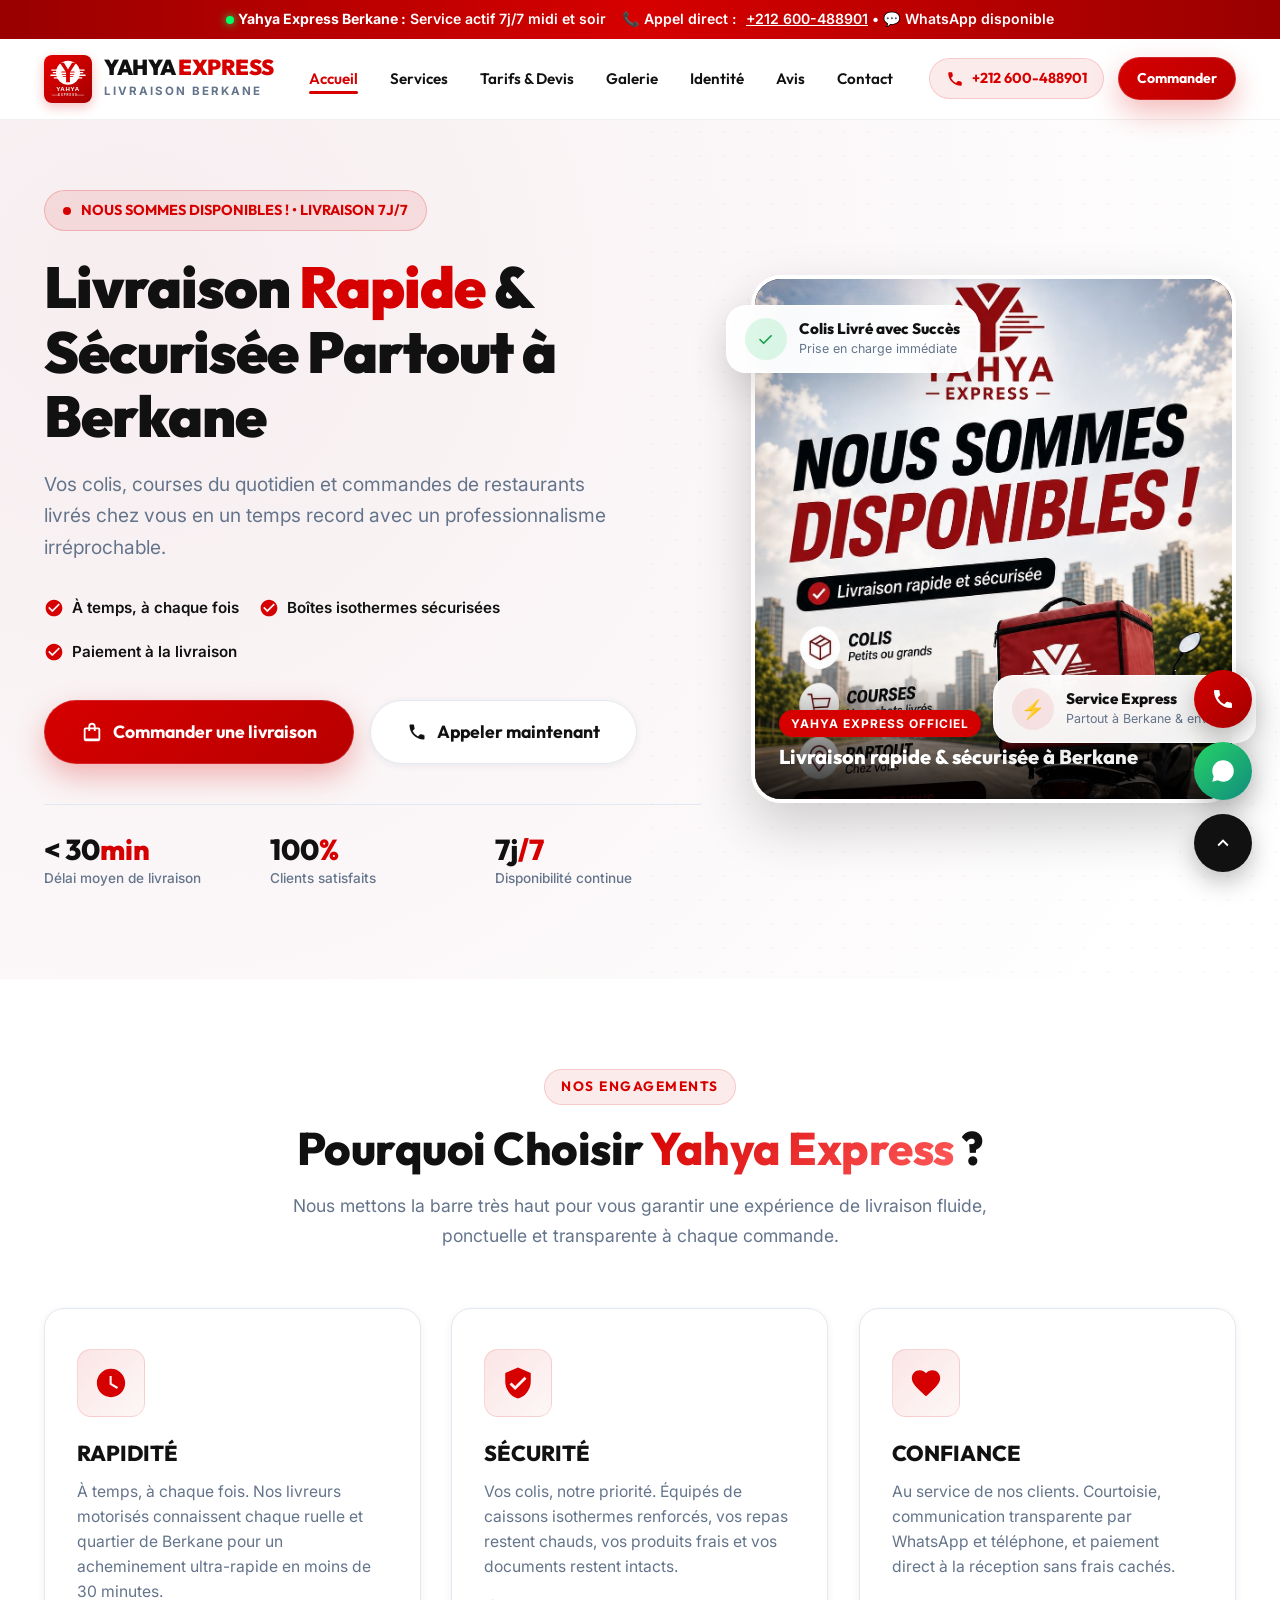
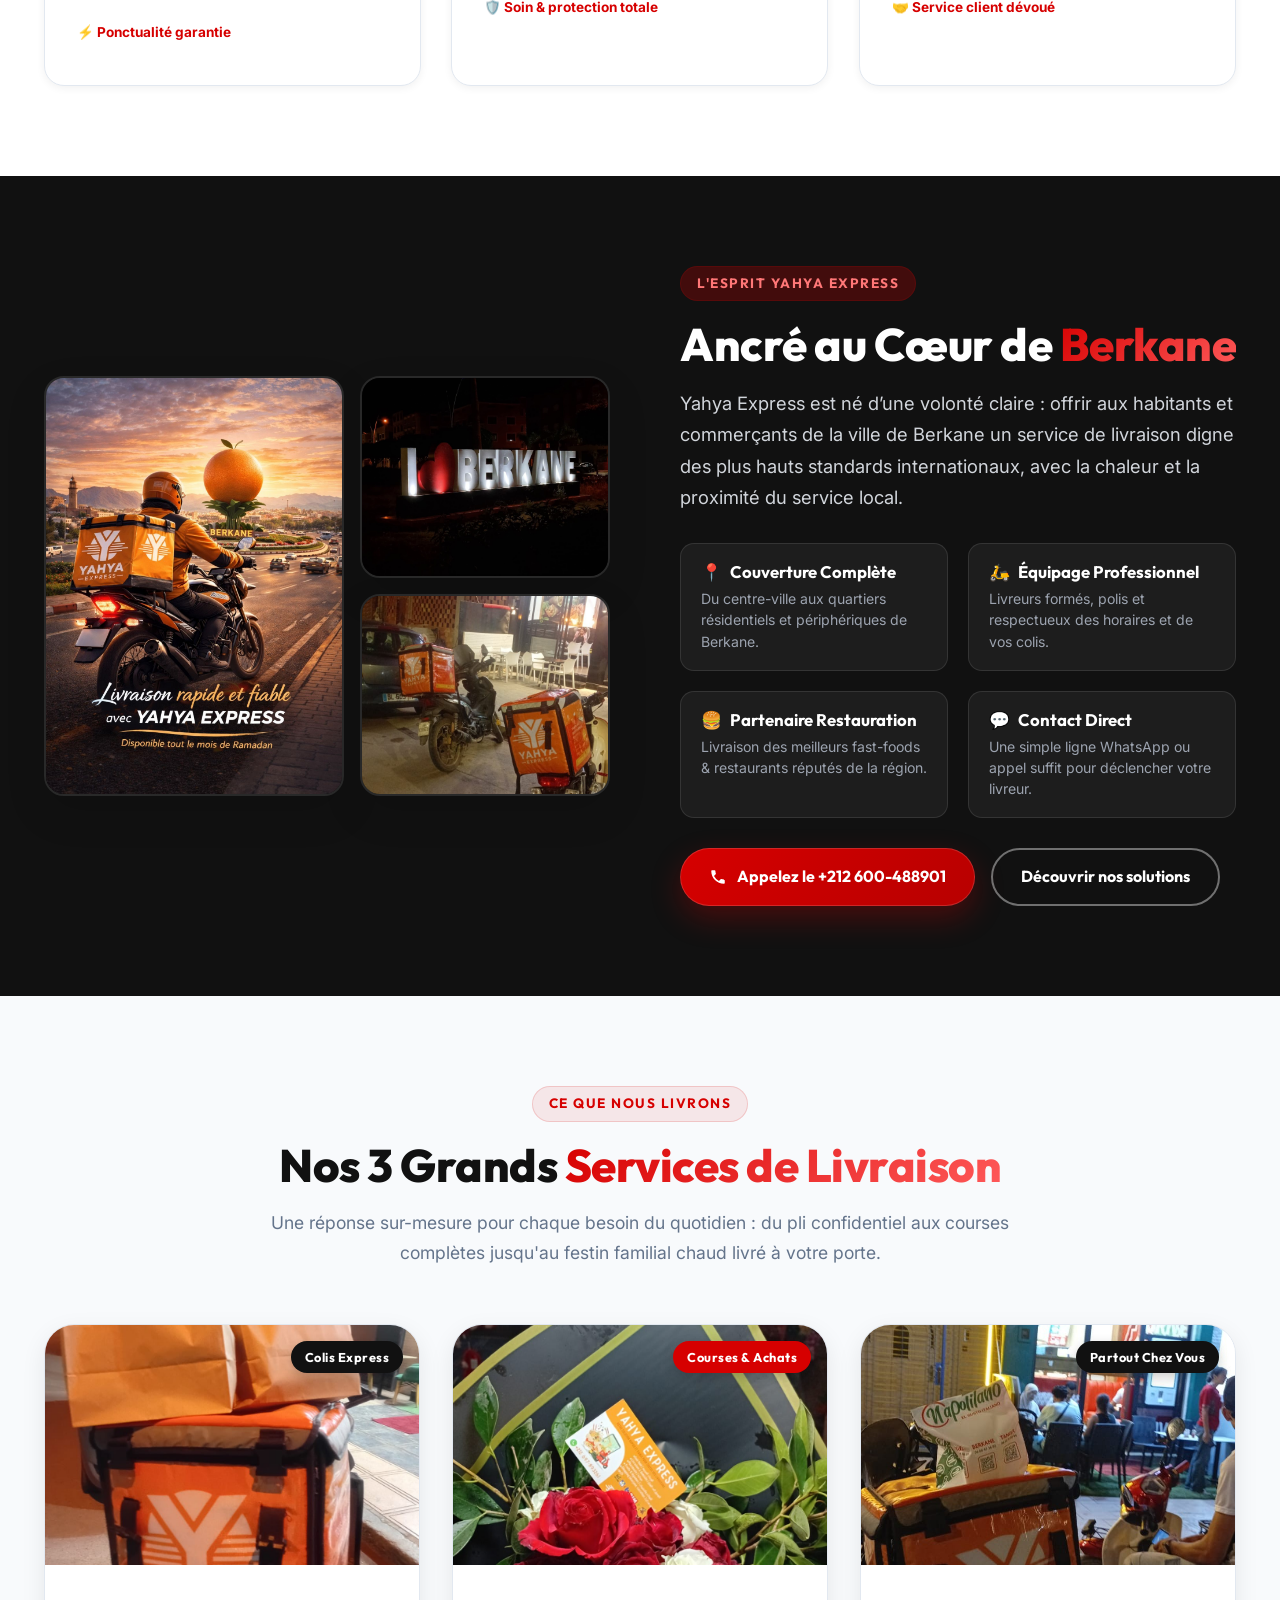
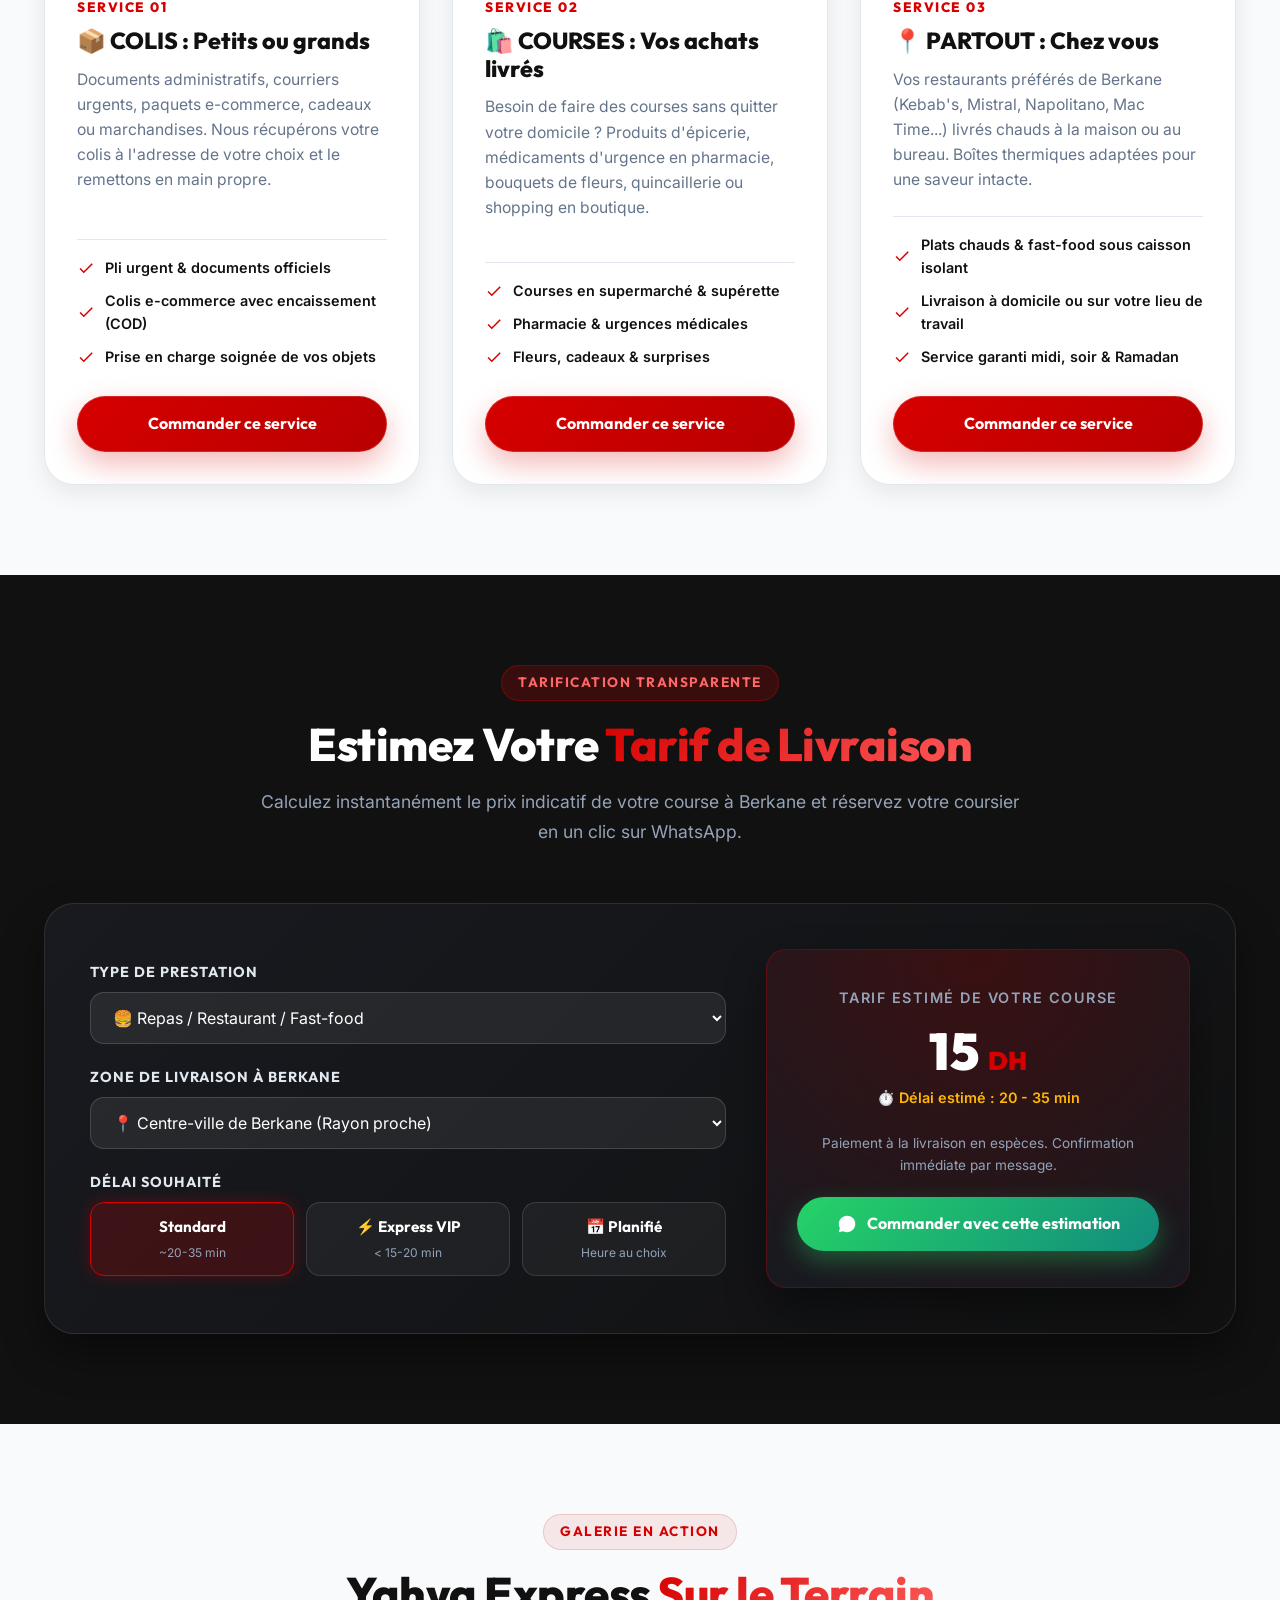
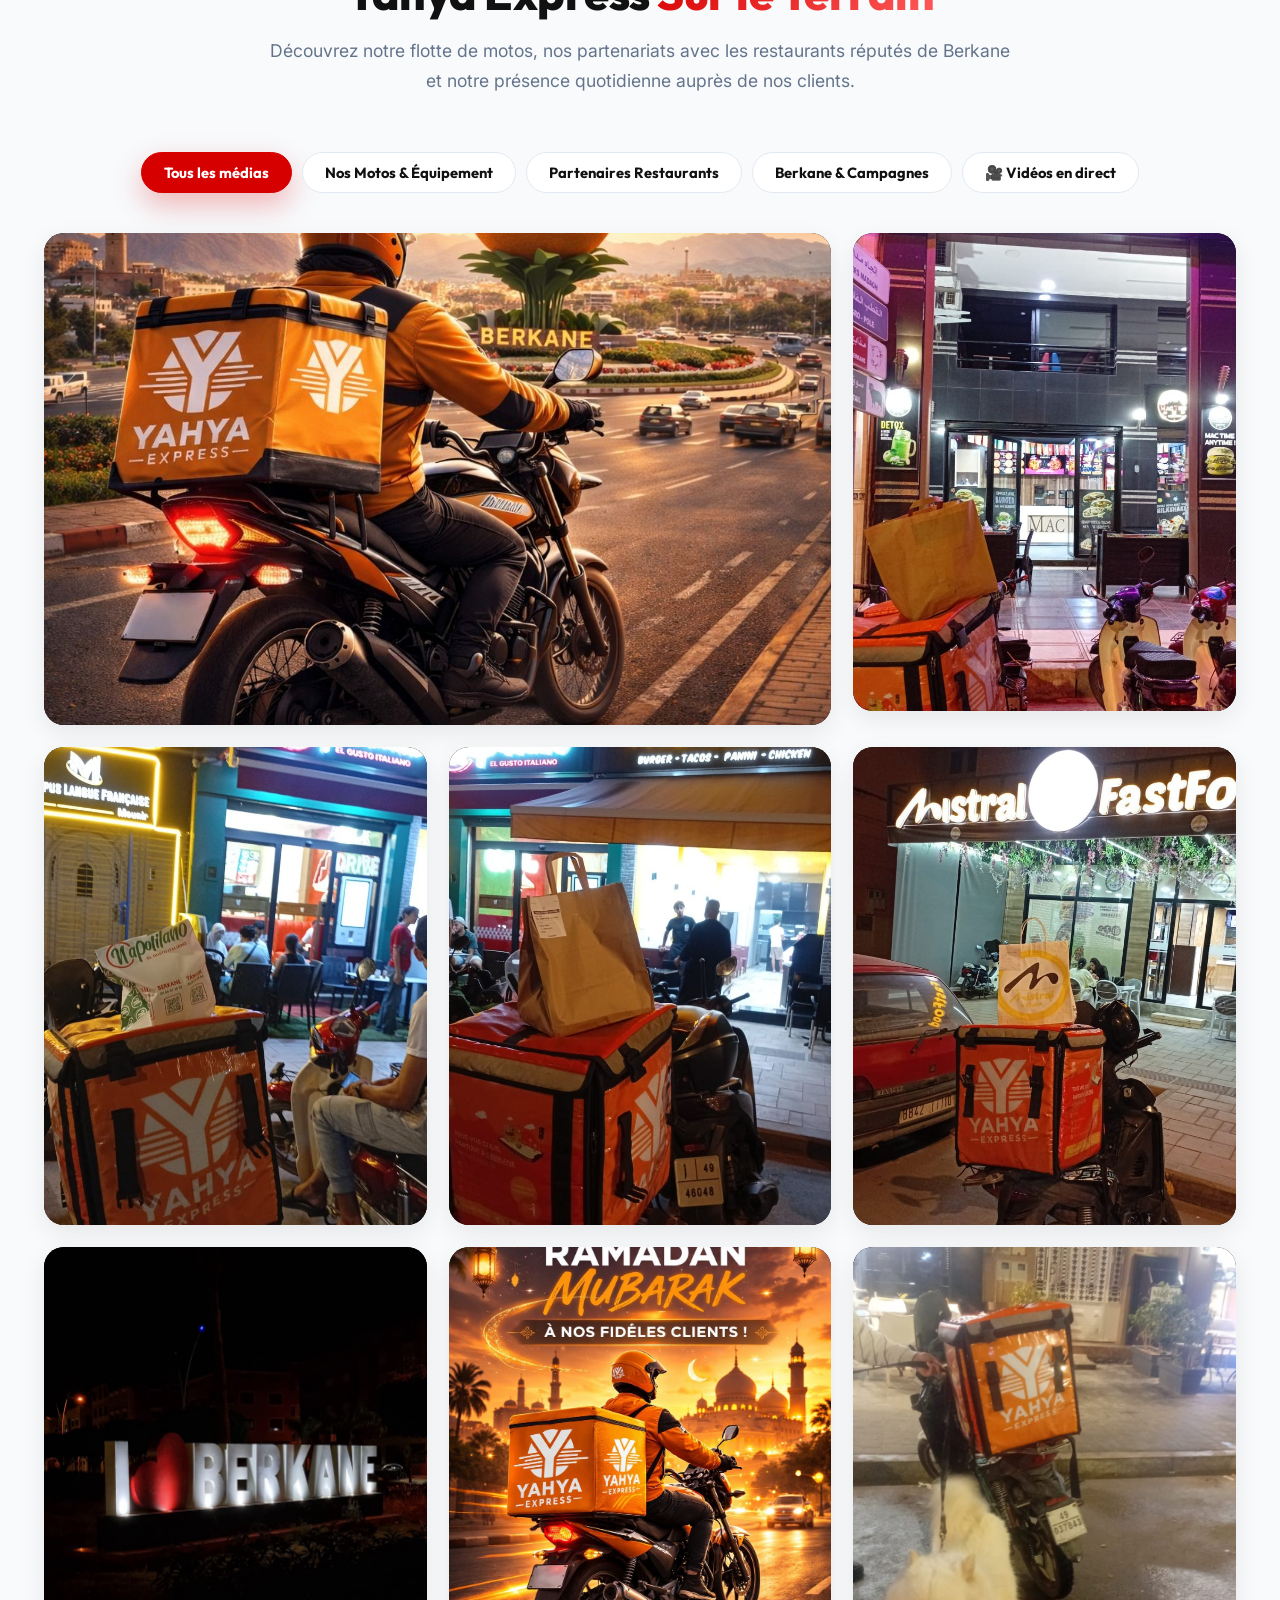
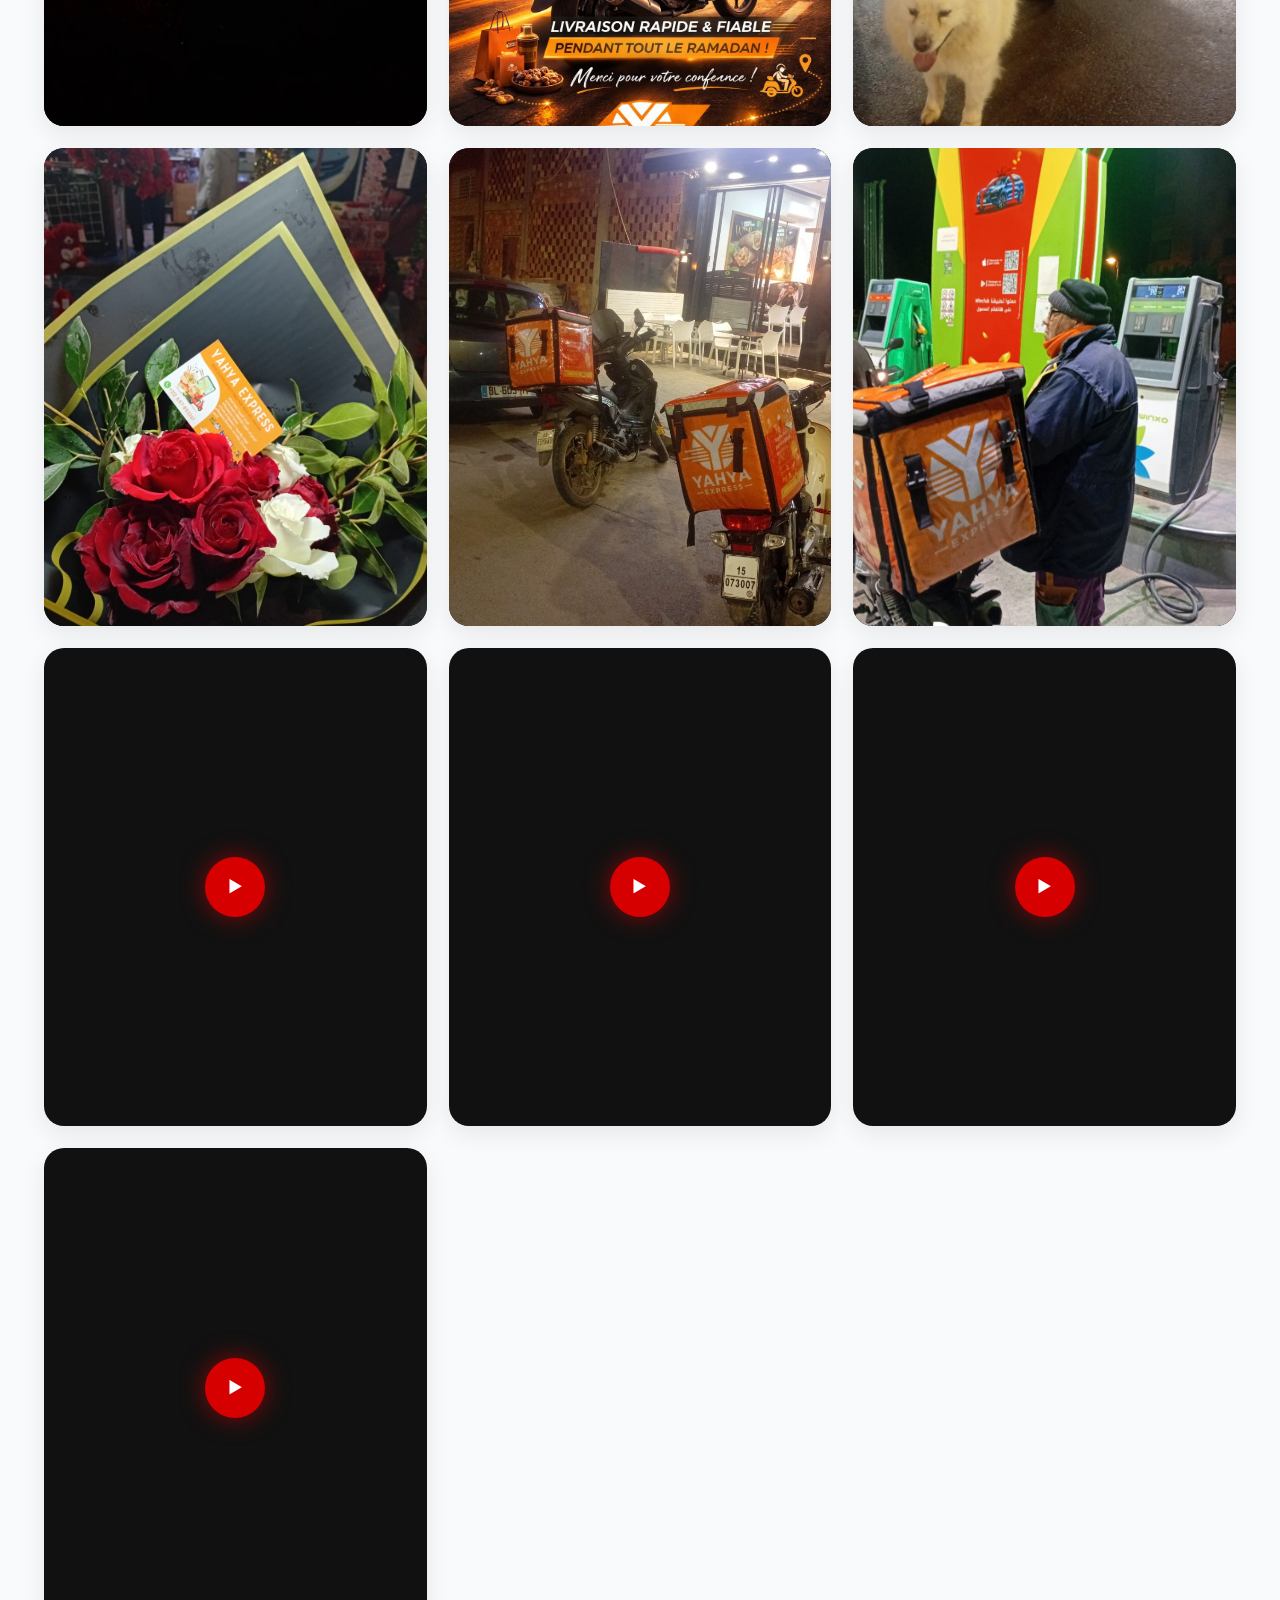
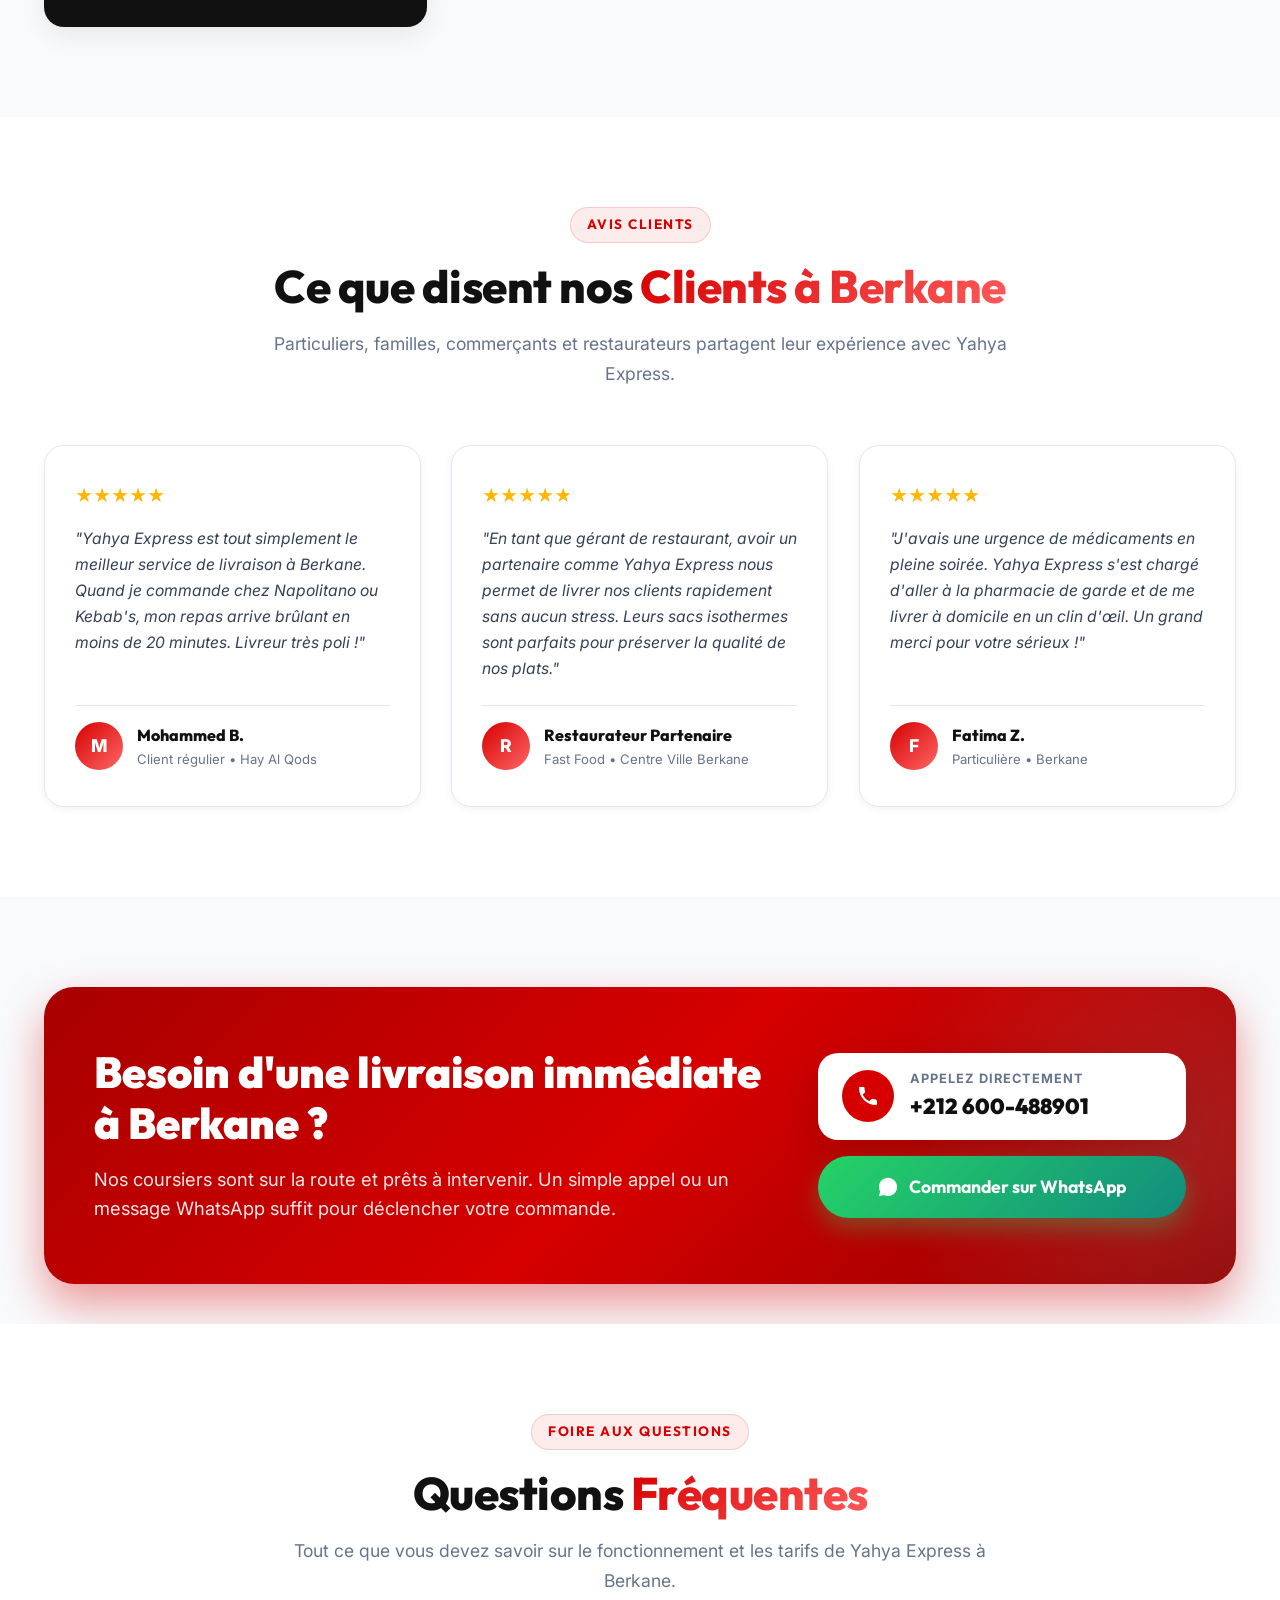
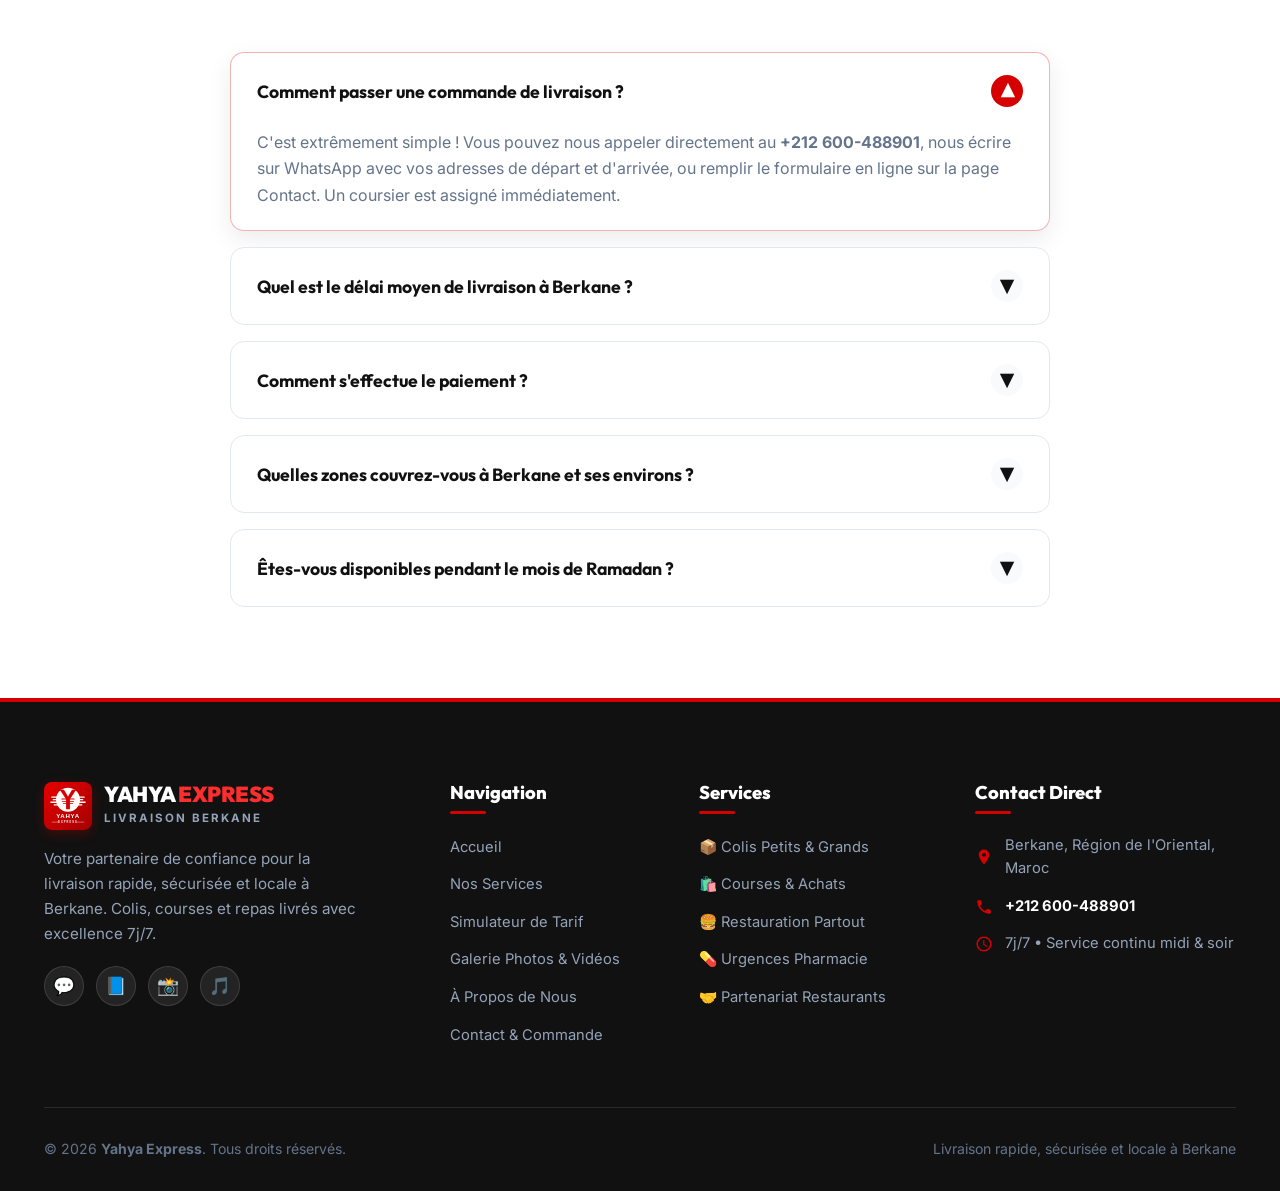
==== index.html @ 06344eb6 "feat: initial release of Yahya Express website with full assets, gallery, services, contact form and" ====
<!DOCTYPE html>
<html lang="fr">
<head>
  <meta charset="UTF-8">
  <meta name="viewport" content="width=device-width, initial-scale=1.0">
  <title>Yahya Express | Livraison Rapide et Sécurisée à Berkane</title>
  <meta name="description" content="Yahya Express - Votre service de livraison n°1 à Berkane. Colis, courses, restauration rapide et achats livrés chez vous rapidement et en toute sécurité.">
  <meta name="keywords" content="Yahya Express, livraison Berkane, livraison rapide Berkane, livraison repas Berkane, coursier Berkane, transport colis Berkane">

  <!-- Favicon -->
  <link rel="icon" type="image/png" href="assets/images/favicon.png">
  <link rel="apple-touch-icon" href="assets/images/favicon.png">

  <!-- Open Graph Meta -->
  <meta property="og:title" content="Yahya Express - Livraison Rapide et Sécurisée à Berkane">
  <meta property="og:description" content="Colis petits ou grands, courses, repas de restaurant : Yahya Express livre partout à Berkane avec rapidité, sécurité et confiance.">
  <meta property="og:image" content="assets/images/poster-hero.jpg">
  <meta property="og:type" content="website">

  <!-- Stylesheets -->
  <link rel="stylesheet" href="assets/styles/style.css">
  <link rel="stylesheet" href="assets/styles/components.css">
  <link rel="stylesheet" href="assets/styles/responsive.css">
</head>
<body>

  <!-- Top Announcement Bar -->
  <div class="announcement-bar">
    <div class="container announcement-inner">
      <div>
        <span class="status-dot"></span>
        <strong>Yahya Express Berkane :</strong> Service actif 7j/7 midi et soir
      </div>
      <div>
        📞 Appel direct : <a href="tel:+212600488901">+212 600-488901</a> &bull; 💬 WhatsApp disponible
      </div>
    </div>
  </div>

  <!-- Sticky Header -->
  <header class="header">
    <div class="container">
      <nav class="navbar">
        <!-- Brand Logo -->
        <a href="index.html" class="logo-link">
          <img src="assets/images/logo.svg" alt="Yahya Express Logo" class="logo-img" width="48" height="48">
          <div class="logo-text-wrap">
            <span class="logo-brand">YAHYA <span>EXPRESS</span></span>
            <span class="logo-tagline">Livraison Berkane</span>
          </div>
        </a>

        <!-- Desktop Navigation Menu -->
        <ul class="nav-menu">
          <li><a href="index.html" class="nav-link active">Accueil</a></li>
          <li><a href="services.html" class="nav-link">Services</a></li>
          <li><a href="#simulateur" class="nav-link">Tarifs & Devis</a></li>
          <li><a href="#galerie" class="nav-link">Galerie</a></li>
          <li><a href="#apropos" class="nav-link">Identité</a></li>
          <li><a href="#avis" class="nav-link">Avis</a></li>
          <li><a href="contact.html" class="nav-link">Contact</a></li>
        </ul>

        <!-- Action CTAs -->
        <div class="nav-actions">
          <a href="tel:+212600488901" class="nav-phone-btn">
            <svg width="18" height="18" fill="currentColor" viewBox="0 0 24 24"><path d="M20.01 15.38c-1.23 0-2.42-.2-3.53-.56a.977.977 0 0 0-1.01.24l-2.2 2.2a15.053 15.053 0 0 1-6.59-6.59l2.2-2.21a.96.96 0 0 0 .25-1A11.36 11.36 0 0 1 8.5 3.99c0-.55-.45-1-1-1H4c-.55 0-1 .45-1 1 0 9.39 7.61 17 17 17 .55 0 1-.45 1-1v-3.5c0-.55-.45-1-1-.01z"/></svg>
            <span>+212 600-488901</span>
          </a>
          <a href="https://wa.me/212600488901?text=Bonjour%20Yahya%20Express,%20je%20souhaite%20commander%20une%20livraison." target="_blank" class="btn btn-primary btn-sm">
            <span>Commander</span>
          </a>
        </div>

        <!-- Mobile Menu Toggle Button -->
        <button class="mobile-toggle" aria-label="Ouvrir le menu">
          <span></span>
          <span></span>
          <span></span>
        </button>
      </nav>
    </div>
  </header>

  <!-- Mobile Drawer Menu -->
  <div class="drawer-backdrop"></div>
  <aside class="mobile-drawer">
    <div>
      <div style="display: flex; align-items: center; gap: 10px; margin-bottom: 30px;">
        <img src="assets/images/logo.svg" alt="Yahya Express" style="width: 42px; height: 42px; border-radius: 8px;">
        <span style="font-family: var(--font-heading); font-size: 1.3rem; font-weight: 900;">YAHYA <span style="color: var(--color-primary);">EXPRESS</span></span>
      </div>
      <ul class="mobile-nav-list">
        <li><a href="index.html" class="mobile-nav-link active">Accueil</a></li>
        <li><a href="services.html" class="mobile-nav-link">Nos Services</a></li>
        <li><a href="#simulateur" class="mobile-nav-link">Simulateur de Tarif</a></li>
        <li><a href="#galerie" class="mobile-nav-link">Galerie Photos & Vidéos</a></li>
        <li><a href="#apropos" class="mobile-nav-link">Notre Identité</a></li>
        <li><a href="#avis" class="mobile-nav-link">Témoignages</a></li>
        <li><a href="contact.html" class="mobile-nav-link">Contact & Commande</a></li>
      </ul>
    </div>
    <div class="drawer-footer">
      <a href="tel:+212600488901" class="btn btn-dark" style="width: 100%;">
        <svg width="18" height="18" fill="currentColor" viewBox="0 0 24 24"><path d="M20.01 15.38c-1.23 0-2.42-.2-3.53-.56a.977.977 0 0 0-1.01.24l-2.2 2.2a15.053 15.053 0 0 1-6.59-6.59l2.2-2.21a.96.96 0 0 0 .25-1A11.36 11.36 0 0 1 8.5 3.99c0-.55-.45-1-1-1H4c-.55 0-1 .45-1 1 0 9.39 7.61 17 17 17 .55 0 1-.45 1-1v-3.5c0-.55-.45-1-1-.01z"/></svg>
        Appeler : 0600-488901
      </a>
      <a href="https://wa.me/212600488901?text=Bonjour%20Yahya%20Express,%20je%20souhaite%20commander%20une%20livraison." target="_blank" class="btn btn-whatsapp" style="width: 100%;">
        Commander sur WhatsApp
      </a>
    </div>
  </aside>

  <!-- Main Hero Section -->
  <section class="hero">
    <div class="hero-pattern-bg"></div>
    <div class="container">
      <div class="hero-grid">
        <!-- Hero Content (Left) -->
        <div class="hero-content reveal">
          <div class="hero-badge-pill">
            <span class="pulse-dot"></span>
            <span>NOUS SOMMES DISPONIBLES ! • LIVRAISON 7J/7</span>
          </div>

          <h1 class="hero-title">
            Livraison <span class="highlight">Rapide</span> & Sécurisée Partout à Berkane
          </h1>

          <p class="hero-subtitle">
            Vos colis, courses du quotidien et commandes de restaurants livrés chez vous en un temps record avec un professionnalisme irréprochable.
          </p>

          <div class="hero-features-list">
            <div class="hero-feature-item">
              <svg width="20" height="20" fill="currentColor" viewBox="0 0 24 24"><path d="M12 2C6.48 2 2 6.48 2 12s4.48 10 10 10 10-4.48 10-10S17.52 2 12 2zm-2 15l-5-5 1.41-1.41L10 14.17l7.59-7.59L19 8l-9 9z"/></svg>
              <span>À temps, à chaque fois</span>
            </div>
            <div class="hero-feature-item">
              <svg width="20" height="20" fill="currentColor" viewBox="0 0 24 24"><path d="M12 2C6.48 2 2 6.48 2 12s4.48 10 10 10 10-4.48 10-10S17.52 2 12 2zm-2 15l-5-5 1.41-1.41L10 14.17l7.59-7.59L19 8l-9 9z"/></svg>
              <span>Boîtes isothermes sécurisées</span>
            </div>
            <div class="hero-feature-item">
              <svg width="20" height="20" fill="currentColor" viewBox="0 0 24 24"><path d="M12 2C6.48 2 2 6.48 2 12s4.48 10 10 10 10-4.48 10-10S17.52 2 12 2zm-2 15l-5-5 1.41-1.41L10 14.17l7.59-7.59L19 8l-9 9z"/></svg>
              <span>Paiement à la livraison</span>
            </div>
          </div>

          <div class="hero-cta-group">
            <a href="https://wa.me/212600488901?text=Bonjour%20Yahya%20Express,%20je%20souhaite%20commander%20une%20livraison." target="_blank" class="btn btn-primary btn-lg">
              <svg width="22" height="22" fill="currentColor" viewBox="0 0 24 24"><path d="M19 7h-3V6a4 4 0 0 0-8 0v1H5a2 2 0 0 0-2 2v11a2 2 0 0 0 2 2h14a2 2 0 0 0 2-2V9a2 2 0 0 0-2-2zm-9-1a2 2 0 0 1 4 0v1h-4V6zm9 13H5V9h3v2h2V9h4v2h2V9h3v10z"/></svg>
              <span>Commander une livraison</span>
            </a>
            <a href="tel:+212600488901" class="btn btn-secondary btn-lg">
              <svg width="20" height="20" fill="currentColor" viewBox="0 0 24 24"><path d="M20.01 15.38c-1.23 0-2.42-.2-3.53-.56a.977.977 0 0 0-1.01.24l-2.2 2.2a15.053 15.053 0 0 1-6.59-6.59l2.2-2.21a.96.96 0 0 0 .25-1A11.36 11.36 0 0 1 8.5 3.99c0-.55-.45-1-1-1H4c-.55 0-1 .45-1 1 0 9.39 7.61 17 17 17 .55 0 1-.45 1-1v-3.5c0-.55-.45-1-1-.01z"/></svg>
              <span>Appeler maintenant</span>
            </a>
          </div>

          <!-- Quick Metrics -->
          <div class="hero-metrics">
            <div class="metric-item">
              <div class="metric-value">&lt; 30<span>min</span></div>
              <div class="metric-label">Délai moyen de livraison</div>
            </div>
            <div class="metric-item">
              <div class="metric-value">100<span>%</span></div>
              <div class="metric-label">Clients satisfaits</div>
            </div>
            <div class="metric-item">
              <div class="metric-value">7j<span>/7</span></div>
              <div class="metric-label">Disponibilité continue</div>
            </div>
          </div>
        </div>

        <!-- Hero Visual (Right) -->
        <div class="hero-visual-wrapper reveal-right">
          <div class="hero-main-card">
            <img src="assets/images/poster-hero.jpg" alt="Yahya Express Moto Livraison Berkane" class="hero-card-img">
            <div class="hero-card-overlay">
              <span class="hero-card-tag">Yahya Express Officiel</span>
              <h3 class="hero-card-title">Livraison rapide & sécurisée à Berkane</h3>
            </div>
          </div>

          <!-- Dynamic Floating Badges -->
          <div class="floating-badge floating-badge-1">
            <div class="badge-icon-box badge-icon-green">
              <span>✓</span>
            </div>
            <div>
              <div class="badge-text-primary">Colis Livré avec Succès</div>
              <div class="badge-text-sub">Prise en charge immédiate</div>
            </div>
          </div>

          <div class="floating-badge floating-badge-2">
            <div class="badge-icon-box badge-icon-red">
              <span>⚡</span>
            </div>
            <div>
              <div class="badge-text-primary">Service Express</div>
              <div class="badge-text-sub">Partout à Berkane & environs</div>
            </div>
          </div>
        </div>
      </div>
    </div>
  </section>

  <!-- Highlight Features / Valeurs -->
  <section class="section section-white">
    <div class="container">
      <div class="section-header reveal">
        <span class="section-tag">Nos Engagements</span>
        <h2 class="section-title">Pourquoi Choisir <span class="text-gradient">Yahya Express</span> ?</h2>
        <p class="section-desc">
          Nous mettons la barre très haut pour vous garantir une expérience de livraison fluide, ponctuelle et transparente à chaque commande.
        </p>
      </div>

      <div class="features-grid">
        <!-- Feature 1: Rapidité -->
        <div class="feature-card reveal delay-1">
          <div class="feature-icon-wrapper">
            <svg width="34" height="34" fill="currentColor" viewBox="0 0 24 24"><path d="M12 2C6.5 2 2 6.5 2 12s4.5 10 10 10 10-4.5 10-10S17.5 2 12 2zm4.2 14.2L11 13V7h1.5v5.2l4.5 2.7-.8 1.3z"/></svg>
          </div>
          <h3 class="feature-title">RAPIDITÉ</h3>
          <p class="feature-desc">
            À temps, à chaque fois. Nos livreurs motorisés connaissent chaque ruelle et quartier de Berkane pour un acheminement ultra-rapide en moins de 30 minutes.
          </p>
          <span class="feature-highlight-badge">⚡ Ponctualité garantie</span>
        </div>

        <!-- Feature 2: Sécurité -->
        <div class="feature-card reveal delay-2">
          <div class="feature-icon-wrapper">
            <svg width="34" height="34" fill="currentColor" viewBox="0 0 24 24"><path d="M12 1L3 5v6c0 5.55 3.84 10.74 9 12 5.16-1.26 9-6.45 9-12V5l-9-4zm-2 16l-4-4 1.41-1.41L10 14.17l6.59-6.59L18 9l-8 8z"/></svg>
          </div>
          <h3 class="feature-title">SÉCURITÉ</h3>
          <p class="feature-desc">
            Vos colis, notre priorité. Équipés de caissons isothermes renforcés, vos repas restent chauds, vos produits frais et vos documents restent intacts.
          </p>
          <span class="feature-highlight-badge">🛡️ Soin & protection totale</span>
        </div>

        <!-- Feature 3: Confiance -->
        <div class="feature-card reveal delay-3">
          <div class="feature-icon-wrapper">
            <svg width="34" height="34" fill="currentColor" viewBox="0 0 24 24"><path d="M12 21.35l-1.45-1.32C5.4 15.36 2 12.28 2 8.5 2 5.42 4.42 3 7.5 3c1.74 0 3.41.81 4.5 2.09C13.09 3.81 14.76 3 16.5 3 19.58 3 22 5.42 22 8.5c0 3.78-3.4 6.86-8.55 11.54L12 21.35z"/></svg>
          </div>
          <h3 class="feature-title">CONFIANCE</h3>
          <p class="feature-desc">
            Au service de nos clients. Courtoisie, communication transparente par WhatsApp et téléphone, et paiement direct à la réception sans frais cachés.
          </p>
          <span class="feature-highlight-badge">🤝 Service client dévoué</span>
        </div>
      </div>
    </div>
  </section>

  <!-- Brand Identity Section (Berkane Heritage) -->
  <section class="section brand-section" id="apropos">
    <div class="container">
      <div class="brand-grid">
        <!-- Media Mosaic with Real Images -->
        <div class="brand-media-mosaic reveal-left">
          <div class="mosaic-img-wrap mosaic-img-1">
            <img src="assets/images/berkane-orange-monument.jpg" alt="Yahya Express au monument Orange de Berkane">
          </div>
          <div class="mosaic-img-wrap mosaic-img-2">
            <img src="assets/images/i-love-berkane.jpg" alt="I Love Berkane">
          </div>
          <div class="mosaic-img-wrap mosaic-img-3">
            <img src="assets/images/delivery-fleet-night.jpg" alt="Flotte Yahya Express la nuit">
          </div>
        </div>

        <!-- Content -->
        <div class="brand-content reveal-right">
          <span class="section-tag" style="background: rgba(214,0,0,0.25); color: #FF7777;">L'Esprit Yahya Express</span>
          <h2 class="section-title">Ancré au Cœur de <span class="text-gradient">Berkane</span></h2>
          <p class="brand-lead">
            Yahya Express est né d’une volonté claire : offrir aux habitants et commerçants de la ville de Berkane un service de livraison digne des plus hauts standards internationaux, avec la chaleur et la proximité du service local.
          </p>

          <div class="brand-pillars">
            <div class="pillar-item">
              <h4><span>📍</span> Couverture Complète</h4>
              <p>Du centre-ville aux quartiers résidentiels et périphériques de Berkane.</p>
            </div>
            <div class="pillar-item">
              <h4><span>🛵</span> Équipage Professionnel</h4>
              <p>Livreurs formés, polis et respectueux des horaires et de vos colis.</p>
            </div>
            <div class="pillar-item">
              <h4><span>🍔</span> Partenaire Restauration</h4>
              <p>Livraison des meilleurs fast-foods & restaurants réputés de la région.</p>
            </div>
            <div class="pillar-item">
              <h4><span>💬</span> Contact Direct</h4>
              <p>Une simple ligne WhatsApp ou appel suffit pour déclencher votre livreur.</p>
            </div>
          </div>

          <div style="display: flex; gap: 16px; flex-wrap: wrap;">
            <a href="tel:+212600488901" class="btn btn-primary">
              <svg width="18" height="18" fill="currentColor" viewBox="0 0 24 24"><path d="M20.01 15.38c-1.23 0-2.42-.2-3.53-.56a.977.977 0 0 0-1.01.24l-2.2 2.2a15.053 15.053 0 0 1-6.59-6.59l2.2-2.21a.96.96 0 0 0 .25-1A11.36 11.36 0 0 1 8.5 3.99c0-.55-.45-1-1-1H4c-.55 0-1 .45-1 1 0 9.39 7.61 17 17 17 .55 0 1-.45 1-1v-3.5c0-.55-.45-1-1-.01z"/></svg>
              Appelez le +212 600-488901
            </a>
            <a href="services.html" class="btn btn-outline-white">
              Découvrir nos solutions
            </a>
          </div>
        </div>
      </div>
    </div>
  </section>

  <!-- Services Section -->
  <section class="section section-light" id="services">
    <div class="container">
      <div class="section-header reveal">
        <span class="section-tag">Ce que nous livrons</span>
        <h2 class="section-title">Nos 3 Grands <span class="text-gradient">Services de Livraison</span></h2>
        <p class="section-desc">
          Une réponse sur-mesure pour chaque besoin du quotidien : du pli confidentiel aux courses complètes jusqu'au festin familial chaud livré à votre porte.
        </p>
      </div>

      <div class="services-grid">
        <!-- Service 1: COLIS -->
        <div class="service-card reveal delay-1">
          <div class="service-img-wrap">
            <img src="assets/images/delivery-packages-edf.jpg" alt="Livraison de colis Yahya Express">
            <span class="service-badge">Colis Express</span>
          </div>
          <div class="service-body">
            <span class="service-number">SERVICE 01</span>
            <h3 class="service-title">📦 COLIS : Petits ou grands</h3>
            <p class="service-desc">
              Documents administratifs, courriers urgents, paquets e-commerce, cadeaux ou marchandises. Nous récupérons votre colis à l'adresse de votre choix et le remettons en main propre.
            </p>
            <ul class="service-checklist">
              <li>
                <svg width="18" height="18" fill="currentColor" viewBox="0 0 24 24"><path d="M9 16.17L4.83 12l-1.42 1.41L9 19 21 7l-1.41-1.41z"/></svg>
                Pli urgent & documents officiels
              </li>
              <li>
                <svg width="18" height="18" fill="currentColor" viewBox="0 0 24 24"><path d="M9 16.17L4.83 12l-1.42 1.41L9 19 21 7l-1.41-1.41z"/></svg>
                Colis e-commerce avec encaissement (COD)
              </li>
              <li>
                <svg width="18" height="18" fill="currentColor" viewBox="0 0 24 24"><path d="M9 16.17L4.83 12l-1.42 1.41L9 19 21 7l-1.41-1.41z"/></svg>
                Prise en charge soignée de vos objets
              </li>
            </ul>
            <div class="service-footer">
              <a href="https://wa.me/212600488901?text=Bonjour%20Yahya%20Express,%20je%20souhaite%20faire%20livrer%20un%20COLIS." target="_blank" class="btn btn-primary" style="width: 100%;">
                Commander ce service
              </a>
            </div>
          </div>
        </div>

        <!-- Service 2: COURSES -->
        <div class="service-card reveal delay-2">
          <div class="service-img-wrap">
            <img src="assets/images/delivery-flowers-card.jpg" alt="Livraison de courses et achats Yahya Express">
            <span class="service-badge badge-featured">Courses & Achats</span>
          </div>
          <div class="service-body">
            <span class="service-number">SERVICE 02</span>
            <h3 class="service-title">🛍️ COURSES : Vos achats livrés</h3>
            <p class="service-desc">
              Besoin de faire des courses sans quitter votre domicile ? Produits d'épicerie, médicaments d'urgence en pharmacie, bouquets de fleurs, quincaillerie ou shopping en boutique.
            </p>
            <ul class="service-checklist">
              <li>
                <svg width="18" height="18" fill="currentColor" viewBox="0 0 24 24"><path d="M9 16.17L4.83 12l-1.42 1.41L9 19 21 7l-1.41-1.41z"/></svg>
                Courses en supermarché & supérette
              </li>
              <li>
                <svg width="18" height="18" fill="currentColor" viewBox="0 0 24 24"><path d="M9 16.17L4.83 12l-1.42 1.41L9 19 21 7l-1.41-1.41z"/></svg>
                Pharmacie & urgences médicales
              </li>
              <li>
                <svg width="18" height="18" fill="currentColor" viewBox="0 0 24 24"><path d="M9 16.17L4.83 12l-1.42 1.41L9 19 21 7l-1.41-1.41z"/></svg>
                Fleurs, cadeaux & surprises
              </li>
            </ul>
            <div class="service-footer">
              <a href="https://wa.me/212600488901?text=Bonjour%20Yahya%20Express,%20je%20souhaite%20commander%20mes%20COURSES." target="_blank" class="btn btn-primary" style="width: 100%;">
                Commander ce service
              </a>
            </div>
          </div>
        </div>

        <!-- Service 3: PARTOUT & RESTAURATION -->
        <div class="service-card reveal delay-3">
          <div class="service-img-wrap">
            <img src="assets/images/restaurant-napolitano.jpg" alt="Livraison restauration et repas chauds Yahya Express">
            <span class="service-badge">Partout Chez Vous</span>
          </div>
          <div class="service-body">
            <span class="service-number">SERVICE 03</span>
            <h3 class="service-title">📍 PARTOUT : Chez vous</h3>
            <p class="service-desc">
              Vos restaurants préférés de Berkane (Kebab's, Mistral, Napolitano, Mac Time...) livrés chauds à la maison ou au bureau. Boîtes thermiques adaptées pour une saveur intacte.
            </p>
            <ul class="service-checklist">
              <li>
                <svg width="18" height="18" fill="currentColor" viewBox="0 0 24 24"><path d="M9 16.17L4.83 12l-1.42 1.41L9 19 21 7l-1.41-1.41z"/></svg>
                Plats chauds & fast-food sous caisson isolant
              </li>
              <li>
                <svg width="18" height="18" fill="currentColor" viewBox="0 0 24 24"><path d="M9 16.17L4.83 12l-1.42 1.41L9 19 21 7l-1.41-1.41z"/></svg>
                Livraison à domicile ou sur votre lieu de travail
              </li>
              <li>
                <svg width="18" height="18" fill="currentColor" viewBox="0 0 24 24"><path d="M9 16.17L4.83 12l-1.42 1.41L9 19 21 7l-1.41-1.41z"/></svg>
                Service garanti midi, soir & Ramadan
              </li>
            </ul>
            <div class="service-footer">
              <a href="https://wa.me/212600488901?text=Bonjour%20Yahya%20Express,%20je%20souhaite%20une%20livraison%20RESTAURATION%20/%20PARTOUT." target="_blank" class="btn btn-primary" style="width: 100%;">
                Commander ce service
              </a>
            </div>
          </div>
        </div>
      </div>
    </div>
  </section>

  <!-- Interactive Delivery Cost Simulator / Quote Builder -->
  <section class="section section-dark" id="simulateur">
    <div class="container">
      <div class="section-header reveal">
        <span class="section-tag" style="background: rgba(214,0,0,0.2); color: #FF6666;">Tarification Transparente</span>
        <h2 class="section-title" style="color: var(--color-white);">Estimez Votre <span class="text-gradient">Tarif de Livraison</span></h2>
        <p class="section-desc" style="color: var(--color-dark-muted);">
          Calculez instantanément le prix indicatif de votre course à Berkane et réservez votre coursier en un clic sur WhatsApp.
        </p>
      </div>

      <div class="calculator-box reveal">
        <form id="deliveryCalcForm" class="calculator-grid">
          <div class="calc-inputs">
            <!-- Service Type -->
            <div class="calc-group">
              <label class="calc-label" for="calcServiceType">Type de prestation</label>
              <select id="calcServiceType" class="calc-select">
                <option value="colis">📦 Colis standard / Document / Pli</option>
                <option value="courses">🛍️ Courses / Achats supermarché</option>
                <option value="restauration" selected>🍔 Repas / Restaurant / Fast-food</option>
                <option value="pharmacie">💊 Pharmacie / Médicaments</option>
                <option value="volumineux">📦 Colis lourd / Volumineux</option>
              </select>
            </div>

            <!-- Zone in Berkane -->
            <div class="calc-group">
              <label class="calc-label" for="calcZone">Zone de livraison à Berkane</label>
              <select id="calcZone" class="calc-select">
                <option value="centre" selected>📍 Centre-ville de Berkane (Rayon proche)</option>
                <option value="quartiers">📍 Quartiers résidentiels / Al Qods / Hay Salam / Hay Andalous</option>
                <option value="sidi-slimane">📍 Sidi Slimane Echcharra / Périphérie Berkane</option>
                <option value="saidia">📍 Saïdia / Région limitrophe (Sur devis express)</option>
              </select>
            </div>

            <!-- Urgency Speed -->
            <div class="calc-group">
              <label class="calc-label">Délai souhaité</label>
              <div class="calc-chips">
                <label class="calc-chip">
                  <input type="radio" name="calcSpeed" value="standard" checked>
                  <div class="calc-chip-card">
                    <span class="calc-chip-title">Standard</span>
                    <span class="calc-chip-sub">~20-35 min</span>
                  </div>
                </label>
                <label class="calc-chip">
                  <input type="radio" name="calcSpeed" value="express">
                  <div class="calc-chip-card">
                    <span class="calc-chip-title">⚡ Express VIP</span>
                    <span class="calc-chip-sub">&lt; 15-20 min</span>
                  </div>
                </label>
                <label class="calc-chip">
                  <input type="radio" name="calcSpeed" value="planifie">
                  <div class="calc-chip-card">
                    <span class="calc-chip-title">📅 Planifié</span>
                    <span class="calc-chip-sub">Heure au choix</span>
                  </div>
                </label>
              </div>
            </div>
          </div>

          <!-- Price Result Card -->
          <div class="calc-result-card">
            <div class="calc-result-label">Tarif estimé de votre course</div>
            <div class="calc-price-display" id="calcPriceOutput">15 <span>DH</span></div>
            <div class="calc-time-estimate" id="calcTimeOutput">⏱️ Délai estimé : 20 - 35 min</div>
            <p style="font-size: 0.85rem; color: #94A3B8; margin-bottom: 20px;">
              Paiement à la livraison en espèces. Confirmation immédiate par message.
            </p>
            <a id="calcOrderBtn" href="#" target="_blank" class="btn btn-whatsapp" style="width: 100%;">
              <svg width="20" height="20" fill="currentColor" viewBox="0 0 24 24"><path d="M12.04 2c-5.46 0-9.91 4.45-9.91 9.91 0 1.75.46 3.45 1.32 4.95L2.05 22l5.25-1.38c1.45.79 3.08 1.21 4.74 1.21 5.46 0 9.91-4.45 9.91-9.91 0-2.65-1.03-5.14-2.9-7.01A9.816 9.816 0 0 0 12.04 2z"/></svg>
              Commander avec cette estimation
            </a>
          </div>
        </form>
      </div>
    </div>
  </section>

  <!-- Photo & Video Gallery Section -->
  <section class="section section-light" id="galerie">
    <div class="container">
      <div class="section-header reveal">
        <span class="section-tag">Galerie En Action</span>
        <h2 class="section-title">Yahya Express <span class="text-gradient">Sur le Terrain</span></h2>
        <p class="section-desc">
          Découvrez notre flotte de motos, nos partenariats avec les restaurants réputés de Berkane et notre présence quotidienne auprès de nos clients.
        </p>
      </div>

      <!-- Gallery Filter Tabs -->
      <div class="gallery-filter-nav reveal">
        <button class="gallery-filter-btn active" data-filter="all">Tous les médias</button>
        <button class="gallery-filter-btn" data-filter="fleet">Nos Motos & Équipement</button>
        <button class="gallery-filter-btn" data-filter="restaurants">Partenaires Restaurants</button>
        <button class="gallery-filter-btn" data-filter="berkane">Berkane & Campagnes</button>
        <button class="gallery-filter-btn" data-filter="videos">🎥 Vidéos en direct</button>
      </div>

      <!-- Gallery Grid -->
      <div class="gallery-grid" id="galleryGrid">
        
        <!-- Image 1: Poster Berkane Orange -->
        <div class="gallery-item featured-wide" data-category="berkane fleet" data-type="image" data-src="assets/images/berkane-orange-monument.jpg">
          <img src="assets/images/berkane-orange-monument.jpg" alt="Yahya Express au rond-point Orange de Berkane" loading="lazy">
          <div class="gallery-overlay">
            <div class="gallery-overlay-top">
              <div class="gallery-zoom-icon">🔍</div>
            </div>
            <div class="gallery-overlay-bottom">
              <div class="gallery-item-category">Symbole de la Ville</div>
              <div class="gallery-item-title">Rond-Point de l'Orange - Berkane</div>
              <div class="gallery-item-desc">Notre coursier en route pour une livraison express au coucher du soleil.</div>
            </div>
          </div>
        </div>

        <!-- Image 2: Restaurant Mac Time -->
        <div class="gallery-item" data-category="restaurants" data-type="image" data-src="assets/images/restaurant-mactime.jpg">
          <img src="assets/images/restaurant-mactime.jpg" alt="Livraison Restaurant Mac Time Berkane" loading="lazy">
          <div class="gallery-overlay">
            <div class="gallery-overlay-top">
              <div class="gallery-zoom-icon">🔍</div>
            </div>
            <div class="gallery-overlay-bottom">
              <div class="gallery-item-category">Partenaire Restauration</div>
              <div class="gallery-item-title">Restaurant Mac Time</div>
              <div class="gallery-item-desc">Prise en charge des commandes burgers & menus chauds.</div>
            </div>
          </div>
        </div>

        <!-- Image 3: Restaurant Napolitano -->
        <div class="gallery-item" data-category="restaurants" data-type="image" data-src="assets/images/restaurant-napolitano.jpg">
          <img src="assets/images/restaurant-napolitano.jpg" alt="Livraison Restaurant Napolitano Berkane" loading="lazy">
          <div class="gallery-overlay">
            <div class="gallery-overlay-top">
              <div class="gallery-zoom-icon">🔍</div>
            </div>
            <div class="gallery-overlay-bottom">
              <div class="gallery-item-category">Partenaire Restauration</div>
              <div class="gallery-item-title">Napolitano - El Gusto Italiano</div>
              <div class="gallery-item-desc">Pizzas et spécialités italiennes livrées dans le sac isotherme officiel.</div>
            </div>
          </div>
        </div>

        <!-- Image 4: Restaurant Kebab's -->
        <div class="gallery-item" data-category="restaurants" data-type="image" data-src="assets/images/restaurant-kebabs.jpg">
          <img src="assets/images/restaurant-kebabs.jpg" alt="Livraison Kebab's Berkane" loading="lazy">
          <div class="gallery-overlay">
            <div class="gallery-overlay-top">
              <div class="gallery-zoom-icon">🔍</div>
            </div>
            <div class="gallery-overlay-bottom">
              <div class="gallery-item-category">Partenaire Restauration</div>
              <div class="gallery-item-title">Kebab's Burger & Tacos</div>
              <div class="gallery-item-desc">Tacos, paninis et burgers livrés chez vous en quelques minutes.</div>
            </div>
          </div>
        </div>

        <!-- Image 5: Restaurant Mistral -->
        <div class="gallery-item" data-category="restaurants" data-type="image" data-src="assets/images/restaurant-mistral.jpg">
          <img src="assets/images/restaurant-mistral.jpg" alt="Livraison Mistral Fast Food Berkane" loading="lazy">
          <div class="gallery-overlay">
            <div class="gallery-overlay-top">
              <div class="gallery-zoom-icon">🔍</div>
            </div>
            <div class="gallery-overlay-bottom">
              <div class="gallery-item-category">Partenaire Restauration</div>
              <div class="gallery-item-title">Mistral Fast Food</div>
              <div class="gallery-item-desc">Commande prête et emportée pour livraison nocturne.</div>
            </div>
          </div>
        </div>

        <!-- Image 6: I Love Berkane -->
        <div class="gallery-item" data-category="berkane" data-type="image" data-src="assets/images/i-love-berkane.jpg">
          <img src="assets/images/i-love-berkane.jpg" alt="I Love Berkane de nuit" loading="lazy">
          <div class="gallery-overlay">
            <div class="gallery-overlay-top">
              <div class="gallery-zoom-icon">🔍</div>
            </div>
            <div class="gallery-overlay-bottom">
              <div class="gallery-item-category">Fierté Locale</div>
              <div class="gallery-item-title">I ❤️ Berkane</div>
              <div class="gallery-item-desc">La ville aux mille saveurs où nous opérons avec fierté jour et nuit.</div>
            </div>
          </div>
        </div>

        <!-- Image 7: Ramadan Mubarak Special -->
        <div class="gallery-item" data-category="berkane fleet" data-type="image" data-src="assets/images/ramadan-special.jpg">
          <img src="assets/images/ramadan-special.jpg" alt="Campagne Ramadan Yahya Express" loading="lazy">
          <div class="gallery-overlay">
            <div class="gallery-overlay-top">
              <div class="gallery-zoom-icon">🔍</div>
            </div>
            <div class="gallery-overlay-bottom">
              <div class="gallery-item-category">Événement & Tradition</div>
              <div class="gallery-item-title">Ramadan Mubarak</div>
              <div class="gallery-item-desc">Service intensif pour le Ftour et les soirées de Ramadan.</div>
            </div>
          </div>
        </div>

        <!-- Image 8: Delivery Dog / Friendly Delivery -->
        <div class="gallery-item" data-category="fleet" data-type="image" data-src="assets/images/delivery-dog.jpg">
          <img src="assets/images/delivery-dog.jpg" alt="Livreur Yahya Express et client" loading="lazy">
          <div class="gallery-overlay">
            <div class="gallery-overlay-top">
              <div class="gallery-zoom-icon">🔍</div>
            </div>
            <div class="gallery-overlay-bottom">
              <div class="gallery-item-category">Ambiance & Rencontres</div>
              <div class="gallery-item-title">Au Plus Proche de Vous</div>
              <div class="gallery-item-desc">Une équipe chaleureuse et appréciée de tout le voisinage.</div>
            </div>
          </div>
        </div>

        <!-- Image 9: Delivery Flowers & Card -->
        <div class="gallery-item" data-category="fleet" data-type="image" data-src="assets/images/delivery-flowers-card.jpg">
          <img src="assets/images/delivery-flowers-card.jpg" alt="Livraison bouquet de roses et carte Yahya Express" loading="lazy">
          <div class="gallery-overlay">
            <div class="gallery-overlay-top">
              <div class="gallery-zoom-icon">🔍</div>
            </div>
            <div class="gallery-overlay-bottom">
              <div class="gallery-item-category">Cadeaux & Fleurs</div>
              <div class="gallery-item-title">Bouquets & Surprises</div>
              <div class="gallery-item-desc">Livraison délicate de fleurs avec carte de visite Yahya Express.</div>
            </div>
          </div>
        </div>

        <!-- Image 10: Night Fleet Berkane -->
        <div class="gallery-item" data-category="fleet" data-type="image" data-src="assets/images/delivery-fleet-night.jpg">
          <img src="assets/images/delivery-fleet-night.jpg" alt="Flotte de scooters Yahya Express" loading="lazy">
          <div class="gallery-overlay">
            <div class="gallery-overlay-top">
              <div class="gallery-zoom-icon">🔍</div>
            </div>
            <div class="gallery-overlay-bottom">
              <div class="gallery-item-category">Notre Flotte</div>
              <div class="gallery-item-title">Motos Prêtes au Départ</div>
              <div class="gallery-item-desc">Flotte entretenue, équipée de boîtes isothermes spacieuses.</div>
            </div>
          </div>
        </div>

        <!-- Image 11: Fuel up at Station -->
        <div class="gallery-item" data-category="fleet berkane" data-type="image" data-src="assets/images/delivery-fuel-berkane.jpg">
          <img src="assets/images/delivery-fuel-berkane.jpg" alt="Livreur Yahya Express à la station Winxo Berkane" loading="lazy">
          <div class="gallery-overlay">
            <div class="gallery-overlay-top">
              <div class="gallery-zoom-icon">🔍</div>
            </div>
            <div class="gallery-overlay-bottom">
              <div class="gallery-item-category">Sur la Route</div>
              <div class="gallery-item-title">Toujours en Mouvement</div>
              <div class="gallery-item-desc">Plein fait à la station Winxo de Berkane pour un service non-stop.</div>
            </div>
          </div>
        </div>

        <!-- Video 1 -->
        <div class="gallery-item" data-category="videos fleet" data-type="video" data-src="assets/videos/yahya-express-action-1.mp4">
          <video src="assets/videos/yahya-express-action-1.mp4" muted preload="metadata"></video>
          <div class="video-play-badge">▶</div>
          <div class="gallery-overlay">
            <div class="gallery-overlay-top">
              <div class="gallery-zoom-icon">▶</div>
            </div>
            <div class="gallery-overlay-bottom">
              <div class="gallery-item-category">Vidéo Réelle</div>
              <div class="gallery-item-title">Yahya Express en Ville #1</div>
              <div class="gallery-item-desc">Regardez notre livreur en action à Berkane.</div>
            </div>
          </div>
        </div>

        <!-- Video 2 -->
        <div class="gallery-item" data-category="videos fleet" data-type="video" data-src="assets/videos/yahya-express-action-2.mp4">
          <video src="assets/videos/yahya-express-action-2.mp4" muted preload="metadata"></video>
          <div class="video-play-badge">▶</div>
          <div class="gallery-overlay">
            <div class="gallery-overlay-top">
              <div class="gallery-zoom-icon">▶</div>
            </div>
            <div class="gallery-overlay-bottom">
              <div class="gallery-item-category">Vidéo Réelle</div>
              <div class="gallery-item-title">Yahya Express en Ville #2</div>
              <div class="gallery-item-desc">Prise en charge et réactivité sur le terrain.</div>
            </div>
          </div>
        </div>

        <!-- Video 3 -->
        <div class="gallery-item" data-category="videos fleet" data-type="video" data-src="assets/videos/yahya-express-action-3.mp4">
          <video src="assets/videos/yahya-express-action-3.mp4" muted preload="metadata"></video>
          <div class="video-play-badge">▶</div>
          <div class="gallery-overlay">
            <div class="gallery-overlay-top">
              <div class="gallery-zoom-icon">▶</div>
            </div>
            <div class="gallery-overlay-bottom">
              <div class="gallery-item-category">Vidéo Réelle</div>
              <div class="gallery-item-title">Yahya Express en Ville #3</div>
              <div class="gallery-item-desc">Les coulisses de la livraison rapide.</div>
            </div>
          </div>
        </div>

        <!-- Video 4 -->
        <div class="gallery-item" data-category="videos fleet" data-type="video" data-src="assets/videos/yahya-express-action-4.mp4">
          <video src="assets/videos/yahya-express-action-4.mp4" muted preload="metadata"></video>
          <div class="video-play-badge">▶</div>
          <div class="gallery-overlay">
            <div class="gallery-overlay-top">
              <div class="gallery-zoom-icon">▶</div>
            </div>
            <div class="gallery-overlay-bottom">
              <div class="gallery-item-category">Vidéo Réelle</div>
              <div class="gallery-item-title">Yahya Express en Ville #4</div>
              <div class="gallery-item-desc">Service professionnel de livraison à Berkane.</div>
            </div>
          </div>
        </div>

      </div>
    </div>
  </section>

  <!-- Lightbox Modal Container -->
  <div class="lightbox-modal" id="lightboxModal">
    <div class="lightbox-close">&times;</div>
    <div class="lightbox-nav-btn lightbox-prev">&#10094;</div>
    <div class="lightbox-nav-btn lightbox-next">&#10095;</div>
    <div class="lightbox-content">
      <div class="lightbox-media-container" id="lightboxMediaContainer"></div>
      <div class="lightbox-caption" id="lightboxCaption"></div>
    </div>
  </div>

  <!-- Testimonials Section -->
  <section class="section section-white" id="avis">
    <div class="container">
      <div class="section-header reveal">
        <span class="section-tag">Avis Clients</span>
        <h2 class="section-title">Ce que disent nos <span class="text-gradient">Clients à Berkane</span></h2>
        <p class="section-desc">
          Particuliers, familles, commerçants et restaurateurs partagent leur expérience avec Yahya Express.
        </p>
      </div>

      <div class="reviews-grid">
        <div class="review-card reveal delay-1">
          <div>
            <div class="review-stars">★★★★★</div>
            <p class="review-text">
              "Yahya Express est tout simplement le meilleur service de livraison à Berkane. Quand je commande chez Napolitano ou Kebab's, mon repas arrive brûlant en moins de 20 minutes. Livreur très poli !"
            </p>
          </div>
          <div class="review-author">
            <div class="review-avatar">M</div>
            <div>
              <div class="review-name">Mohammed B.</div>
              <div class="review-role">Client régulier • Hay Al Qods</div>
            </div>
          </div>
        </div>

        <div class="review-card reveal delay-2">
          <div>
            <div class="review-stars">★★★★★</div>
            <p class="review-text">
              "En tant que gérant de restaurant, avoir un partenaire comme Yahya Express nous permet de livrer nos clients rapidement sans aucun stress. Leurs sacs isothermes sont parfaits pour préserver la qualité de nos plats."
            </p>
          </div>
          <div class="review-author">
            <div class="review-avatar">R</div>
            <div>
              <div class="review-name">Restaurateur Partenaire</div>
              <div class="review-role">Fast Food • Centre Ville Berkane</div>
            </div>
          </div>
        </div>

        <div class="review-card reveal delay-3">
          <div>
            <div class="review-stars">★★★★★</div>
            <p class="review-text">
              "J'avais une urgence de médicaments en pleine soirée. Yahya Express s'est chargé d'aller à la pharmacie de garde et de me livrer à domicile en un clin d'œil. Un grand merci pour votre sérieux !"
            </p>
          </div>
          <div class="review-author">
            <div class="review-avatar">F</div>
            <div>
              <div class="review-name">Fatima Z.</div>
              <div class="review-role">Particulière • Berkane</div>
            </div>
          </div>
        </div>
      </div>
    </div>
  </section>

  <!-- High-Impact Call Us Now Banner -->
  <section class="section section-light" style="padding-bottom: 40px;">
    <div class="container">
      <div class="cta-banner reveal">
        <div class="cta-banner-pattern"></div>
        <div class="cta-banner-content">
          <div>
            <h2 class="cta-banner-title">Besoin d'une livraison immédiate à Berkane ?</h2>
            <p class="cta-banner-desc">
              Nos coursiers sont sur la route et prêts à intervenir. Un simple appel ou un message WhatsApp suffit pour déclencher votre commande.
            </p>
          </div>
          <div class="cta-banner-actions">
            <a href="tel:+212600488901" class="cta-phone-card">
              <div class="cta-phone-icon">
                <svg width="24" height="24" fill="currentColor" viewBox="0 0 24 24"><path d="M20.01 15.38c-1.23 0-2.42-.2-3.53-.56a.977.977 0 0 0-1.01.24l-2.2 2.2a15.053 15.053 0 0 1-6.59-6.59l2.2-2.21a.96.96 0 0 0 .25-1A11.36 11.36 0 0 1 8.5 3.99c0-.55-.45-1-1-1H4c-.55 0-1 .45-1 1 0 9.39 7.61 17 17 17 .55 0 1-.45 1-1v-3.5c0-.55-.45-1-1-.01z"/></svg>
              </div>
              <div>
                <div class="cta-phone-label">Appelez Directement</div>
                <div class="cta-phone-number">+212 600-488901</div>
              </div>
            </a>
            <a href="https://wa.me/212600488901?text=Bonjour%20Yahya%20Express,%20je%20souhaite%20commander%20une%20livraison." target="_blank" class="btn btn-whatsapp btn-lg">
              <svg width="22" height="22" fill="currentColor" viewBox="0 0 24 24"><path d="M12.04 2c-5.46 0-9.91 4.45-9.91 9.91 0 1.75.46 3.45 1.32 4.95L2.05 22l5.25-1.38c1.45.79 3.08 1.21 4.74 1.21 5.46 0 9.91-4.45 9.91-9.91 0-2.65-1.03-5.14-2.9-7.01A9.816 9.816 0 0 0 12.04 2z"/></svg>
              Commander sur WhatsApp
            </a>
          </div>
        </div>
      </div>
    </div>
  </section>

  <!-- FAQ Accordion -->
  <section class="section section-white">
    <div class="container">
      <div class="section-header reveal">
        <span class="section-tag">Foire Aux Questions</span>
        <h2 class="section-title">Questions <span class="text-gradient">Fréquentes</span></h2>
        <p class="section-desc">
          Tout ce que vous devez savoir sur le fonctionnement et les tarifs de Yahya Express à Berkane.
        </p>
      </div>

      <div class="faq-list reveal">
        <div class="faq-item active">
          <button class="faq-question">
            <span>Comment passer une commande de livraison ?</span>
            <div class="faq-icon">&#9660;</div>
          </button>
          <div class="faq-answer" style="max-height: 200px;">
            C'est extrêmement simple ! Vous pouvez nous appeler directement au <strong>+212 600-488901</strong>, nous écrire sur WhatsApp avec vos adresses de départ et d'arrivée, ou remplir le formulaire en ligne sur la page Contact. Un coursier est assigné immédiatement.
          </div>
        </div>

        <div class="faq-item">
          <button class="faq-question">
            <span>Quel est le délai moyen de livraison à Berkane ?</span>
            <div class="faq-icon">&#9660;</div>
          </button>
          <div class="faq-answer">
            En moyenne, nos livraisons intra-muros à Berkane prennent entre <strong>15 et 30 minutes</strong> à partir de la récupération du colis ou de la commande au restaurant.
          </div>
        </div>

        <div class="faq-item">
          <button class="faq-question">
            <span>Comment s'effectue le paiement ?</span>
            <div class="faq-icon">&#9660;</div>
          </button>
          <div class="faq-answer">
            Le paiement se fait directement à la livraison en espèces (Cash on Delivery). Pour les courses (achats en magasin/restaurant), notre coursier avance les frais et vous règle le ticket exact à l'arrivée avec le coût de la course.
          </div>
        </div>

        <div class="faq-item">
          <button class="faq-question">
            <span>Quelles zones couvrez-vous à Berkane et ses environs ?</span>
            <div class="faq-icon">&#9660;</div>
          </button>
          <div class="faq-answer">
            Nous couvrons l'ensemble des quartiers de Berkane (Centre-ville, Hay Salam, Hay Al Qods, Hay Andalous, Sidi Slimane Echcharra) et nous proposons également des courses spécifiques vers Saïdia et les zones voisines.
          </div>
        </div>

        <div class="faq-item">
          <button class="faq-question">
            <span>Êtes-vous disponibles pendant le mois de Ramadan ?</span>
            <div class="faq-icon">&#9660;</div>
          </button>
          <div class="faq-answer">
            Oui, absolument ! Yahya Express dispose d'un dispositif renforcé tout au long du mois de Ramadan pour assurer vos livraisons de Ftour, vos repas du soir et vos courses d'urgence.
          </div>
        </div>
      </div>
    </div>
  </section>

  <!-- Footer -->
  <footer class="footer">
    <div class="container">
      <div class="footer-grid">
        <!-- Brand Info -->
        <div class="footer-brand-info">
          <a href="index.html" class="logo-link" style="color: var(--color-white);">
            <img src="assets/images/logo.svg" alt="Yahya Express" class="logo-img" width="48" height="48">
            <div class="logo-text-wrap">
              <span class="logo-brand" style="color: var(--color-white);">YAHYA <span style="color: var(--color-primary-light);">EXPRESS</span></span>
              <span class="logo-tagline" style="color: #94A3B8;">Livraison Berkane</span>
            </div>
          </a>
          <p>
            Votre partenaire de confiance pour la livraison rapide, sécurisée et locale à Berkane. Colis, courses et repas livrés avec excellence 7j/7.
          </p>
          <div class="social-links">
            <a href="https://wa.me/212600488901" target="_blank" class="social-btn" aria-label="WhatsApp">💬</a>
            <a href="#" class="social-btn" aria-label="Facebook">📘</a>
            <a href="#" class="social-btn" aria-label="Instagram">📸</a>
            <a href="#" class="social-btn" aria-label="TikTok">🎵</a>
          </div>
        </div>

        <!-- Quick Links -->
        <div>
          <h4 class="footer-heading">Navigation</h4>
          <ul class="footer-links">
            <li><a href="index.html" class="footer-link">Accueil</a></li>
            <li><a href="services.html" class="footer-link">Nos Services</a></li>
            <li><a href="#simulateur" class="footer-link">Simulateur de Tarif</a></li>
            <li><a href="#galerie" class="footer-link">Galerie Photos & Vidéos</a></li>
            <li><a href="#apropos" class="footer-link">À Propos de Nous</a></li>
            <li><a href="contact.html" class="footer-link">Contact & Commande</a></li>
          </ul>
        </div>

        <!-- Services Links -->
        <div>
          <h4 class="footer-heading">Services</h4>
          <ul class="footer-links">
            <li><a href="services.html#colis" class="footer-link">📦 Colis Petits & Grands</a></li>
            <li><a href="services.html#courses" class="footer-link">🛍️ Courses & Achats</a></li>
            <li><a href="services.html#restauration" class="footer-link">🍔 Restauration Partout</a></li>
            <li><a href="services.html#pharmacie" class="footer-link">💊 Urgences Pharmacie</a></li>
            <li><a href="services.html#b2b" class="footer-link">🤝 Partenariat Restaurants</a></li>
          </ul>
        </div>

        <!-- Contact Info -->
        <div>
          <h4 class="footer-heading">Contact Direct</h4>
          <div class="footer-contact-item">
            <svg width="18" height="18" fill="currentColor" viewBox="0 0 24 24"><path d="M12 2C8.13 2 5 5.13 5 9c0 5.25 7 13 7 13s7-7.75 7-13c0-3.87-3.13-7-7-7zm0 9.5c-1.38 0-2.5-1.12-2.5-2.5s1.12-2.5 2.5-2.5 2.5 1.12 2.5 2.5-1.12 2.5-2.5 2.5z"/></svg>
            <span>Berkane, Région de l'Oriental, Maroc</span>
          </div>
          <div class="footer-contact-item">
            <svg width="18" height="18" fill="currentColor" viewBox="0 0 24 24"><path d="M20.01 15.38c-1.23 0-2.42-.2-3.53-.56a.977.977 0 0 0-1.01.24l-2.2 2.2a15.053 15.053 0 0 1-6.59-6.59l2.2-2.21a.96.96 0 0 0 .25-1A11.36 11.36 0 0 1 8.5 3.99c0-.55-.45-1-1-1H4c-.55 0-1 .45-1 1 0 9.39 7.61 17 17 17 .55 0 1-.45 1-1v-3.5c0-.55-.45-1-1-.01z"/></svg>
            <a href="tel:+212600488901" style="color: #FFFFFF; font-weight: 700;">+212 600-488901</a>
          </div>
          <div class="footer-contact-item">
            <svg width="18" height="18" fill="currentColor" viewBox="0 0 24 24"><path d="M11.99 2C6.47 2 2 6.48 2 12s4.47 10 9.99 10C17.52 22 22 17.52 22 12S17.52 2 11.99 2zM12 20c-4.42 0-8-3.58-8-8s3.58-8 8-8 8 3.58 8 8-3.58 8-8 8zm.5-13H11v6l5.25 3.15.75-1.23-4.5-2.67z"/></svg>
            <span>7j/7 • Service continu midi & soir</span>
          </div>
        </div>
      </div>

      <div class="footer-bottom">
        <div>
          &copy; <span class="current-year"></span> <strong>Yahya Express</strong>. Tous droits réservés.
        </div>
        <div>
          Livraison rapide, sécurisée et locale à Berkane
        </div>
      </div>
    </div>
  </footer>

  <!-- Floating Action Buttons (Sticky Call Now & WhatsApp) -->
  <div class="floating-actions">
    <!-- Call Now -->
    <a href="tel:+212600488901" class="float-btn float-btn-call" aria-label="Appeler Yahya Express">
      <svg width="24" height="24" fill="currentColor" viewBox="0 0 24 24"><path d="M20.01 15.38c-1.23 0-2.42-.2-3.53-.56a.977.977 0 0 0-1.01.24l-2.2 2.2a15.053 15.053 0 0 1-6.59-6.59l2.2-2.21a.96.96 0 0 0 .25-1A11.36 11.36 0 0 1 8.5 3.99c0-.55-.45-1-1-1H4c-.55 0-1 .45-1 1 0 9.39 7.61 17 17 17 .55 0 1-.45 1-1v-3.5c0-.55-.45-1-1-.01z"/></svg>
      <span class="float-tooltip">Appelez-nous : 0600-488901</span>
    </a>

    <!-- WhatsApp -->
    <a href="https://wa.me/212600488901?text=Bonjour%20Yahya%20Express,%20je%20souhaite%20commander%20une%20livraison." target="_blank" class="float-btn float-btn-whatsapp" aria-label="Commander sur WhatsApp">
      <svg width="26" height="26" fill="currentColor" viewBox="0 0 24 24"><path d="M12.04 2c-5.46 0-9.91 4.45-9.91 9.91 0 1.75.46 3.45 1.32 4.95L2.05 22l5.25-1.38c1.45.79 3.08 1.21 4.74 1.21 5.46 0 9.91-4.45 9.91-9.91 0-2.65-1.03-5.14-2.9-7.01A9.816 9.816 0 0 0 12.04 2z"/></svg>
      <span class="float-tooltip">Commander sur WhatsApp</span>
    </a>

    <!-- Back to top -->
    <a href="#" class="float-btn float-btn-scroll" aria-label="Haut de page">
      <svg width="22" height="22" fill="currentColor" viewBox="0 0 24 24"><path d="M7.41 15.41L12 10.83l4.59 4.58L18 14l-6-6-6 6z"/></svg>
    </a>
  </div>

  <!-- Scripts -->
  <script src="assets/scripts/main.js"></script>
  <script src="assets/scripts/calculator.js"></script>
  <script src="assets/scripts/lightbox.js"></script>
</body>
</html>
---- assets/styles/style.css ----
/* ==========================================================================
   YAHYA EXPRESS - Main Stylesheet
   Brand Colors: Red #D60000 | Black #111111 | White #FFFFFF
   Modern, Responsive, High-Performance CSS
   ========================================================================== */

@import url('https://fonts.googleapis.com/css2?family=Outfit:wght@400;500;600;700;800;900&family=Plus+Jakarta+Sans:wght@400;500;600;700;800&family=Inter:wght@300;400;500;600;700&display=swap');

:root {
  /* Brand Color Palette */
  --color-primary: #D60000;
  --color-primary-hover: #b80000;
  --color-primary-dark: #8F0000;
  --color-primary-light: #FF2E2E;
  --color-primary-glow: rgba(214, 0, 0, 0.35);
  --color-primary-soft: rgba(214, 0, 0, 0.08);

  /* Secondary & Accents */
  --color-accent-gold: #FFB703;
  --color-accent-orange: #FB8500;
  --color-whatsapp: #25D366;
  --color-whatsapp-hover: #1ebd5a;

  /* Neutral Dark Tones */
  --color-dark: #111111;
  --color-dark-surface: #181A20;
  --color-dark-card: #222630;
  --color-dark-border: #2E3440;
  --color-dark-text: #E5E9F0;
  --color-dark-muted: #94A3B8;

  /* Neutral Light Tones */
  --color-light-bg: #F8FAFC;
  --color-light-surface: #FFFFFF;
  --color-light-border: #E2E8F0;
  --color-text-main: #0F172A;
  --color-text-muted: #64748B;
  --color-white: #FFFFFF;

  /* Typography */
  --font-heading: 'Outfit', 'Plus Jakarta Sans', -apple-system, sans-serif;
  --font-body: 'Inter', -apple-system, BlinkMacSystemFont, 'Segoe UI', Roboto, sans-serif;

  /* Elevations & Shadows */
  --shadow-sm: 0 2px 8px rgba(0, 0, 0, 0.06);
  --shadow-md: 0 8px 24px rgba(0, 0, 0, 0.08);
  --shadow-lg: 0 16px 40px rgba(0, 0, 0, 0.12);
  --shadow-xl: 0 24px 56px rgba(0, 0, 0, 0.18);
  --shadow-primary: 0 12px 30px rgba(214, 0, 0, 0.28);
  --shadow-primary-lg: 0 20px 45px rgba(214, 0, 0, 0.4);
  --shadow-dark: 0 20px 40px rgba(0, 0, 0, 0.4);

  /* Border Radii */
  --radius-sm: 8px;
  --radius-md: 14px;
  --radius-lg: 20px;
  --radius-xl: 30px;
  --radius-full: 9999px;

  /* Transitions */
  --transition-fast: 0.2s cubic-bezier(0.4, 0, 0.2, 1);
  --transition-normal: 0.35s cubic-bezier(0.4, 0, 0.2, 1);
  --transition-slow: 0.5s cubic-bezier(0.4, 0, 0.2, 1);

  /* Layout */
  --container-max-width: 1240px;
  --header-height: 80px;
}

/* Base Reset */
*, *::before, *::after {
  box-sizing: border-box;
  margin: 0;
  padding: 0;
}

html {
  scroll-behavior: smooth;
  font-size: 16px;
  -webkit-text-size-adjust: 100%;
}

body {
  font-family: var(--font-body);
  color: var(--color-text-main);
  background-color: var(--color-light-bg);
  line-height: 1.6;
  overflow-x: hidden;
  position: relative;
}

/* Selection */
::selection {
  background: var(--color-primary);
  color: var(--color-white);
}

/* Typography Base */
h1, h2, h3, h4, h5, h6 {
  font-family: var(--font-heading);
  color: var(--color-dark);
  font-weight: 700;
  line-height: 1.2;
}

p {
  color: var(--color-text-muted);
}

a {
  color: inherit;
  text-decoration: none;
  transition: var(--transition-fast);
}

img, video {
  max-width: 100%;
  height: auto;
  display: block;
}

ul, ol {
  list-style: none;
}

button, input, select, textarea {
  font-family: inherit;
  font-size: inherit;
  border: none;
  outline: none;
}

/* Layout Utilities */
.container {
  width: 100%;
  max-width: var(--container-max-width);
  margin-left: auto;
  margin-right: auto;
  padding-left: 24px;
  padding-right: 24px;
}

.section {
  padding: 90px 0;
  position: relative;
}

.section-dark {
  background-color: var(--color-dark);
  color: var(--color-dark-text);
}

.section-dark h1,
.section-dark h2,
.section-dark h3,
.section-dark h4 {
  color: var(--color-white);
}

.section-dark p {
  color: var(--color-dark-muted);
}

.section-light {
  background-color: var(--color-light-bg);
}

.section-white {
  background-color: var(--color-white);
}

/* Section Header */
.section-header {
  text-align: center;
  max-width: 760px;
  margin: 0 auto 56px auto;
}

.section-tag {
  display: inline-flex;
  align-items: center;
  gap: 8px;
  padding: 6px 16px;
  background-color: var(--color-primary-soft);
  color: var(--color-primary);
  border-radius: var(--radius-full);
  font-family: var(--font-heading);
  font-size: 0.85rem;
  font-weight: 700;
  text-transform: uppercase;
  letter-spacing: 1.5px;
  margin-bottom: 16px;
  border: 1px solid rgba(214, 0, 0, 0.15);
}

.section-dark .section-tag {
  background-color: rgba(214, 0, 0, 0.18);
  border-color: rgba(214, 0, 0, 0.35);
  color: #FF6666;
}

.section-title {
  font-size: clamp(2rem, 3.8vw, 2.85rem);
  font-weight: 800;
  letter-spacing: -0.5px;
  margin-bottom: 16px;
}

.section-title .text-gradient {
  background: linear-gradient(135deg, var(--color-primary) 0%, #FF5A5A 100%);
  -webkit-background-clip: text;
  -webkit-text-fill-color: transparent;
}

.section-desc {
  font-size: 1.1rem;
  line-height: 1.7;
}

/* Common Buttons */
.btn {
  display: inline-flex;
  align-items: center;
  justify-content: center;
  gap: 10px;
  padding: 14px 28px;
  font-family: var(--font-heading);
  font-size: 1rem;
  font-weight: 700;
  border-radius: var(--radius-full);
  cursor: pointer;
  transition: all var(--transition-normal);
  text-decoration: none;
  white-space: nowrap;
  position: relative;
  overflow: hidden;
}

.btn-primary {
  background: linear-gradient(135deg, var(--color-primary) 0%, #B80000 100%);
  color: var(--color-white);
  box-shadow: var(--shadow-primary);
  border: 1px solid rgba(255, 255, 255, 0.15);
}

.btn-primary:hover {
  transform: translateY(-3px);
  box-shadow: var(--shadow-primary-lg);
  background: linear-gradient(135deg, #E60000 0%, var(--color-primary) 100%);
  color: var(--color-white);
}

.btn-primary:active {
  transform: translateY(-1px);
}

.btn-secondary {
  background-color: var(--color-white);
  color: var(--color-dark);
  border: 1px solid var(--color-light-border);
  box-shadow: var(--shadow-sm);
}

.btn-secondary:hover {
  background-color: var(--color-light-bg);
  border-color: var(--color-dark);
  transform: translateY(-3px);
  box-shadow: var(--shadow-md);
}

.btn-outline-white {
  background-color: transparent;
  color: var(--color-white);
  border: 2px solid rgba(255, 255, 255, 0.4);
}

.btn-outline-white:hover {
  border-color: var(--color-white);
  background-color: rgba(255, 255, 255, 0.12);
  transform: translateY(-3px);
}

.btn-whatsapp {
  background: linear-gradient(135deg, #25D366 0%, #128C7E 100%);
  color: var(--color-white);
  box-shadow: 0 10px 25px rgba(37, 211, 102, 0.35);
}

.btn-whatsapp:hover {
  transform: translateY(-3px);
  box-shadow: 0 16px 35px rgba(37, 211, 102, 0.45);
  color: var(--color-white);
}

.btn-dark {
  background-color: var(--color-dark);
  color: var(--color-white);
  box-shadow: var(--shadow-md);
}

.btn-dark:hover {
  background-color: #222;
  transform: translateY(-3px);
  box-shadow: var(--shadow-lg);
}

.btn-sm {
  padding: 9px 18px;
  font-size: 0.88rem;
}

.btn-lg {
  padding: 17px 36px;
  font-size: 1.1rem;
}

/* Animations & Keyframes */
@keyframes pulseGlow {
  0%, 100% {
    box-shadow: 0 0 0 0 rgba(214, 0, 0, 0.55);
  }
  50% {
    box-shadow: 0 0 0 16px rgba(214, 0, 0, 0);
  }
}

@keyframes pulseWhatsApp {
  0%, 100% {
    box-shadow: 0 0 0 0 rgba(37, 211, 102, 0.6);
  }
  50% {
    box-shadow: 0 0 0 18px rgba(37, 211, 102, 0);
  }
}

@keyframes floatSlow {
  0%, 100% {
    transform: translateY(0);
  }
  50% {
    transform: translateY(-10px);
  }
}

@keyframes floatBadge {
  0%, 100% {
    transform: translateY(0) rotate(0deg);
  }
  50% {
    transform: translateY(-8px) rotate(1deg);
  }
}

@keyframes shimmer {
  0% {
    background-position: -200% 0;
  }
  100% {
    background-position: 200% 0;
  }
}

/* Scroll Animation Classes */
.reveal {
  opacity: 0;
  transform: translateY(30px);
  transition: opacity 0.7s cubic-bezier(0.16, 1, 0.3, 1), transform 0.7s cubic-bezier(0.16, 1, 0.3, 1);
  will-change: opacity, transform;
}

.reveal.active {
  opacity: 1;
  transform: translateY(0);
}

.reveal-left {
  opacity: 0;
  transform: translateX(-40px);
  transition: opacity 0.7s cubic-bezier(0.16, 1, 0.3, 1), transform 0.7s cubic-bezier(0.16, 1, 0.3, 1);
}

.reveal-left.active {
  opacity: 1;
  transform: translateX(0);
}

.reveal-right {
  opacity: 0;
  transform: translateX(40px);
  transition: opacity 0.7s cubic-bezier(0.16, 1, 0.3, 1), transform 0.7s cubic-bezier(0.16, 1, 0.3, 1);
}

.reveal-right.active {
  opacity: 1;
  transform: translateX(0);
}

.delay-1 { transition-delay: 0.1s; }
.delay-2 { transition-delay: 0.2s; }
.delay-3 { transition-delay: 0.3s; }
.delay-4 { transition-delay: 0.4s; }

/* Announcement Bar */
.announcement-bar {
  background: linear-gradient(90deg, #990000 0%, #D60000 50%, #990000 100%);
  color: var(--color-white);
  padding: 8px 16px;
  font-size: 0.88rem;
  font-weight: 600;
  text-align: center;
  position: relative;
  z-index: 1001;
}

.announcement-inner {
  display: flex;
  align-items: center;
  justify-content: center;
  gap: 16px;
  flex-wrap: wrap;
}

.status-dot {
  display: inline-block;
  width: 8px;
  height: 8px;
  border-radius: 50%;
  background-color: #00FF66;
  box-shadow: 0 0 8px #00FF66;
}

.announcement-bar a {
  color: var(--color-white);
  text-decoration: underline;
  margin-left: 6px;
}
---- assets/styles/components.css ----
/* ==========================================================================
   YAHYA EXPRESS - Components Stylesheet
   Component-level styles for Header, Hero, Services, Gallery, Forms & Footer
   ========================================================================== */

/* ==========================================================================
   1. HEADER & NAVBAR
   ========================================================================== */
.header {
  position: sticky;
  top: 0;
  left: 0;
  width: 100%;
  z-index: 1000;
  background-color: rgba(255, 255, 255, 0.94);
  backdrop-filter: blur(16px);
  -webkit-backdrop-filter: blur(16px);
  border-bottom: 1px solid rgba(0, 0, 0, 0.06);
  transition: all var(--transition-normal);
}

.header.scrolled {
  background-color: rgba(255, 255, 255, 0.98);
  box-shadow: 0 10px 30px rgba(0, 0, 0, 0.08);
  border-bottom-color: rgba(214, 0, 0, 0.12);
}

.navbar {
  display: flex;
  align-items: center;
  justify-content: space-between;
  height: var(--header-height);
}

.logo-link {
  display: flex;
  align-items: center;
  gap: 12px;
  text-decoration: none;
}

.logo-img {
  width: 48px;
  height: 48px;
  border-radius: var(--radius-sm);
  object-fit: cover;
  box-shadow: 0 4px 12px rgba(214, 0, 0, 0.25);
  transition: transform var(--transition-fast);
}

.logo-link:hover .logo-img {
  transform: scale(1.05);
}

.logo-text-wrap {
  display: flex;
  flex-direction: column;
}

.logo-brand {
  font-family: var(--font-heading);
  font-size: 1.35rem;
  font-weight: 900;
  letter-spacing: -0.5px;
  color: var(--color-dark);
  line-height: 1;
}

.logo-brand span {
  color: var(--color-primary);
}

.logo-tagline {
  font-size: 0.72rem;
  font-weight: 700;
  text-transform: uppercase;
  letter-spacing: 2px;
  color: var(--color-text-muted);
  margin-top: 3px;
}

/* Nav Links */
.nav-menu {
  display: flex;
  align-items: center;
  gap: 32px;
}

.nav-link {
  font-family: var(--font-heading);
  font-size: 0.95rem;
  font-weight: 600;
  color: var(--color-dark);
  position: relative;
  padding: 6px 0;
  transition: color var(--transition-fast);
}

.nav-link::after {
  content: '';
  position: absolute;
  bottom: 0;
  left: 0;
  width: 0;
  height: 2.5px;
  background-color: var(--color-primary);
  border-radius: var(--radius-full);
  transition: width var(--transition-normal);
}

.nav-link:hover,
.nav-link.active {
  color: var(--color-primary);
}

.nav-link:hover::after,
.nav-link.active::after {
  width: 100%;
}

/* Nav Actions */
.nav-actions {
  display: flex;
  align-items: center;
  gap: 14px;
}

.nav-phone-btn {
  display: inline-flex;
  align-items: center;
  gap: 8px;
  padding: 8px 16px;
  background-color: var(--color-primary-soft);
  color: var(--color-primary);
  border-radius: var(--radius-full);
  font-family: var(--font-heading);
  font-size: 0.9rem;
  font-weight: 700;
  border: 1px solid rgba(214, 0, 0, 0.15);
  transition: all var(--transition-fast);
}

.nav-phone-btn:hover {
  background-color: var(--color-primary);
  color: var(--color-white);
  transform: translateY(-2px);
}

/* Mobile Toggle */
.mobile-toggle {
  display: none;
  flex-direction: column;
  justify-content: space-between;
  width: 28px;
  height: 20px;
  background: transparent;
  cursor: pointer;
  z-index: 1100;
}

.mobile-toggle span {
  display: block;
  height: 3px;
  width: 100%;
  background-color: var(--color-dark);
  border-radius: 3px;
  transition: all var(--transition-normal);
}

.mobile-toggle.active span:nth-child(1) {
  transform: translateY(8.5px) rotate(45deg);
  background-color: var(--color-primary);
}

.mobile-toggle.active span:nth-child(2) {
  opacity: 0;
  transform: translateX(10px);
}

.mobile-toggle.active span:nth-child(3) {
  transform: translateY(-8.5px) rotate(-45deg);
  background-color: var(--color-primary);
}

/* Mobile Drawer */
.mobile-drawer {
  position: fixed;
  top: 0;
  right: -100%;
  width: 85%;
  max-width: 360px;
  height: 100vh;
  background-color: var(--color-white);
  box-shadow: -10px 0 40px rgba(0, 0, 0, 0.2);
  z-index: 1050;
  padding: 100px 30px 40px 30px;
  display: flex;
  flex-direction: column;
  justify-content: space-between;
  transition: right 0.4s cubic-bezier(0.16, 1, 0.3, 1);
  overflow-y: auto;
}

.mobile-drawer.open {
  right: 0;
}

.drawer-backdrop {
  position: fixed;
  top: 0;
  left: 0;
  width: 100%;
  height: 100%;
  background-color: rgba(0, 0, 0, 0.5);
  backdrop-filter: blur(4px);
  z-index: 1040;
  opacity: 0;
  visibility: hidden;
  transition: all var(--transition-normal);
}

.drawer-backdrop.open {
  opacity: 1;
  visibility: visible;
}

.mobile-nav-list {
  display: flex;
  flex-direction: column;
  gap: 20px;
}

.mobile-nav-link {
  font-family: var(--font-heading);
  font-size: 1.25rem;
  font-weight: 700;
  color: var(--color-dark);
  padding: 8px 0;
  border-bottom: 1px solid var(--color-light-border);
}

.mobile-nav-link.active,
.mobile-nav-link:hover {
  color: var(--color-primary);
  padding-left: 8px;
}

.drawer-footer {
  display: flex;
  flex-direction: column;
  gap: 14px;
  margin-top: 30px;
}

/* ==========================================================================
   2. HERO SECTION
   ========================================================================== */
.hero {
  position: relative;
  padding: 70px 0 90px 0;
  background: radial-gradient(circle at 10% 20%, rgba(214, 0, 0, 0.05) 0%, rgba(255, 255, 255, 1) 90%);
  overflow: hidden;
}

.hero-pattern-bg {
  position: absolute;
  top: 0;
  right: 0;
  width: 50%;
  height: 100%;
  background-image: radial-gradient(#D60000 1px, transparent 1px);
  background-size: 24px 24px;
  opacity: 0.04;
  pointer-events: none;
}

.hero-grid {
  display: grid;
  grid-template-columns: 1.15fr 0.85fr;
  gap: 50px;
  align-items: center;
}

.hero-badge-pill {
  display: inline-flex;
  align-items: center;
  gap: 10px;
  padding: 8px 18px;
  background: rgba(214, 0, 0, 0.09);
  border: 1px solid rgba(214, 0, 0, 0.2);
  border-radius: var(--radius-full);
  color: var(--color-primary);
  font-family: var(--font-heading);
  font-weight: 700;
  font-size: 0.9rem;
  margin-bottom: 24px;
}

.hero-badge-pill .pulse-dot {
  width: 8px;
  height: 8px;
  border-radius: 50%;
  background-color: var(--color-primary);
  animation: pulseGlow 2s infinite;
}

.hero-title {
  font-size: clamp(2.4rem, 4.5vw, 3.8rem);
  font-weight: 900;
  letter-spacing: -1px;
  line-height: 1.12;
  margin-bottom: 20px;
  color: var(--color-dark);
}

.hero-title .highlight {
  color: var(--color-primary);
  position: relative;
  display: inline-block;
}

.hero-subtitle {
  font-size: 1.2rem;
  color: var(--color-text-muted);
  line-height: 1.65;
  margin-bottom: 32px;
  max-width: 580px;
}

.hero-features-list {
  display: flex;
  flex-wrap: wrap;
  gap: 20px;
  margin-bottom: 36px;
}

.hero-feature-item {
  display: flex;
  align-items: center;
  gap: 8px;
  font-size: 0.95rem;
  font-weight: 600;
  color: var(--color-dark);
}

.hero-feature-item svg {
  color: var(--color-primary);
  flex-shrink: 0;
}

.hero-cta-group {
  display: flex;
  flex-wrap: wrap;
  align-items: center;
  gap: 16px;
  margin-bottom: 40px;
}

.hero-metrics {
  display: grid;
  grid-template-columns: repeat(3, 1fr);
  gap: 20px;
  padding-top: 30px;
  border-top: 1px solid var(--color-light-border);
}

.metric-item {
  display: flex;
  flex-direction: column;
}

.metric-value {
  font-family: var(--font-heading);
  font-size: 1.8rem;
  font-weight: 800;
  color: var(--color-dark);
  line-height: 1;
}

.metric-value span {
  color: var(--color-primary);
}

.metric-label {
  font-size: 0.85rem;
  color: var(--color-text-muted);
  font-weight: 500;
  margin-top: 4px;
}

/* Hero Visual / Card */
.hero-visual-wrapper {
  position: relative;
}

.hero-main-card {
  position: relative;
  border-radius: var(--radius-xl);
  overflow: hidden;
  box-shadow: var(--shadow-xl);
  border: 4px solid var(--color-white);
  background: var(--color-dark);
  transition: transform var(--transition-normal);
}

.hero-main-card:hover {
  transform: translateY(-6px);
}

.hero-card-img {
  width: 100%;
  height: 520px;
  object-fit: cover;
  object-position: center 20%;
  transition: transform var(--transition-slow);
}

.hero-main-card:hover .hero-card-img {
  transform: scale(1.03);
}

.hero-card-overlay {
  position: absolute;
  bottom: 0;
  left: 0;
  right: 0;
  padding: 30px 24px;
  background: linear-gradient(180deg, transparent 0%, rgba(0, 0, 0, 0.85) 100%);
  color: var(--color-white);
}

.hero-card-tag {
  display: inline-block;
  background-color: var(--color-primary);
  color: var(--color-white);
  padding: 4px 12px;
  border-radius: var(--radius-full);
  font-size: 0.75rem;
  font-weight: 700;
  letter-spacing: 1px;
  text-transform: uppercase;
  margin-bottom: 8px;
}

.hero-card-title {
  color: var(--color-white);
  font-size: 1.25rem;
  font-weight: 800;
}

/* Floating Badges */
.floating-badge {
  position: absolute;
  display: flex;
  align-items: center;
  gap: 12px;
  padding: 12px 18px;
  background: rgba(255, 255, 255, 0.95);
  backdrop-filter: blur(12px);
  border-radius: var(--radius-lg);
  box-shadow: var(--shadow-lg);
  border: 1px solid rgba(255, 255, 255, 0.8);
  z-index: 10;
  animation: floatBadge 4s ease-in-out infinite;
}

.floating-badge-1 {
  top: 30px;
  left: -25px;
}

.floating-badge-2 {
  bottom: 60px;
  right: -20px;
  animation-delay: 2s;
}

.badge-icon-box {
  width: 42px;
  height: 42px;
  border-radius: 50%;
  display: flex;
  align-items: center;
  justify-content: center;
  font-size: 1.2rem;
  flex-shrink: 0;
}

.badge-icon-red {
  background-color: var(--color-primary-soft);
  color: var(--color-primary);
}

.badge-icon-green {
  background-color: rgba(37, 211, 102, 0.15);
  color: #1a9e4b;
}

.badge-text-primary {
  font-family: var(--font-heading);
  font-size: 0.95rem;
  font-weight: 800;
  color: var(--color-dark);
  line-height: 1.2;
}

.badge-text-sub {
  font-size: 0.78rem;
  color: var(--color-text-muted);
}

/* ==========================================================================
   3. HIGHLIGHT FEATURES / VALEURS
   ========================================================================== */
.features-grid {
  display: grid;
  grid-template-columns: repeat(3, 1fr);
  gap: 30px;
}

.feature-card {
  background-color: var(--color-white);
  padding: 40px 32px;
  border-radius: var(--radius-lg);
  border: 1px solid var(--color-light-border);
  box-shadow: var(--shadow-sm);
  transition: all var(--transition-normal);
  position: relative;
  overflow: hidden;
}

.feature-card::before {
  content: '';
  position: absolute;
  top: 0;
  left: 0;
  width: 100%;
  height: 4px;
  background: linear-gradient(90deg, var(--color-primary) 0%, #FF5555 100%);
  opacity: 0;
  transition: opacity var(--transition-normal);
}

.feature-card:hover {
  transform: translateY(-8px);
  box-shadow: var(--shadow-xl);
  border-color: rgba(214, 0, 0, 0.2);
}

.feature-card:hover::before {
  opacity: 1;
}

.feature-icon-wrapper {
  width: 68px;
  height: 68px;
  border-radius: var(--radius-md);
  background: linear-gradient(135deg, rgba(214, 0, 0, 0.1) 0%, rgba(214, 0, 0, 0.03) 100%);
  display: flex;
  align-items: center;
  justify-content: center;
  color: var(--color-primary);
  margin-bottom: 24px;
  border: 1px solid rgba(214, 0, 0, 0.12);
  transition: all var(--transition-normal);
}

.feature-card:hover .feature-icon-wrapper {
  background: var(--color-primary);
  color: var(--color-white);
  transform: scale(1.1) rotate(4deg);
  box-shadow: 0 10px 20px rgba(214, 0, 0, 0.3);
}

.feature-title {
  font-size: 1.35rem;
  font-weight: 800;
  margin-bottom: 12px;
  color: var(--color-dark);
}

.feature-desc {
  font-size: 0.98rem;
  color: var(--color-text-muted);
  line-height: 1.6;
}

.feature-highlight-badge {
  display: inline-block;
  margin-top: 18px;
  font-size: 0.85rem;
  font-weight: 700;
  color: var(--color-primary);
}

/* ==========================================================================
   4. BRAND IDENTITY & BERKANE SECTION
   ========================================================================== */
.brand-section {
  background-color: var(--color-dark);
  color: var(--color-white);
  position: relative;
  overflow: hidden;
}

.brand-grid {
  display: grid;
  grid-template-columns: 1fr 1fr;
  gap: 60px;
  align-items: center;
}

.brand-media-mosaic {
  display: grid;
  grid-template-columns: 1.2fr 1fr;
  gap: 16px;
  position: relative;
}

.mosaic-img-wrap {
  border-radius: var(--radius-lg);
  overflow: hidden;
  box-shadow: var(--shadow-lg);
  border: 2px solid rgba(255, 255, 255, 0.1);
}

.mosaic-img-wrap img {
  width: 100%;
  height: 100%;
  object-fit: cover;
  transition: transform var(--transition-slow);
}

.mosaic-img-wrap:hover img {
  transform: scale(1.05);
}

.mosaic-img-1 {
  grid-row: span 2;
  height: 420px;
}

.mosaic-img-2,
.mosaic-img-3 {
  height: 202px;
}

.brand-content {
  padding-left: 10px;
}

.brand-content .section-title {
  color: var(--color-white);
}

.brand-lead {
  font-size: 1.15rem;
  color: #D1D5DB;
  margin-bottom: 24px;
  line-height: 1.7;
}

.brand-pillars {
  display: grid;
  grid-template-columns: 1fr 1fr;
  gap: 20px;
  margin: 30px 0;
}

.pillar-item {
  background: rgba(255, 255, 255, 0.05);
  border: 1px solid rgba(255, 255, 255, 0.1);
  padding: 18px 20px;
  border-radius: var(--radius-md);
}

.pillar-item h4 {
  color: var(--color-white);
  font-size: 1.05rem;
  margin-bottom: 6px;
  display: flex;
  align-items: center;
  gap: 8px;
}

.pillar-item h4 span {
  color: var(--color-primary);
}

.pillar-item p {
  color: #9CA3AF;
  font-size: 0.88rem;
  line-height: 1.5;
}

/* ==========================================================================
   5. SERVICES SECTION
   ========================================================================== */
.services-grid {
  display: grid;
  grid-template-columns: repeat(3, 1fr);
  gap: 32px;
}

.service-card {
  background-color: var(--color-white);
  border-radius: var(--radius-xl);
  overflow: hidden;
  border: 1px solid var(--color-light-border);
  box-shadow: var(--shadow-md);
  transition: all var(--transition-normal);
  display: flex;
  flex-direction: column;
}

.service-card:hover {
  transform: translateY(-10px);
  box-shadow: var(--shadow-xl);
  border-color: rgba(214, 0, 0, 0.3);
}

.service-img-wrap {
  position: relative;
  height: 240px;
  overflow: hidden;
}

.service-img-wrap img {
  width: 100%;
  height: 100%;
  object-fit: cover;
  transition: transform var(--transition-slow);
}

.service-card:hover .service-img-wrap img {
  transform: scale(1.08);
}

.service-badge {
  position: absolute;
  top: 16px;
  right: 16px;
  background: var(--color-dark);
  color: var(--color-white);
  padding: 6px 14px;
  border-radius: var(--radius-full);
  font-family: var(--font-heading);
  font-size: 0.8rem;
  font-weight: 700;
  letter-spacing: 0.5px;
  box-shadow: 0 4px 12px rgba(0, 0, 0, 0.2);
}

.service-badge.badge-featured {
  background: var(--color-primary);
}

.service-body {
  padding: 32px;
  display: flex;
  flex-direction: column;
  flex-grow: 1;
}

.service-number {
  font-family: var(--font-heading);
  font-size: 0.85rem;
  font-weight: 800;
  color: var(--color-primary);
  letter-spacing: 1.5px;
  text-transform: uppercase;
  margin-bottom: 8px;
}

.service-title {
  font-size: 1.45rem;
  font-weight: 800;
  margin-bottom: 12px;
  color: var(--color-dark);
}

.service-desc {
  font-size: 0.98rem;
  color: var(--color-text-muted);
  line-height: 1.6;
  margin-bottom: 24px;
  flex-grow: 1;
}

.service-checklist {
  display: flex;
  flex-direction: column;
  gap: 10px;
  margin-bottom: 28px;
  padding-top: 16px;
  border-top: 1px solid var(--color-light-border);
}

.service-checklist li {
  display: flex;
  align-items: center;
  gap: 10px;
  font-size: 0.9rem;
  font-weight: 600;
  color: var(--color-dark);
}

.service-checklist li svg {
  color: var(--color-primary);
  flex-shrink: 0;
}

.service-footer {
  display: flex;
  align-items: center;
  justify-content: space-between;
  gap: 12px;
}

/* ==========================================================================
   6. DELIVERY COST SIMULATOR / CALCULATOR
   ========================================================================== */
.calculator-box {
  background: linear-gradient(135deg, #181A20 0%, #111111 100%);
  border: 1px solid rgba(255, 255, 255, 0.1);
  border-radius: var(--radius-xl);
  padding: 45px;
  box-shadow: var(--shadow-dark);
  color: var(--color-white);
}

.calculator-grid {
  display: grid;
  grid-template-columns: 1.2fr 0.8fr;
  gap: 40px;
  align-items: center;
}

.calc-inputs {
  display: flex;
  flex-direction: column;
  gap: 22px;
}

.calc-group {
  display: flex;
  flex-direction: column;
  gap: 8px;
}

.calc-label {
  font-family: var(--font-heading);
  font-size: 0.9rem;
  font-weight: 700;
  color: #E2E8F0;
  text-transform: uppercase;
  letter-spacing: 1px;
}

.calc-select,
.calc-input {
  width: 100%;
  padding: 14px 18px;
  background-color: rgba(255, 255, 255, 0.07);
  border: 1px solid rgba(255, 255, 255, 0.15);
  border-radius: var(--radius-md);
  color: var(--color-white);
  font-size: 1rem;
  transition: all var(--transition-fast);
}

.calc-select option {
  background-color: #181A20;
  color: var(--color-white);
}

.calc-select:focus,
.calc-input:focus {
  border-color: var(--color-primary);
  background-color: rgba(255, 255, 255, 0.12);
  box-shadow: 0 0 0 3px rgba(214, 0, 0, 0.25);
}

/* Radio chips */
.calc-chips {
  display: grid;
  grid-template-columns: repeat(3, 1fr);
  gap: 12px;
}

.calc-chip {
  cursor: pointer;
}

.calc-chip input {
  display: none;
}

.calc-chip-card {
  padding: 12px;
  background-color: rgba(255, 255, 255, 0.05);
  border: 1px solid rgba(255, 255, 255, 0.12);
  border-radius: var(--radius-md);
  text-align: center;
  transition: all var(--transition-fast);
}

.calc-chip input:checked + .calc-chip-card {
  background-color: rgba(214, 0, 0, 0.2);
  border-color: var(--color-primary);
  box-shadow: 0 0 15px rgba(214, 0, 0, 0.3);
}

.calc-chip-title {
  font-family: var(--font-heading);
  font-size: 0.95rem;
  font-weight: 700;
  color: var(--color-white);
  display: block;
}

.calc-chip-sub {
  font-size: 0.75rem;
  color: #94A3B8;
  display: block;
  margin-top: 4px;
}

/* Calculator Result Card */
.calc-result-card {
  background: radial-gradient(circle at 50% 0%, rgba(214, 0, 0, 0.2) 0%, rgba(25, 28, 36, 0.8) 100%);
  border: 1px solid rgba(214, 0, 0, 0.3);
  border-radius: var(--radius-lg);
  padding: 36px 30px;
  text-align: center;
  box-shadow: 0 20px 40px rgba(0, 0, 0, 0.4);
}

.calc-result-label {
  font-size: 0.9rem;
  color: #94A3B8;
  text-transform: uppercase;
  letter-spacing: 1.5px;
  font-weight: 600;
}

.calc-price-display {
  font-family: var(--font-heading);
  font-size: 3.2rem;
  font-weight: 900;
  color: var(--color-white);
  line-height: 1.1;
  margin: 14px 0 6px 0;
}

.calc-price-display span {
  color: var(--color-primary);
  font-size: 1.6rem;
}

.calc-time-estimate {
  display: inline-flex;
  align-items: center;
  gap: 6px;
  font-size: 0.9rem;
  color: var(--color-accent-gold);
  margin-bottom: 24px;
  font-weight: 600;
}

/* ==========================================================================
   7. GALLERY SECTION & LIGHTBOX
   ========================================================================== */
.gallery-filter-nav {
  display: flex;
  align-items: center;
  justify-content: center;
  flex-wrap: wrap;
  gap: 10px;
  margin-bottom: 40px;
}

.gallery-filter-btn {
  padding: 10px 22px;
  background-color: var(--color-white);
  border: 1px solid var(--color-light-border);
  border-radius: var(--radius-full);
  font-family: var(--font-heading);
  font-size: 0.92rem;
  font-weight: 700;
  color: var(--color-dark);
  cursor: pointer;
  transition: all var(--transition-fast);
}

.gallery-filter-btn:hover {
  border-color: var(--color-primary);
  color: var(--color-primary);
}

.gallery-filter-btn.active {
  background-color: var(--color-primary);
  color: var(--color-white);
  border-color: var(--color-primary);
  box-shadow: var(--shadow-primary);
}

.gallery-grid {
  display: grid;
  grid-template-columns: repeat(auto-fill, minmax(290px, 1fr));
  gap: 22px;
}

.gallery-item {
  position: relative;
  border-radius: var(--radius-lg);
  overflow: hidden;
  cursor: pointer;
  background-color: var(--color-dark);
  box-shadow: var(--shadow-md);
  aspect-ratio: 4 / 5;
  transition: all var(--transition-normal);
}

.gallery-item.featured-wide {
  grid-column: span 2;
  aspect-ratio: 16 / 10;
}

.gallery-item:hover {
  transform: translateY(-6px);
  box-shadow: var(--shadow-xl);
}

.gallery-item img,
.gallery-item video {
  width: 100%;
  height: 100%;
  object-fit: cover;
  transition: transform var(--transition-slow);
}

.gallery-item:hover img {
  transform: scale(1.06);
}

.gallery-overlay {
  position: absolute;
  top: 0;
  left: 0;
  width: 100%;
  height: 100%;
  background: linear-gradient(180deg, rgba(0, 0, 0, 0.1) 0%, rgba(0, 0, 0, 0.85) 100%);
  opacity: 0;
  display: flex;
  flex-direction: column;
  justify-content: space-between;
  padding: 24px;
  transition: opacity var(--transition-normal);
}

.gallery-item:hover .gallery-overlay {
  opacity: 1;
}

.gallery-overlay-top {
  display: flex;
  justify-content: flex-end;
}

.gallery-zoom-icon {
  width: 44px;
  height: 44px;
  border-radius: 50%;
  background-color: rgba(255, 255, 255, 0.9);
  color: var(--color-dark);
  display: flex;
  align-items: center;
  justify-content: center;
  font-size: 1.1rem;
  box-shadow: 0 4px 12px rgba(0, 0, 0, 0.3);
  transform: scale(0.8);
  transition: transform var(--transition-fast);
}

.gallery-item:hover .gallery-zoom-icon {
  transform: scale(1);
}

.gallery-overlay-bottom {
  color: var(--color-white);
}

.gallery-item-category {
  font-size: 0.75rem;
  font-weight: 700;
  text-transform: uppercase;
  letter-spacing: 1.5px;
  color: var(--color-primary-light);
  margin-bottom: 4px;
}

.gallery-item-title {
  font-size: 1.15rem;
  font-weight: 800;
  color: var(--color-white);
  margin-bottom: 4px;
}

.gallery-item-desc {
  font-size: 0.85rem;
  color: #D1D5DB;
}

.video-play-badge {
  position: absolute;
  top: 50%;
  left: 50%;
  transform: translate(-50%, -50%);
  width: 60px;
  height: 60px;
  border-radius: 50%;
  background: var(--color-primary);
  color: var(--color-white);
  display: flex;
  align-items: center;
  justify-content: center;
  box-shadow: 0 0 25px rgba(214, 0, 0, 0.6);
  z-index: 5;
  pointer-events: none;
}

/* Lightbox Modal */
.lightbox-modal {
  position: fixed;
  top: 0;
  left: 0;
  width: 100%;
  height: 100%;
  background-color: rgba(10, 10, 10, 0.94);
  backdrop-filter: blur(12px);
  z-index: 2000;
  display: none;
  align-items: center;
  justify-content: center;
  padding: 30px;
}

.lightbox-modal.active {
  display: flex;
}

.lightbox-content {
  position: relative;
  max-width: 900px;
  max-height: 85vh;
  display: flex;
  flex-direction: column;
  align-items: center;
}

.lightbox-media-container {
  max-width: 100%;
  max-height: 75vh;
  display: flex;
  align-items: center;
  justify-content: center;
}

.lightbox-media-container img,
.lightbox-media-container video {
  max-width: 100%;
  max-height: 75vh;
  border-radius: var(--radius-md);
  box-shadow: var(--shadow-xl);
}

.lightbox-caption {
  color: var(--color-white);
  text-align: center;
  margin-top: 16px;
  font-family: var(--font-heading);
  font-size: 1.1rem;
  font-weight: 700;
}

.lightbox-close {
  position: absolute;
  top: 24px;
  right: 24px;
  width: 44px;
  height: 44px;
  border-radius: 50%;
  background: rgba(255, 255, 255, 0.15);
  color: var(--color-white);
  font-size: 1.5rem;
  display: flex;
  align-items: center;
  justify-content: center;
  cursor: pointer;
  border: 1px solid rgba(255, 255, 255, 0.2);
  transition: all var(--transition-fast);
}

.lightbox-close:hover {
  background: var(--color-primary);
}

.lightbox-nav-btn {
  position: absolute;
  top: 50%;
  transform: translateY(-50%);
  width: 50px;
  height: 50px;
  border-radius: 50%;
  background: rgba(255, 255, 255, 0.12);
  color: var(--color-white);
  display: flex;
  align-items: center;
  justify-content: center;
  cursor: pointer;
  font-size: 1.4rem;
  border: 1px solid rgba(255, 255, 255, 0.2);
  transition: all var(--transition-fast);
}

.lightbox-nav-btn:hover {
  background: var(--color-primary);
}

.lightbox-prev {
  left: 30px;
}

.lightbox-next {
  right: 30px;
}

/* ==========================================================================
   8. TESTIMONIALS / REVIEWS
   ========================================================================== */
.reviews-grid {
  display: grid;
  grid-template-columns: repeat(3, 1fr);
  gap: 30px;
}

.review-card {
  background-color: var(--color-white);
  border-radius: var(--radius-lg);
  padding: 36px 30px;
  border: 1px solid var(--color-light-border);
  box-shadow: var(--shadow-sm);
  display: flex;
  flex-direction: column;
  justify-content: space-between;
  transition: all var(--transition-normal);
}

.review-card:hover {
  transform: translateY(-6px);
  box-shadow: var(--shadow-lg);
}

.review-stars {
  display: flex;
  gap: 4px;
  color: var(--color-accent-gold);
  font-size: 1.1rem;
  margin-bottom: 16px;
}

.review-text {
  font-size: 0.98rem;
  color: #334155;
  line-height: 1.65;
  font-style: italic;
  margin-bottom: 24px;
}

.review-author {
  display: flex;
  align-items: center;
  gap: 14px;
  padding-top: 16px;
  border-top: 1px solid var(--color-light-border);
}

.review-avatar {
  width: 48px;
  height: 48px;
  border-radius: 50%;
  background: linear-gradient(135deg, var(--color-primary) 0%, #FF6666 100%);
  color: var(--color-white);
  font-weight: 800;
  display: flex;
  align-items: center;
  justify-content: center;
  font-size: 1.1rem;
}

.review-name {
  font-family: var(--font-heading);
  font-weight: 800;
  font-size: 1rem;
  color: var(--color-dark);
}

.review-role {
  font-size: 0.82rem;
  color: var(--color-text-muted);
}

/* ==========================================================================
   9. CALL US NOW CTA BANNER
   ========================================================================== */
.cta-banner {
  background: linear-gradient(135deg, #A80000 0%, #D60000 50%, #8F0000 100%);
  color: var(--color-white);
  border-radius: var(--radius-xl);
  padding: 60px 50px;
  box-shadow: var(--shadow-primary-lg);
  position: relative;
  overflow: hidden;
}

.cta-banner-pattern {
  position: absolute;
  top: -50%;
  right: -20%;
  width: 600px;
  height: 600px;
  border-radius: 50%;
  background: radial-gradient(circle, rgba(255, 255, 255, 0.12) 0%, transparent 70%);
  pointer-events: none;
}

.cta-banner-content {
  display: grid;
  grid-template-columns: 1.3fr 0.7fr;
  gap: 40px;
  align-items: center;
  position: relative;
  z-index: 2;
}

.cta-banner-title {
  font-size: clamp(2rem, 3.5vw, 2.7rem);
  font-weight: 900;
  color: var(--color-white);
  line-height: 1.18;
  margin-bottom: 16px;
}

.cta-banner-desc {
  font-size: 1.15rem;
  color: rgba(255, 255, 255, 0.9);
  line-height: 1.6;
}

.cta-banner-actions {
  display: flex;
  flex-direction: column;
  gap: 16px;
}

.cta-phone-card {
  display: flex;
  align-items: center;
  gap: 16px;
  background-color: var(--color-white);
  padding: 16px 24px;
  border-radius: var(--radius-lg);
  color: var(--color-dark);
  text-decoration: none;
  box-shadow: var(--shadow-lg);
  transition: all var(--transition-normal);
}

.cta-phone-card:hover {
  transform: translateY(-4px);
  box-shadow: var(--shadow-xl);
}

.cta-phone-icon {
  width: 52px;
  height: 52px;
  border-radius: 50%;
  background-color: var(--color-primary);
  color: var(--color-white);
  display: flex;
  align-items: center;
  justify-content: center;
  font-size: 1.4rem;
  flex-shrink: 0;
  animation: pulseGlow 2s infinite;
}

.cta-phone-label {
  font-size: 0.8rem;
  text-transform: uppercase;
  letter-spacing: 1px;
  color: var(--color-text-muted);
  font-weight: 700;
}

.cta-phone-number {
  font-family: var(--font-heading);
  font-size: 1.35rem;
  font-weight: 900;
  color: var(--color-dark);
}

/* ==========================================================================
   10. FAQ ACCORDION
   ========================================================================== */
.faq-list {
  max-width: 820px;
  margin: 0 auto;
  display: flex;
  flex-direction: column;
  gap: 16px;
}

.faq-item {
  background-color: var(--color-white);
  border-radius: var(--radius-md);
  border: 1px solid var(--color-light-border);
  overflow: hidden;
  transition: all var(--transition-fast);
}

.faq-item.active {
  border-color: rgba(214, 0, 0, 0.3);
  box-shadow: var(--shadow-md);
}

.faq-question {
  width: 100%;
  padding: 22px 26px;
  display: flex;
  align-items: center;
  justify-content: space-between;
  background: transparent;
  cursor: pointer;
  text-align: left;
  font-family: var(--font-heading);
  font-size: 1.1rem;
  font-weight: 700;
  color: var(--color-dark);
}

.faq-icon {
  width: 32px;
  height: 32px;
  border-radius: 50%;
  background-color: var(--color-light-bg);
  display: flex;
  align-items: center;
  justify-content: center;
  font-size: 1.2rem;
  transition: transform var(--transition-normal), background-color var(--transition-fast);
  flex-shrink: 0;
}

.faq-item.active .faq-icon {
  transform: rotate(180deg);
  background-color: var(--color-primary);
  color: var(--color-white);
}

.faq-answer {
  max-height: 0;
  overflow: hidden;
  transition: max-height 0.4s cubic-bezier(0.16, 1, 0.3, 1), padding 0.4s ease;
  padding: 0 26px;
  color: var(--color-text-muted);
  line-height: 1.65;
}

.faq-item.active .faq-answer {
  padding: 0 26px 22px 26px;
}

/* ==========================================================================
   11. CONTACT PAGE COMPONENTS & SMART FORM
   ========================================================================== */
.contact-grid {
  display: grid;
  grid-template-columns: 0.85fr 1.15fr;
  gap: 50px;
}

.contact-info-card {
  background: var(--color-dark);
  color: var(--color-white);
  border-radius: var(--radius-xl);
  padding: 45px 36px;
  box-shadow: var(--shadow-xl);
}

.contact-info-title {
  color: var(--color-white);
  font-size: 1.8rem;
  font-weight: 800;
  margin-bottom: 14px;
}

.contact-info-desc {
  color: #9CA3AF;
  font-size: 1rem;
  line-height: 1.6;
  margin-bottom: 36px;
}

.contact-methods {
  display: flex;
  flex-direction: column;
  gap: 24px;
  margin-bottom: 40px;
}

.contact-method-item {
  display: flex;
  align-items: flex-start;
  gap: 16px;
}

.contact-method-icon {
  width: 50px;
  height: 50px;
  border-radius: var(--radius-md);
  background: rgba(214, 0, 0, 0.15);
  border: 1px solid rgba(214, 0, 0, 0.3);
  color: #FF5A5A;
  display: flex;
  align-items: center;
  justify-content: center;
  font-size: 1.3rem;
  flex-shrink: 0;
}

.contact-method-label {
  font-size: 0.82rem;
  text-transform: uppercase;
  letter-spacing: 1px;
  color: #9CA3AF;
  font-weight: 700;
}

.contact-method-value {
  font-family: var(--font-heading);
  font-size: 1.15rem;
  font-weight: 700;
  color: var(--color-white);
  margin-top: 2px;
}

/* Contact Form Card */
.contact-form-card {
  background-color: var(--color-white);
  border-radius: var(--radius-xl);
  padding: 45px 40px;
  box-shadow: var(--shadow-lg);
  border: 1px solid var(--color-light-border);
}

.form-title {
  font-size: 1.7rem;
  font-weight: 800;
  margin-bottom: 8px;
}

.form-desc {
  font-size: 0.95rem;
  color: var(--color-text-muted);
  margin-bottom: 30px;
}

.form-grid {
  display: grid;
  grid-template-columns: 1fr 1fr;
  gap: 20px;
}

.form-full {
  grid-column: span 2;
}

.form-group {
  display: flex;
  flex-direction: column;
  gap: 8px;
}

.form-label {
  font-family: var(--font-heading);
  font-size: 0.9rem;
  font-weight: 700;
  color: var(--color-dark);
}

.form-label span {
  color: var(--color-primary);
}

.form-input,
.form-select,
.form-textarea {
  width: 100%;
  padding: 14px 18px;
  border: 1.5px solid var(--color-light-border);
  border-radius: var(--radius-md);
  background-color: var(--color-light-bg);
  font-size: 0.95rem;
  color: var(--color-dark);
  transition: all var(--transition-fast);
}

.form-input:focus,
.form-select:focus,
.form-textarea:focus {
  border-color: var(--color-primary);
  background-color: var(--color-white);
  box-shadow: 0 0 0 4px rgba(214, 0, 0, 0.12);
}

.form-textarea {
  min-height: 120px;
  resize: vertical;
}

/* ==========================================================================
   12. FLOATING ACTION BUTTONS
   ========================================================================== */
.floating-actions {
  position: fixed;
  bottom: 28px;
  right: 28px;
  display: flex;
  flex-direction: column;
  gap: 14px;
  z-index: 999;
}

.float-btn {
  width: 58px;
  height: 58px;
  border-radius: 50%;
  display: flex;
  align-items: center;
  justify-content: center;
  color: var(--color-white);
  box-shadow: 0 10px 25px rgba(0, 0, 0, 0.25);
  cursor: pointer;
  transition: all var(--transition-normal);
  position: relative;
  text-decoration: none;
}

.float-btn-call {
  background: linear-gradient(135deg, #D60000 0%, #A30000 100%);
  animation: pulseGlow 2.5s infinite;
}

.float-btn-whatsapp {
  background: linear-gradient(135deg, #25D366 0%, #128C7E 100%);
  animation: pulseWhatsApp 2.5s infinite;
}

.float-btn-scroll {
  background-color: var(--color-dark);
  opacity: 0;
  visibility: hidden;
  transform: translateY(20px);
}

.float-btn-scroll.visible {
  opacity: 1;
  visibility: visible;
  transform: translateY(0);
}

.float-btn:hover {
  transform: scale(1.1) translateY(-4px);
}

.float-tooltip {
  position: absolute;
  right: 70px;
  background-color: var(--color-dark);
  color: var(--color-white);
  padding: 6px 14px;
  border-radius: var(--radius-sm);
  font-size: 0.8rem;
  font-weight: 700;
  white-space: nowrap;
  opacity: 0;
  visibility: hidden;
  transition: all var(--transition-fast);
  box-shadow: var(--shadow-md);
  pointer-events: none;
}

.float-btn:hover .float-tooltip {
  opacity: 1;
  visibility: visible;
}

/* ==========================================================================
   13. FOOTER
   ========================================================================== */
.footer {
  background-color: var(--color-dark);
  color: var(--color-white);
  padding: 80px 0 30px 0;
  border-top: 4px solid var(--color-primary);
  position: relative;
}

.footer-grid {
  display: grid;
  grid-template-columns: 1.4fr 0.8fr 0.9fr 1fr;
  gap: 40px;
  margin-bottom: 60px;
}

.footer-brand-info p {
  color: #94A3B8;
  margin-top: 16px;
  font-size: 0.95rem;
  line-height: 1.65;
  max-width: 320px;
}

.footer-heading {
  font-size: 1.15rem;
  font-weight: 800;
  color: var(--color-white);
  margin-bottom: 20px;
  position: relative;
  padding-bottom: 10px;
}

.footer-heading::after {
  content: '';
  position: absolute;
  bottom: 0;
  left: 0;
  width: 36px;
  height: 3px;
  background-color: var(--color-primary);
  border-radius: var(--radius-full);
}

.footer-links {
  display: flex;
  flex-direction: column;
  gap: 12px;
}

.footer-link {
  color: #94A3B8;
  font-size: 0.92rem;
  transition: all var(--transition-fast);
}

.footer-link:hover {
  color: var(--color-white);
  padding-left: 6px;
}

.footer-contact-item {
  display: flex;
  align-items: center;
  gap: 12px;
  color: #94A3B8;
  font-size: 0.92rem;
  margin-bottom: 14px;
}

.footer-contact-item svg {
  color: var(--color-primary);
  flex-shrink: 0;
}

.social-links {
  display: flex;
  gap: 12px;
  margin-top: 20px;
}

.social-btn {
  width: 40px;
  height: 40px;
  border-radius: 50%;
  background: rgba(255, 255, 255, 0.08);
  border: 1px solid rgba(255, 255, 255, 0.12);
  color: var(--color-white);
  display: flex;
  align-items: center;
  justify-content: center;
  font-size: 1.1rem;
  transition: all var(--transition-fast);
}

.social-btn:hover {
  background-color: var(--color-primary);
  transform: translateY(-3px);
  border-color: var(--color-primary);
}

.footer-bottom {
  padding-top: 30px;
  border-top: 1px solid rgba(255, 255, 255, 0.1);
  display: flex;
  align-items: center;
  justify-content: space-between;
  color: #64748B;
  font-size: 0.88rem;
  flex-wrap: wrap;
  gap: 16px;
}
---- assets/styles/responsive.css ----
/* ==========================================================================
   YAHYA EXPRESS - Responsive Stylesheet
   Mobile-First & Breakpoint Adjustments
   ========================================================================== */

/* Large Tablets & Small Desktops (<= 1100px) */
@media (max-width: 1100px) {
  .hero-grid {
    grid-template-columns: 1fr;
    gap: 40px;
  }

  .hero-visual-wrapper {
    max-width: 600px;
    margin: 0 auto;
  }

  .brand-grid {
    grid-template-columns: 1fr;
    gap: 40px;
  }

  .calculator-grid {
    grid-template-columns: 1fr;
  }

  .footer-grid {
    grid-template-columns: 1fr 1fr;
    gap: 36px;
  }
}

/* Tablets (<= 900px) */
@media (max-width: 900px) {
  .nav-menu,
  .nav-phone-btn {
    display: none;
  }

  .mobile-toggle {
    display: flex;
  }

  .features-grid {
    grid-template-columns: 1fr;
    gap: 20px;
  }

  .services-grid {
    grid-template-columns: 1fr;
    gap: 26px;
  }

  .reviews-grid {
    grid-template-columns: 1fr;
    gap: 20px;
  }

  .cta-banner-content {
    grid-template-columns: 1fr;
    text-align: center;
  }

  .cta-banner-desc {
    margin: 0 auto;
  }

  .cta-phone-card {
    justify-content: center;
  }

  .contact-grid {
    grid-template-columns: 1fr;
  }

  .gallery-item.featured-wide {
    grid-column: span 1;
    aspect-ratio: 4 / 5;
  }
}

/* Mobile Devices (<= 640px) */
@media (max-width: 640px) {
  :root {
    --header-height: 70px;
  }

  .section {
    padding: 60px 0;
  }

  .section-title {
    font-size: 1.85rem;
  }

  .hero {
    padding: 40px 0 60px 0;
  }

  .hero-title {
    font-size: 2.15rem;
  }

  .hero-subtitle {
    font-size: 1.05rem;
  }

  .hero-metrics {
    grid-template-columns: 1fr;
    gap: 16px;
  }

  .hero-cta-group {
    flex-direction: column;
    width: 100%;
  }

  .hero-cta-group .btn {
    width: 100%;
  }

  .hero-card-img {
    height: 380px;
  }

  .floating-badge {
    position: static;
    margin-top: 14px;
    width: 100%;
  }

  .floating-badge-1,
  .floating-badge-2 {
    animation: none;
  }

  .brand-media-mosaic {
    grid-template-columns: 1fr;
  }

  .mosaic-img-1 {
    height: 280px;
  }

  .mosaic-img-2,
  .mosaic-img-3 {
    height: 180px;
  }

  .brand-pillars {
    grid-template-columns: 1fr;
  }

  .calculator-box {
    padding: 28px 20px;
  }

  .calc-chips {
    grid-template-columns: 1fr;
  }

  .cta-banner {
    padding: 40px 24px;
  }

  .contact-form-card {
    padding: 30px 20px;
  }

  .form-grid {
    grid-template-columns: 1fr;
  }

  .form-full {
    grid-column: span 1;
  }

  .footer-grid {
    grid-template-columns: 1fr;
  }

  .floating-actions {
    bottom: 18px;
    right: 18px;
    gap: 10px;
  }

  .float-btn {
    width: 50px;
    height: 50px;
    font-size: 1.2rem;
  }

  .float-tooltip {
    display: none;
  }

  .announcement-inner {
    font-size: 0.78rem;
    gap: 8px;
  }
}
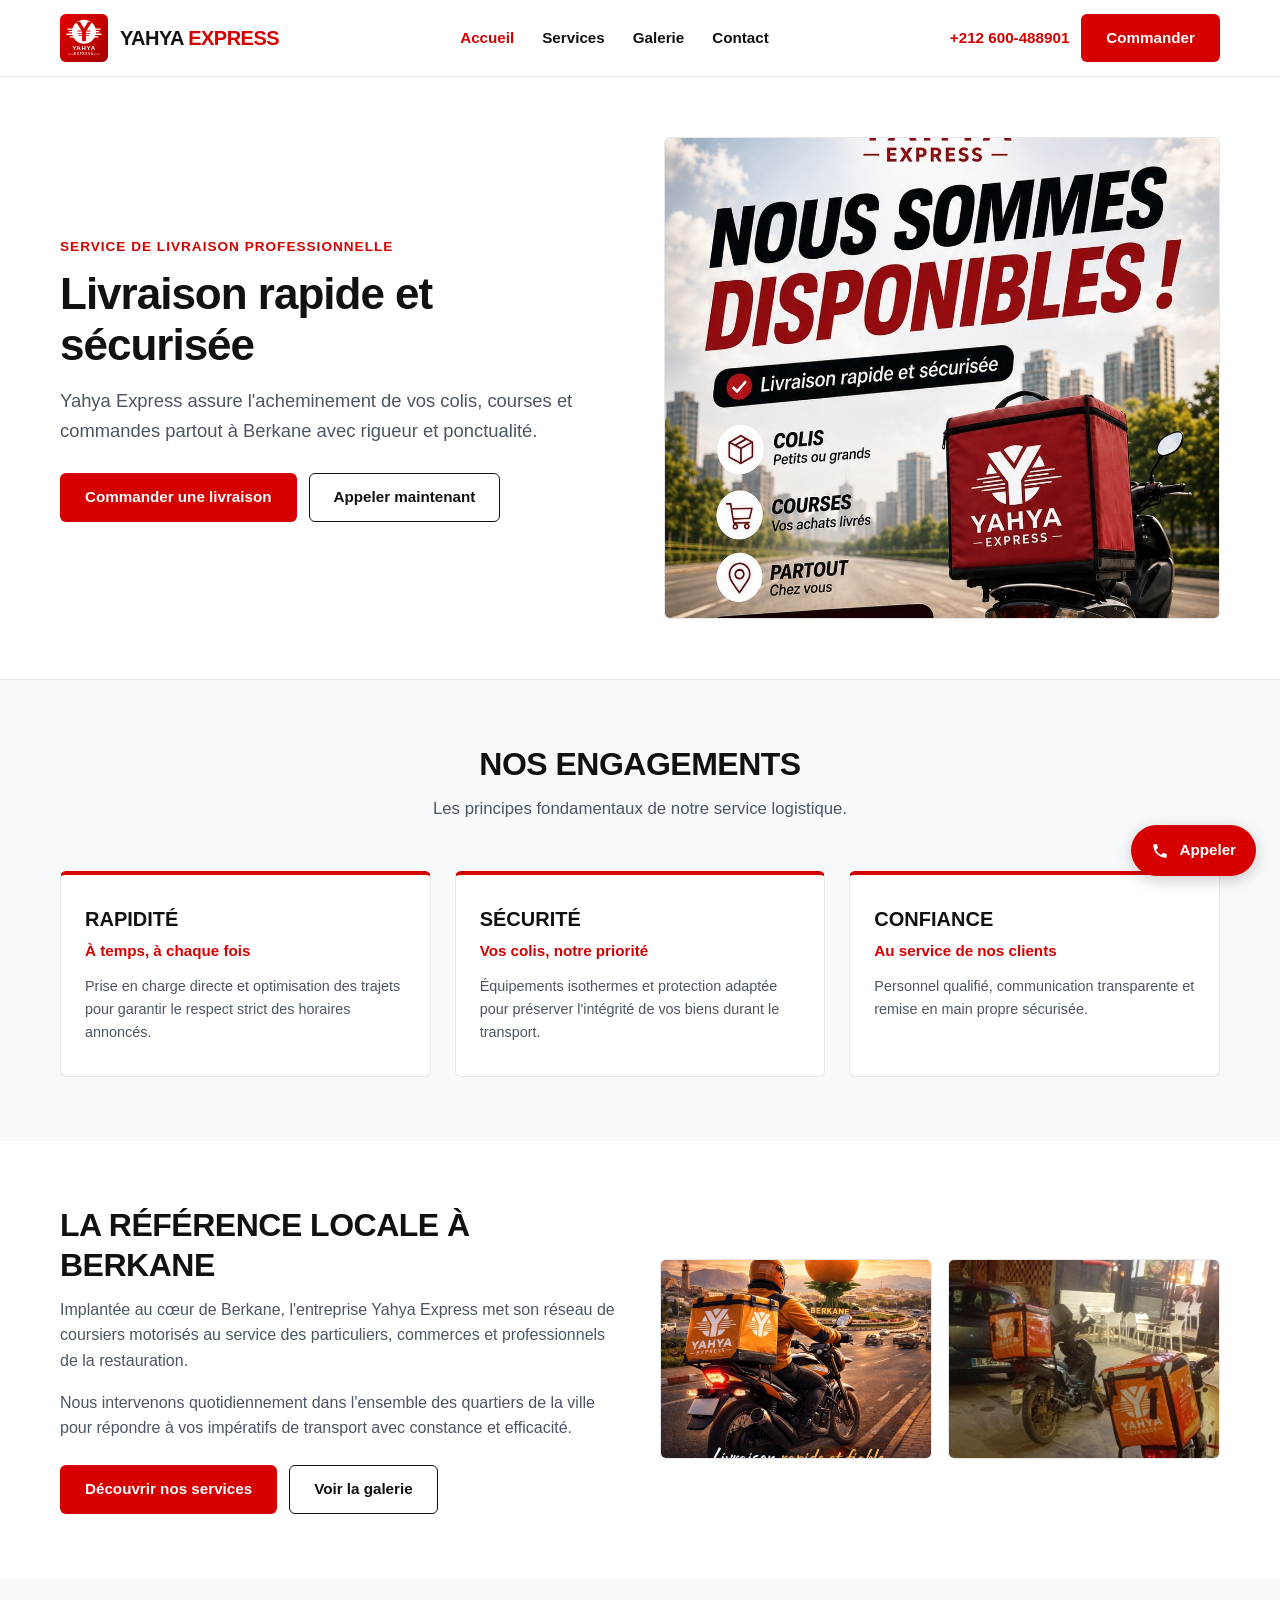
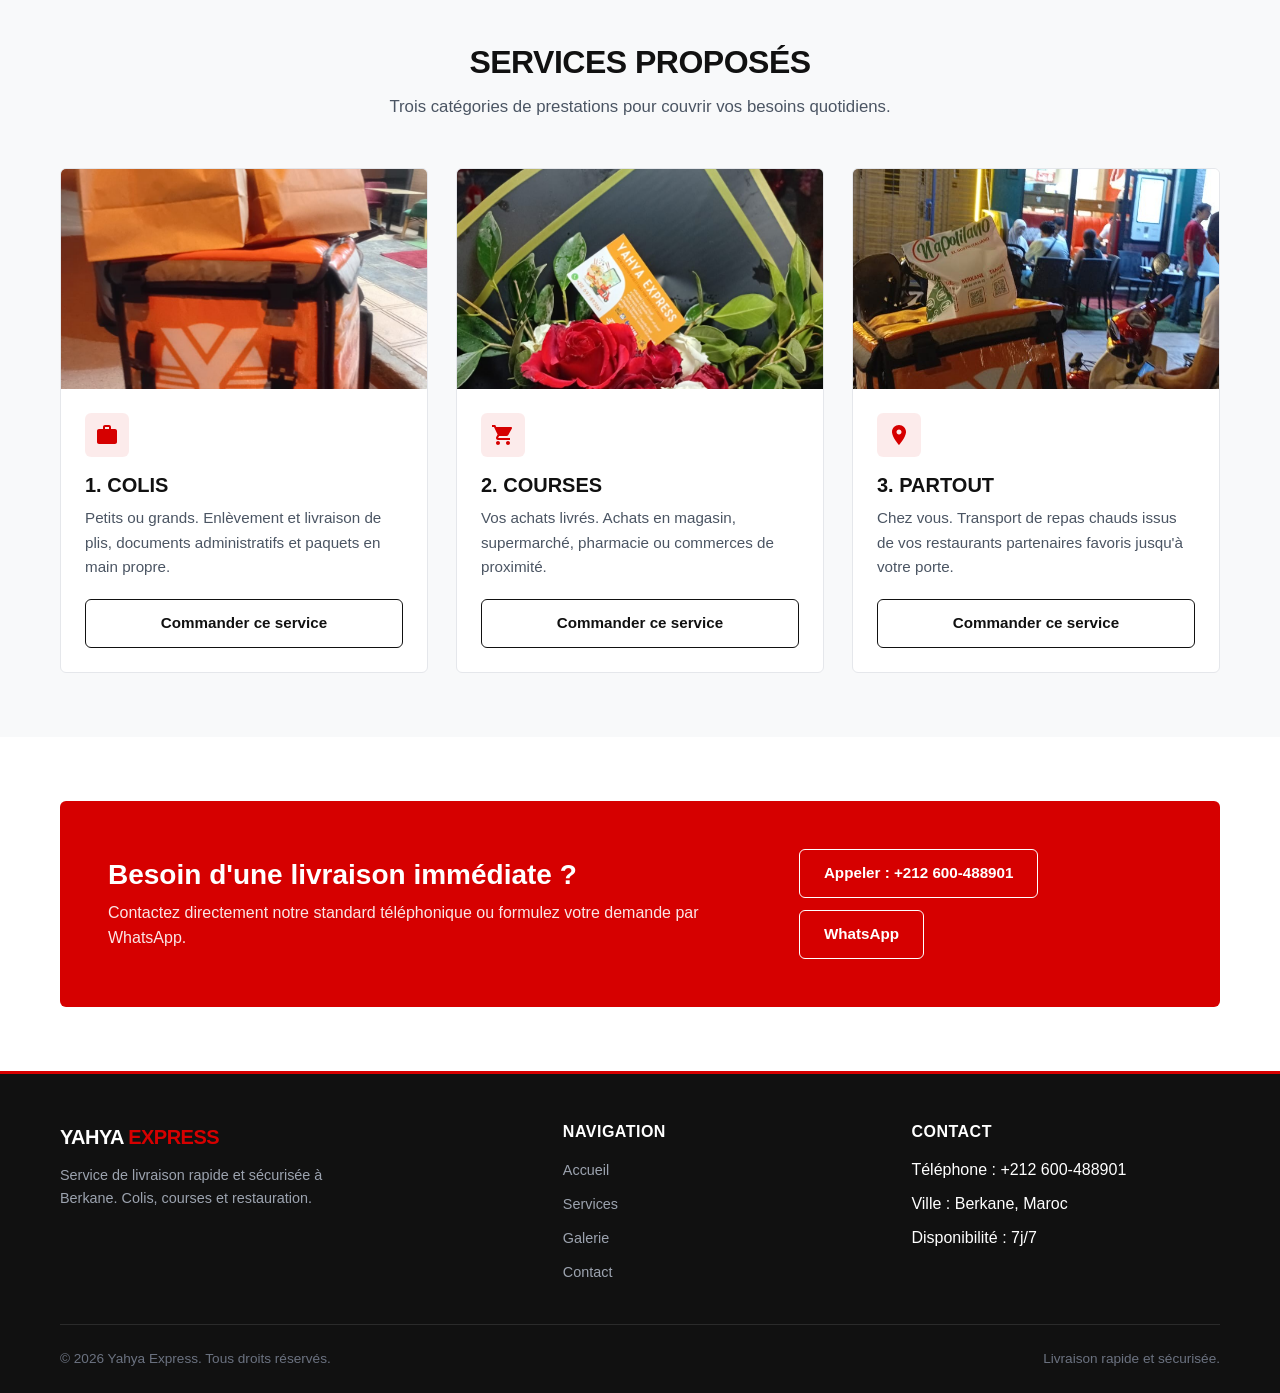
==== commit ce8d8ada: "refactor: adhere strictly to corporate guidelines, remove emojis, add dedicated gallery.html and cle" ====
--- a/index.html
+++ b/index.html
@@ -3,1050 +3,235 @@
 <head>
   <meta charset="UTF-8">
   <meta name="viewport" content="width=device-width, initial-scale=1.0">
-  <title>Yahya Express | Livraison Rapide et Sécurisée à Berkane</title>
-  <meta name="description" content="Yahya Express - Votre service de livraison n°1 à Berkane. Colis, courses, restauration rapide et achats livrés chez vous rapidement et en toute sécurité.">
-  <meta name="keywords" content="Yahya Express, livraison Berkane, livraison rapide Berkane, livraison repas Berkane, coursier Berkane, transport colis Berkane">
-
-  <!-- Favicon -->
+  <title>Yahya Express | Livraison Rapide et Sécurisée</title>
+  <meta name="description" content="Yahya Express - Service professionnel de livraison rapide et sécurisée à Berkane. Colis, courses et restauration.">
   <link rel="icon" type="image/png" href="assets/images/favicon.png">
-  <link rel="apple-touch-icon" href="assets/images/favicon.png">
-
-  <!-- Open Graph Meta -->
-  <meta property="og:title" content="Yahya Express - Livraison Rapide et Sécurisée à Berkane">
-  <meta property="og:description" content="Colis petits ou grands, courses, repas de restaurant : Yahya Express livre partout à Berkane avec rapidité, sécurité et confiance.">
-  <meta property="og:image" content="assets/images/poster-hero.jpg">
-  <meta property="og:type" content="website">
-
-  <!-- Stylesheets -->
-  <link rel="stylesheet" href="assets/styles/style.css">
-  <link rel="stylesheet" href="assets/styles/components.css">
-  <link rel="stylesheet" href="assets/styles/responsive.css">
+  <link rel="stylesheet" href="styles/style.css">
 </head>
 <body>
 
-  <!-- Top Announcement Bar -->
-  <div class="announcement-bar">
-    <div class="container announcement-inner">
-      <div>
-        <span class="status-dot"></span>
-        <strong>Yahya Express Berkane :</strong> Service actif 7j/7 midi et soir
-      </div>
-      <div>
-        📞 Appel direct : <a href="tel:+212600488901">+212 600-488901</a> &bull; 💬 WhatsApp disponible
-      </div>
-    </div>
-  </div>
-
-  <!-- Sticky Header -->
+  <!-- En-tete fixe (Sticky Header) -->
   <header class="header">
     <div class="container">
       <nav class="navbar">
-        <!-- Brand Logo -->
-        <a href="index.html" class="logo-link">
-          <img src="assets/images/logo.svg" alt="Yahya Express Logo" class="logo-img" width="48" height="48">
-          <div class="logo-text-wrap">
-            <span class="logo-brand">YAHYA <span>EXPRESS</span></span>
-            <span class="logo-tagline">Livraison Berkane</span>
-          </div>
+        <a href="index.html" class="brand-logo">
+          <img src="assets/images/logo.svg" alt="Yahya Express" width="48" height="48">
+          <span class="brand-name">YAHYA <span>EXPRESS</span></span>
         </a>
 
-        <!-- Desktop Navigation Menu -->
-        <ul class="nav-menu">
+        <ul class="nav-links">
           <li><a href="index.html" class="nav-link active">Accueil</a></li>
           <li><a href="services.html" class="nav-link">Services</a></li>
-          <li><a href="#simulateur" class="nav-link">Tarifs & Devis</a></li>
-          <li><a href="#galerie" class="nav-link">Galerie</a></li>
-          <li><a href="#apropos" class="nav-link">Identité</a></li>
-          <li><a href="#avis" class="nav-link">Avis</a></li>
+          <li><a href="gallery.html" class="nav-link">Galerie</a></li>
           <li><a href="contact.html" class="nav-link">Contact</a></li>
         </ul>
 
-        <!-- Action CTAs -->
-        <div class="nav-actions">
-          <a href="tel:+212600488901" class="nav-phone-btn">
-            <svg width="18" height="18" fill="currentColor" viewBox="0 0 24 24"><path d="M20.01 15.38c-1.23 0-2.42-.2-3.53-.56a.977.977 0 0 0-1.01.24l-2.2 2.2a15.053 15.053 0 0 1-6.59-6.59l2.2-2.21a.96.96 0 0 0 .25-1A11.36 11.36 0 0 1 8.5 3.99c0-.55-.45-1-1-1H4c-.55 0-1 .45-1 1 0 9.39 7.61 17 17 17 .55 0 1-.45 1-1v-3.5c0-.55-.45-1-1-.01z"/></svg>
-            <span>+212 600-488901</span>
-          </a>
-          <a href="https://wa.me/212600488901?text=Bonjour%20Yahya%20Express,%20je%20souhaite%20commander%20une%20livraison." target="_blank" class="btn btn-primary btn-sm">
-            <span>Commander</span>
-          </a>
-        </div>
-
-        <!-- Mobile Menu Toggle Button -->
-        <button class="mobile-toggle" aria-label="Ouvrir le menu">
-          <span></span>
-          <span></span>
-          <span></span>
-        </button>
+        <div class="nav-cta">
+          <a href="tel:+212600488901" class="phone-link">+212 600-488901</a>
+          <a href="contact.html" class="btn btn-primary">Commander</a>
+          <button class="mobile-menu-btn" aria-label="Menu">
+            <span></span>
+            <span></span>
+            <span></span>
+          </button>
+        </div>
       </nav>
     </div>
   </header>
 
-  <!-- Mobile Drawer Menu -->
-  <div class="drawer-backdrop"></div>
-  <aside class="mobile-drawer">
-    <div>
-      <div style="display: flex; align-items: center; gap: 10px; margin-bottom: 30px;">
-        <img src="assets/images/logo.svg" alt="Yahya Express" style="width: 42px; height: 42px; border-radius: 8px;">
-        <span style="font-family: var(--font-heading); font-size: 1.3rem; font-weight: 900;">YAHYA <span style="color: var(--color-primary);">EXPRESS</span></span>
-      </div>
-      <ul class="mobile-nav-list">
-        <li><a href="index.html" class="mobile-nav-link active">Accueil</a></li>
-        <li><a href="services.html" class="mobile-nav-link">Nos Services</a></li>
-        <li><a href="#simulateur" class="mobile-nav-link">Simulateur de Tarif</a></li>
-        <li><a href="#galerie" class="mobile-nav-link">Galerie Photos & Vidéos</a></li>
-        <li><a href="#apropos" class="mobile-nav-link">Notre Identité</a></li>
-        <li><a href="#avis" class="mobile-nav-link">Témoignages</a></li>
-        <li><a href="contact.html" class="mobile-nav-link">Contact & Commande</a></li>
-      </ul>
-    </div>
-    <div class="drawer-footer">
-      <a href="tel:+212600488901" class="btn btn-dark" style="width: 100%;">
-        <svg width="18" height="18" fill="currentColor" viewBox="0 0 24 24"><path d="M20.01 15.38c-1.23 0-2.42-.2-3.53-.56a.977.977 0 0 0-1.01.24l-2.2 2.2a15.053 15.053 0 0 1-6.59-6.59l2.2-2.21a.96.96 0 0 0 .25-1A11.36 11.36 0 0 1 8.5 3.99c0-.55-.45-1-1-1H4c-.55 0-1 .45-1 1 0 9.39 7.61 17 17 17 .55 0 1-.45 1-1v-3.5c0-.55-.45-1-1-.01z"/></svg>
-        Appeler : 0600-488901
-      </a>
-      <a href="https://wa.me/212600488901?text=Bonjour%20Yahya%20Express,%20je%20souhaite%20commander%20une%20livraison." target="_blank" class="btn btn-whatsapp" style="width: 100%;">
-        Commander sur WhatsApp
-      </a>
-    </div>
-  </aside>
-
-  <!-- Main Hero Section -->
-  <section class="hero">
-    <div class="hero-pattern-bg"></div>
+  <!-- Hero Section -->
+  <section class="hero fade-in">
     <div class="container">
       <div class="hero-grid">
-        <!-- Hero Content (Left) -->
-        <div class="hero-content reveal">
-          <div class="hero-badge-pill">
-            <span class="pulse-dot"></span>
-            <span>NOUS SOMMES DISPONIBLES ! • LIVRAISON 7J/7</span>
-          </div>
-
-          <h1 class="hero-title">
-            Livraison <span class="highlight">Rapide</span> & Sécurisée Partout à Berkane
-          </h1>
-
+        <div class="hero-content">
+          <span class="hero-tag">Service de livraison professionnelle</span>
+          <h1 class="hero-title">Livraison rapide et sécurisée</h1>
           <p class="hero-subtitle">
-            Vos colis, courses du quotidien et commandes de restaurants livrés chez vous en un temps record avec un professionnalisme irréprochable.
-          </p>
-
-          <div class="hero-features-list">
-            <div class="hero-feature-item">
-              <svg width="20" height="20" fill="currentColor" viewBox="0 0 24 24"><path d="M12 2C6.48 2 2 6.48 2 12s4.48 10 10 10 10-4.48 10-10S17.52 2 12 2zm-2 15l-5-5 1.41-1.41L10 14.17l7.59-7.59L19 8l-9 9z"/></svg>
-              <span>À temps, à chaque fois</span>
+            Yahya Express assure l'acheminement de vos colis, courses et commandes partout à Berkane avec rigueur et ponctualité.
+          </p>
+          <div class="btn-group">
+            <a href="contact.html" class="btn btn-primary">Commander une livraison</a>
+            <a href="tel:+212600488901" class="btn btn-outline">Appeler maintenant</a>
+          </div>
+        </div>
+        <div class="hero-image-wrapper">
+          <img src="assets/images/poster-hero.jpg" alt="Yahya Express Livraison Moto">
+        </div>
+      </div>
+    </div>
+  </section>
+
+  <!-- Points Forts (Key Features) -->
+  <section class="section section-alt">
+    <div class="container">
+      <div class="section-header">
+        <h2 class="section-title">Nos engagements</h2>
+        <p class="section-subtitle">Les principes fondamentaux de notre service logistique.</p>
+      </div>
+
+      <div class="features-grid">
+        <div class="feature-card">
+          <h3 class="feature-title">Rapidité</h3>
+          <div class="feature-subtitle">À temps, à chaque fois</div>
+          <p class="feature-text">
+            Prise en charge directe et optimisation des trajets pour garantir le respect strict des horaires annoncés.
+          </p>
+        </div>
+
+        <div class="feature-card">
+          <h3 class="feature-title">Sécurité</h3>
+          <div class="feature-subtitle">Vos colis, notre priorité</div>
+          <p class="feature-text">
+            Équipements isothermes et protection adaptée pour préserver l'intégrité de vos biens durant le transport.
+          </p>
+        </div>
+
+        <div class="feature-card">
+          <h3 class="feature-title">Confiance</h3>
+          <div class="feature-subtitle">Au service de nos clients</div>
+          <p class="feature-text">
+            Personnel qualifié, communication transparente et remise en main propre sécurisée.
+          </p>
+        </div>
+      </div>
+    </div>
+  </section>
+
+  <!-- Presentation de la marque & Territoire -->
+  <section class="section">
+    <div class="container">
+      <div class="brand-identity-grid">
+        <div>
+          <h2 class="section-title">La référence locale à Berkane</h2>
+          <p style="margin-bottom: 16px;">
+            Implantée au cœur de Berkane, l'entreprise Yahya Express met son réseau de coursiers motorisés au service des particuliers, commerces et professionnels de la restauration.
+          </p>
+          <p style="margin-bottom: 24px;">
+            Nous intervenons quotidiennement dans l'ensemble des quartiers de la ville pour répondre à vos impératifs de transport avec constance et efficacité.
+          </p>
+          <div class="btn-group">
+            <a href="services.html" class="btn btn-primary">Découvrir nos services</a>
+            <a href="gallery.html" class="btn btn-outline">Voir la galerie</a>
+          </div>
+        </div>
+
+        <div class="brand-identity-images">
+          <img src="assets/images/berkane-orange-monument.jpg" alt="Monument de Berkane">
+          <img src="assets/images/delivery-fleet-night.jpg" alt="Motos de livraison Yahya Express">
+        </div>
+      </div>
+    </div>
+  </section>
+
+  <!-- Apercu des 3 Services Majeurs -->
+  <section class="section section-alt">
+    <div class="container">
+      <div class="section-header">
+        <h2 class="section-title">Services proposés</h2>
+        <p class="section-subtitle">Trois catégories de prestations pour couvrir vos besoins quotidiens.</p>
+      </div>
+
+      <div class="services-grid">
+        <!-- Service 1 -->
+        <div class="service-card">
+          <img src="assets/images/delivery-packages-edf.jpg" alt="Livraison de colis" class="service-card-image">
+          <div class="service-card-body">
+            <div class="service-icon-box">
+              <svg width="24" height="24" viewBox="0 0 24 24" fill="currentColor"><path d="M20 6h-4V4c0-1.11-.89-2-2-2h-4c-1.11 0-2 .89-2 2v2H4c-1.11 0-1.99.89-1.99 2L2 19c0 1.11.89 2 2 2h16c1.11 0 2-.89 2-2V8c0-1.11-.89-2-2-2zm-6 0h-4V4h4v2z"/></svg>
             </div>
-            <div class="hero-feature-item">
-              <svg width="20" height="20" fill="currentColor" viewBox="0 0 24 24"><path d="M12 2C6.48 2 2 6.48 2 12s4.48 10 10 10 10-4.48 10-10S17.52 2 12 2zm-2 15l-5-5 1.41-1.41L10 14.17l7.59-7.59L19 8l-9 9z"/></svg>
-              <span>Boîtes isothermes sécurisées</span>
+            <h3 class="service-card-title">1. COLIS</h3>
+            <p class="service-card-desc">Petits ou grands. Enlèvement et livraison de plis, documents administratifs et paquets en main propre.</p>
+            <a href="contact.html?service=colis" class="btn btn-outline">Commander ce service</a>
+          </div>
+        </div>
+
+        <!-- Service 2 -->
+        <div class="service-card">
+          <img src="assets/images/delivery-flowers-card.jpg" alt="Livraison de courses" class="service-card-image">
+          <div class="service-card-body">
+            <div class="service-icon-box">
+              <svg width="24" height="24" viewBox="0 0 24 24" fill="currentColor"><path d="M7 18c-1.1 0-1.99.9-1.99 2S5.9 22 7 22s2-.9 2-2-.9-2-2-2zM1 2v2h2l3.6 7.59-1.35 2.45c-.16.28-.25.61-.25.96 0 1.1.9 2 2 2h12v-2H7.42c-.14 0-.25-.11-.25-.25l.03-.12.9-1.63h7.45c.75 0 1.41-.41 1.75-1.03l3.58-6.49c.08-.14.12-.31.12-.48 0-.55-.45-1-1-1H5.21l-.94-2H1zm16 16c-1.1 0-1.99.9-1.99 2s.89 2 1.99 2 2-.9 2-2-.9-2-2-2z"/></svg>
             </div>
-            <div class="hero-feature-item">
-              <svg width="20" height="20" fill="currentColor" viewBox="0 0 24 24"><path d="M12 2C6.48 2 2 6.48 2 12s4.48 10 10 10 10-4.48 10-10S17.52 2 12 2zm-2 15l-5-5 1.41-1.41L10 14.17l7.59-7.59L19 8l-9 9z"/></svg>
-              <span>Paiement à la livraison</span>
+            <h3 class="service-card-title">2. COURSES</h3>
+            <p class="service-card-desc">Vos achats livrés. Achats en magasin, supermarché, pharmacie ou commerces de proximité.</p>
+            <a href="contact.html?service=courses" class="btn btn-outline">Commander ce service</a>
+          </div>
+        </div>
+
+        <!-- Service 3 -->
+        <div class="service-card">
+          <img src="assets/images/restaurant-napolitano.jpg" alt="Livraison restauration" class="service-card-image">
+          <div class="service-card-body">
+            <div class="service-icon-box">
+              <svg width="24" height="24" viewBox="0 0 24 24" fill="currentColor"><path d="M12 2C8.13 2 5 5.13 5 9c0 5.25 7 13 7 13s7-7.75 7-13c0-3.87-3.13-7-7-7zm0 9.5c-1.38 0-2.5-1.12-2.5-2.5s1.12-2.5 2.5-2.5 2.5 1.12 2.5 2.5-1.12 2.5-2.5 2.5z"/></svg>
             </div>
-          </div>
-
-          <div class="hero-cta-group">
-            <a href="https://wa.me/212600488901?text=Bonjour%20Yahya%20Express,%20je%20souhaite%20commander%20une%20livraison." target="_blank" class="btn btn-primary btn-lg">
-              <svg width="22" height="22" fill="currentColor" viewBox="0 0 24 24"><path d="M19 7h-3V6a4 4 0 0 0-8 0v1H5a2 2 0 0 0-2 2v11a2 2 0 0 0 2 2h14a2 2 0 0 0 2-2V9a2 2 0 0 0-2-2zm-9-1a2 2 0 0 1 4 0v1h-4V6zm9 13H5V9h3v2h2V9h4v2h2V9h3v10z"/></svg>
-              <span>Commander une livraison</span>
-            </a>
-            <a href="tel:+212600488901" class="btn btn-secondary btn-lg">
-              <svg width="20" height="20" fill="currentColor" viewBox="0 0 24 24"><path d="M20.01 15.38c-1.23 0-2.42-.2-3.53-.56a.977.977 0 0 0-1.01.24l-2.2 2.2a15.053 15.053 0 0 1-6.59-6.59l2.2-2.21a.96.96 0 0 0 .25-1A11.36 11.36 0 0 1 8.5 3.99c0-.55-.45-1-1-1H4c-.55 0-1 .45-1 1 0 9.39 7.61 17 17 17 .55 0 1-.45 1-1v-3.5c0-.55-.45-1-1-.01z"/></svg>
-              <span>Appeler maintenant</span>
-            </a>
-          </div>
-
-          <!-- Quick Metrics -->
-          <div class="hero-metrics">
-            <div class="metric-item">
-              <div class="metric-value">&lt; 30<span>min</span></div>
-              <div class="metric-label">Délai moyen de livraison</div>
-            </div>
-            <div class="metric-item">
-              <div class="metric-value">100<span>%</span></div>
-              <div class="metric-label">Clients satisfaits</div>
-            </div>
-            <div class="metric-item">
-              <div class="metric-value">7j<span>/7</span></div>
-              <div class="metric-label">Disponibilité continue</div>
-            </div>
-          </div>
-        </div>
-
-        <!-- Hero Visual (Right) -->
-        <div class="hero-visual-wrapper reveal-right">
-          <div class="hero-main-card">
-            <img src="assets/images/poster-hero.jpg" alt="Yahya Express Moto Livraison Berkane" class="hero-card-img">
-            <div class="hero-card-overlay">
-              <span class="hero-card-tag">Yahya Express Officiel</span>
-              <h3 class="hero-card-title">Livraison rapide & sécurisée à Berkane</h3>
-            </div>
-          </div>
-
-          <!-- Dynamic Floating Badges -->
-          <div class="floating-badge floating-badge-1">
-            <div class="badge-icon-box badge-icon-green">
-              <span>✓</span>
-            </div>
-            <div>
-              <div class="badge-text-primary">Colis Livré avec Succès</div>
-              <div class="badge-text-sub">Prise en charge immédiate</div>
-            </div>
-          </div>
-
-          <div class="floating-badge floating-badge-2">
-            <div class="badge-icon-box badge-icon-red">
-              <span>⚡</span>
-            </div>
-            <div>
-              <div class="badge-text-primary">Service Express</div>
-              <div class="badge-text-sub">Partout à Berkane & environs</div>
-            </div>
-          </div>
-        </div>
-      </div>
-    </div>
-  </section>
-
-  <!-- Highlight Features / Valeurs -->
-  <section class="section section-white">
-    <div class="container">
-      <div class="section-header reveal">
-        <span class="section-tag">Nos Engagements</span>
-        <h2 class="section-title">Pourquoi Choisir <span class="text-gradient">Yahya Express</span> ?</h2>
-        <p class="section-desc">
-          Nous mettons la barre très haut pour vous garantir une expérience de livraison fluide, ponctuelle et transparente à chaque commande.
-        </p>
-      </div>
-
-      <div class="features-grid">
-        <!-- Feature 1: Rapidité -->
-        <div class="feature-card reveal delay-1">
-          <div class="feature-icon-wrapper">
-            <svg width="34" height="34" fill="currentColor" viewBox="0 0 24 24"><path d="M12 2C6.5 2 2 6.5 2 12s4.5 10 10 10 10-4.5 10-10S17.5 2 12 2zm4.2 14.2L11 13V7h1.5v5.2l4.5 2.7-.8 1.3z"/></svg>
-          </div>
-          <h3 class="feature-title">RAPIDITÉ</h3>
-          <p class="feature-desc">
-            À temps, à chaque fois. Nos livreurs motorisés connaissent chaque ruelle et quartier de Berkane pour un acheminement ultra-rapide en moins de 30 minutes.
-          </p>
-          <span class="feature-highlight-badge">⚡ Ponctualité garantie</span>
-        </div>
-
-        <!-- Feature 2: Sécurité -->
-        <div class="feature-card reveal delay-2">
-          <div class="feature-icon-wrapper">
-            <svg width="34" height="34" fill="currentColor" viewBox="0 0 24 24"><path d="M12 1L3 5v6c0 5.55 3.84 10.74 9 12 5.16-1.26 9-6.45 9-12V5l-9-4zm-2 16l-4-4 1.41-1.41L10 14.17l6.59-6.59L18 9l-8 8z"/></svg>
-          </div>
-          <h3 class="feature-title">SÉCURITÉ</h3>
-          <p class="feature-desc">
-            Vos colis, notre priorité. Équipés de caissons isothermes renforcés, vos repas restent chauds, vos produits frais et vos documents restent intacts.
-          </p>
-          <span class="feature-highlight-badge">🛡️ Soin & protection totale</span>
-        </div>
-
-        <!-- Feature 3: Confiance -->
-        <div class="feature-card reveal delay-3">
-          <div class="feature-icon-wrapper">
-            <svg width="34" height="34" fill="currentColor" viewBox="0 0 24 24"><path d="M12 21.35l-1.45-1.32C5.4 15.36 2 12.28 2 8.5 2 5.42 4.42 3 7.5 3c1.74 0 3.41.81 4.5 2.09C13.09 3.81 14.76 3 16.5 3 19.58 3 22 5.42 22 8.5c0 3.78-3.4 6.86-8.55 11.54L12 21.35z"/></svg>
-          </div>
-          <h3 class="feature-title">CONFIANCE</h3>
-          <p class="feature-desc">
-            Au service de nos clients. Courtoisie, communication transparente par WhatsApp et téléphone, et paiement direct à la réception sans frais cachés.
-          </p>
-          <span class="feature-highlight-badge">🤝 Service client dévoué</span>
-        </div>
-      </div>
-    </div>
-  </section>
-
-  <!-- Brand Identity Section (Berkane Heritage) -->
-  <section class="section brand-section" id="apropos">
-    <div class="container">
-      <div class="brand-grid">
-        <!-- Media Mosaic with Real Images -->
-        <div class="brand-media-mosaic reveal-left">
-          <div class="mosaic-img-wrap mosaic-img-1">
-            <img src="assets/images/berkane-orange-monument.jpg" alt="Yahya Express au monument Orange de Berkane">
-          </div>
-          <div class="mosaic-img-wrap mosaic-img-2">
-            <img src="assets/images/i-love-berkane.jpg" alt="I Love Berkane">
-          </div>
-          <div class="mosaic-img-wrap mosaic-img-3">
-            <img src="assets/images/delivery-fleet-night.jpg" alt="Flotte Yahya Express la nuit">
-          </div>
-        </div>
-
-        <!-- Content -->
-        <div class="brand-content reveal-right">
-          <span class="section-tag" style="background: rgba(214,0,0,0.25); color: #FF7777;">L'Esprit Yahya Express</span>
-          <h2 class="section-title">Ancré au Cœur de <span class="text-gradient">Berkane</span></h2>
-          <p class="brand-lead">
-            Yahya Express est né d’une volonté claire : offrir aux habitants et commerçants de la ville de Berkane un service de livraison digne des plus hauts standards internationaux, avec la chaleur et la proximité du service local.
-          </p>
-
-          <div class="brand-pillars">
-            <div class="pillar-item">
-              <h4><span>📍</span> Couverture Complète</h4>
-              <p>Du centre-ville aux quartiers résidentiels et périphériques de Berkane.</p>
-            </div>
-            <div class="pillar-item">
-              <h4><span>🛵</span> Équipage Professionnel</h4>
-              <p>Livreurs formés, polis et respectueux des horaires et de vos colis.</p>
-            </div>
-            <div class="pillar-item">
-              <h4><span>🍔</span> Partenaire Restauration</h4>
-              <p>Livraison des meilleurs fast-foods & restaurants réputés de la région.</p>
-            </div>
-            <div class="pillar-item">
-              <h4><span>💬</span> Contact Direct</h4>
-              <p>Une simple ligne WhatsApp ou appel suffit pour déclencher votre livreur.</p>
-            </div>
-          </div>
-
-          <div style="display: flex; gap: 16px; flex-wrap: wrap;">
-            <a href="tel:+212600488901" class="btn btn-primary">
-              <svg width="18" height="18" fill="currentColor" viewBox="0 0 24 24"><path d="M20.01 15.38c-1.23 0-2.42-.2-3.53-.56a.977.977 0 0 0-1.01.24l-2.2 2.2a15.053 15.053 0 0 1-6.59-6.59l2.2-2.21a.96.96 0 0 0 .25-1A11.36 11.36 0 0 1 8.5 3.99c0-.55-.45-1-1-1H4c-.55 0-1 .45-1 1 0 9.39 7.61 17 17 17 .55 0 1-.45 1-1v-3.5c0-.55-.45-1-1-.01z"/></svg>
-              Appelez le +212 600-488901
-            </a>
-            <a href="services.html" class="btn btn-outline-white">
-              Découvrir nos solutions
-            </a>
-          </div>
-        </div>
-      </div>
-    </div>
-  </section>
-
-  <!-- Services Section -->
-  <section class="section section-light" id="services">
-    <div class="container">
-      <div class="section-header reveal">
-        <span class="section-tag">Ce que nous livrons</span>
-        <h2 class="section-title">Nos 3 Grands <span class="text-gradient">Services de Livraison</span></h2>
-        <p class="section-desc">
-          Une réponse sur-mesure pour chaque besoin du quotidien : du pli confidentiel aux courses complètes jusqu'au festin familial chaud livré à votre porte.
-        </p>
-      </div>
-
-      <div class="services-grid">
-        <!-- Service 1: COLIS -->
-        <div class="service-card reveal delay-1">
-          <div class="service-img-wrap">
-            <img src="assets/images/delivery-packages-edf.jpg" alt="Livraison de colis Yahya Express">
-            <span class="service-badge">Colis Express</span>
-          </div>
-          <div class="service-body">
-            <span class="service-number">SERVICE 01</span>
-            <h3 class="service-title">📦 COLIS : Petits ou grands</h3>
-            <p class="service-desc">
-              Documents administratifs, courriers urgents, paquets e-commerce, cadeaux ou marchandises. Nous récupérons votre colis à l'adresse de votre choix et le remettons en main propre.
-            </p>
-            <ul class="service-checklist">
-              <li>
-                <svg width="18" height="18" fill="currentColor" viewBox="0 0 24 24"><path d="M9 16.17L4.83 12l-1.42 1.41L9 19 21 7l-1.41-1.41z"/></svg>
-                Pli urgent & documents officiels
-              </li>
-              <li>
-                <svg width="18" height="18" fill="currentColor" viewBox="0 0 24 24"><path d="M9 16.17L4.83 12l-1.42 1.41L9 19 21 7l-1.41-1.41z"/></svg>
-                Colis e-commerce avec encaissement (COD)
-              </li>
-              <li>
-                <svg width="18" height="18" fill="currentColor" viewBox="0 0 24 24"><path d="M9 16.17L4.83 12l-1.42 1.41L9 19 21 7l-1.41-1.41z"/></svg>
-                Prise en charge soignée de vos objets
-              </li>
-            </ul>
-            <div class="service-footer">
-              <a href="https://wa.me/212600488901?text=Bonjour%20Yahya%20Express,%20je%20souhaite%20faire%20livrer%20un%20COLIS." target="_blank" class="btn btn-primary" style="width: 100%;">
-                Commander ce service
-              </a>
-            </div>
-          </div>
-        </div>
-
-        <!-- Service 2: COURSES -->
-        <div class="service-card reveal delay-2">
-          <div class="service-img-wrap">
-            <img src="assets/images/delivery-flowers-card.jpg" alt="Livraison de courses et achats Yahya Express">
-            <span class="service-badge badge-featured">Courses & Achats</span>
-          </div>
-          <div class="service-body">
-            <span class="service-number">SERVICE 02</span>
-            <h3 class="service-title">🛍️ COURSES : Vos achats livrés</h3>
-            <p class="service-desc">
-              Besoin de faire des courses sans quitter votre domicile ? Produits d'épicerie, médicaments d'urgence en pharmacie, bouquets de fleurs, quincaillerie ou shopping en boutique.
-            </p>
-            <ul class="service-checklist">
-              <li>
-                <svg width="18" height="18" fill="currentColor" viewBox="0 0 24 24"><path d="M9 16.17L4.83 12l-1.42 1.41L9 19 21 7l-1.41-1.41z"/></svg>
-                Courses en supermarché & supérette
-              </li>
-              <li>
-                <svg width="18" height="18" fill="currentColor" viewBox="0 0 24 24"><path d="M9 16.17L4.83 12l-1.42 1.41L9 19 21 7l-1.41-1.41z"/></svg>
-                Pharmacie & urgences médicales
-              </li>
-              <li>
-                <svg width="18" height="18" fill="currentColor" viewBox="0 0 24 24"><path d="M9 16.17L4.83 12l-1.42 1.41L9 19 21 7l-1.41-1.41z"/></svg>
-                Fleurs, cadeaux & surprises
-              </li>
-            </ul>
-            <div class="service-footer">
-              <a href="https://wa.me/212600488901?text=Bonjour%20Yahya%20Express,%20je%20souhaite%20commander%20mes%20COURSES." target="_blank" class="btn btn-primary" style="width: 100%;">
-                Commander ce service
-              </a>
-            </div>
-          </div>
-        </div>
-
-        <!-- Service 3: PARTOUT & RESTAURATION -->
-        <div class="service-card reveal delay-3">
-          <div class="service-img-wrap">
-            <img src="assets/images/restaurant-napolitano.jpg" alt="Livraison restauration et repas chauds Yahya Express">
-            <span class="service-badge">Partout Chez Vous</span>
-          </div>
-          <div class="service-body">
-            <span class="service-number">SERVICE 03</span>
-            <h3 class="service-title">📍 PARTOUT : Chez vous</h3>
-            <p class="service-desc">
-              Vos restaurants préférés de Berkane (Kebab's, Mistral, Napolitano, Mac Time...) livrés chauds à la maison ou au bureau. Boîtes thermiques adaptées pour une saveur intacte.
-            </p>
-            <ul class="service-checklist">
-              <li>
-                <svg width="18" height="18" fill="currentColor" viewBox="0 0 24 24"><path d="M9 16.17L4.83 12l-1.42 1.41L9 19 21 7l-1.41-1.41z"/></svg>
-                Plats chauds & fast-food sous caisson isolant
-              </li>
-              <li>
-                <svg width="18" height="18" fill="currentColor" viewBox="0 0 24 24"><path d="M9 16.17L4.83 12l-1.42 1.41L9 19 21 7l-1.41-1.41z"/></svg>
-                Livraison à domicile ou sur votre lieu de travail
-              </li>
-              <li>
-                <svg width="18" height="18" fill="currentColor" viewBox="0 0 24 24"><path d="M9 16.17L4.83 12l-1.42 1.41L9 19 21 7l-1.41-1.41z"/></svg>
-                Service garanti midi, soir & Ramadan
-              </li>
-            </ul>
-            <div class="service-footer">
-              <a href="https://wa.me/212600488901?text=Bonjour%20Yahya%20Express,%20je%20souhaite%20une%20livraison%20RESTAURATION%20/%20PARTOUT." target="_blank" class="btn btn-primary" style="width: 100%;">
-                Commander ce service
-              </a>
-            </div>
-          </div>
-        </div>
-      </div>
-    </div>
-  </section>
-
-  <!-- Interactive Delivery Cost Simulator / Quote Builder -->
-  <section class="section section-dark" id="simulateur">
-    <div class="container">
-      <div class="section-header reveal">
-        <span class="section-tag" style="background: rgba(214,0,0,0.2); color: #FF6666;">Tarification Transparente</span>
-        <h2 class="section-title" style="color: var(--color-white);">Estimez Votre <span class="text-gradient">Tarif de Livraison</span></h2>
-        <p class="section-desc" style="color: var(--color-dark-muted);">
-          Calculez instantanément le prix indicatif de votre course à Berkane et réservez votre coursier en un clic sur WhatsApp.
-        </p>
-      </div>
-
-      <div class="calculator-box reveal">
-        <form id="deliveryCalcForm" class="calculator-grid">
-          <div class="calc-inputs">
-            <!-- Service Type -->
-            <div class="calc-group">
-              <label class="calc-label" for="calcServiceType">Type de prestation</label>
-              <select id="calcServiceType" class="calc-select">
-                <option value="colis">📦 Colis standard / Document / Pli</option>
-                <option value="courses">🛍️ Courses / Achats supermarché</option>
-                <option value="restauration" selected>🍔 Repas / Restaurant / Fast-food</option>
-                <option value="pharmacie">💊 Pharmacie / Médicaments</option>
-                <option value="volumineux">📦 Colis lourd / Volumineux</option>
-              </select>
-            </div>
-
-            <!-- Zone in Berkane -->
-            <div class="calc-group">
-              <label class="calc-label" for="calcZone">Zone de livraison à Berkane</label>
-              <select id="calcZone" class="calc-select">
-                <option value="centre" selected>📍 Centre-ville de Berkane (Rayon proche)</option>
-                <option value="quartiers">📍 Quartiers résidentiels / Al Qods / Hay Salam / Hay Andalous</option>
-                <option value="sidi-slimane">📍 Sidi Slimane Echcharra / Périphérie Berkane</option>
-                <option value="saidia">📍 Saïdia / Région limitrophe (Sur devis express)</option>
-              </select>
-            </div>
-
-            <!-- Urgency Speed -->
-            <div class="calc-group">
-              <label class="calc-label">Délai souhaité</label>
-              <div class="calc-chips">
-                <label class="calc-chip">
-                  <input type="radio" name="calcSpeed" value="standard" checked>
-                  <div class="calc-chip-card">
-                    <span class="calc-chip-title">Standard</span>
-                    <span class="calc-chip-sub">~20-35 min</span>
-                  </div>
-                </label>
-                <label class="calc-chip">
-                  <input type="radio" name="calcSpeed" value="express">
-                  <div class="calc-chip-card">
-                    <span class="calc-chip-title">⚡ Express VIP</span>
-                    <span class="calc-chip-sub">&lt; 15-20 min</span>
-                  </div>
-                </label>
-                <label class="calc-chip">
-                  <input type="radio" name="calcSpeed" value="planifie">
-                  <div class="calc-chip-card">
-                    <span class="calc-chip-title">📅 Planifié</span>
-                    <span class="calc-chip-sub">Heure au choix</span>
-                  </div>
-                </label>
-              </div>
-            </div>
-          </div>
-
-          <!-- Price Result Card -->
-          <div class="calc-result-card">
-            <div class="calc-result-label">Tarif estimé de votre course</div>
-            <div class="calc-price-display" id="calcPriceOutput">15 <span>DH</span></div>
-            <div class="calc-time-estimate" id="calcTimeOutput">⏱️ Délai estimé : 20 - 35 min</div>
-            <p style="font-size: 0.85rem; color: #94A3B8; margin-bottom: 20px;">
-              Paiement à la livraison en espèces. Confirmation immédiate par message.
-            </p>
-            <a id="calcOrderBtn" href="#" target="_blank" class="btn btn-whatsapp" style="width: 100%;">
-              <svg width="20" height="20" fill="currentColor" viewBox="0 0 24 24"><path d="M12.04 2c-5.46 0-9.91 4.45-9.91 9.91 0 1.75.46 3.45 1.32 4.95L2.05 22l5.25-1.38c1.45.79 3.08 1.21 4.74 1.21 5.46 0 9.91-4.45 9.91-9.91 0-2.65-1.03-5.14-2.9-7.01A9.816 9.816 0 0 0 12.04 2z"/></svg>
-              Commander avec cette estimation
-            </a>
-          </div>
-        </form>
-      </div>
-    </div>
-  </section>
-
-  <!-- Photo & Video Gallery Section -->
-  <section class="section section-light" id="galerie">
-    <div class="container">
-      <div class="section-header reveal">
-        <span class="section-tag">Galerie En Action</span>
-        <h2 class="section-title">Yahya Express <span class="text-gradient">Sur le Terrain</span></h2>
-        <p class="section-desc">
-          Découvrez notre flotte de motos, nos partenariats avec les restaurants réputés de Berkane et notre présence quotidienne auprès de nos clients.
-        </p>
-      </div>
-
-      <!-- Gallery Filter Tabs -->
-      <div class="gallery-filter-nav reveal">
-        <button class="gallery-filter-btn active" data-filter="all">Tous les médias</button>
-        <button class="gallery-filter-btn" data-filter="fleet">Nos Motos & Équipement</button>
-        <button class="gallery-filter-btn" data-filter="restaurants">Partenaires Restaurants</button>
-        <button class="gallery-filter-btn" data-filter="berkane">Berkane & Campagnes</button>
-        <button class="gallery-filter-btn" data-filter="videos">🎥 Vidéos en direct</button>
-      </div>
-
-      <!-- Gallery Grid -->
-      <div class="gallery-grid" id="galleryGrid">
-        
-        <!-- Image 1: Poster Berkane Orange -->
-        <div class="gallery-item featured-wide" data-category="berkane fleet" data-type="image" data-src="assets/images/berkane-orange-monument.jpg">
-          <img src="assets/images/berkane-orange-monument.jpg" alt="Yahya Express au rond-point Orange de Berkane" loading="lazy">
-          <div class="gallery-overlay">
-            <div class="gallery-overlay-top">
-              <div class="gallery-zoom-icon">🔍</div>
-            </div>
-            <div class="gallery-overlay-bottom">
-              <div class="gallery-item-category">Symbole de la Ville</div>
-              <div class="gallery-item-title">Rond-Point de l'Orange - Berkane</div>
-              <div class="gallery-item-desc">Notre coursier en route pour une livraison express au coucher du soleil.</div>
-            </div>
-          </div>
-        </div>
-
-        <!-- Image 2: Restaurant Mac Time -->
-        <div class="gallery-item" data-category="restaurants" data-type="image" data-src="assets/images/restaurant-mactime.jpg">
-          <img src="assets/images/restaurant-mactime.jpg" alt="Livraison Restaurant Mac Time Berkane" loading="lazy">
-          <div class="gallery-overlay">
-            <div class="gallery-overlay-top">
-              <div class="gallery-zoom-icon">🔍</div>
-            </div>
-            <div class="gallery-overlay-bottom">
-              <div class="gallery-item-category">Partenaire Restauration</div>
-              <div class="gallery-item-title">Restaurant Mac Time</div>
-              <div class="gallery-item-desc">Prise en charge des commandes burgers & menus chauds.</div>
-            </div>
-          </div>
-        </div>
-
-        <!-- Image 3: Restaurant Napolitano -->
-        <div class="gallery-item" data-category="restaurants" data-type="image" data-src="assets/images/restaurant-napolitano.jpg">
-          <img src="assets/images/restaurant-napolitano.jpg" alt="Livraison Restaurant Napolitano Berkane" loading="lazy">
-          <div class="gallery-overlay">
-            <div class="gallery-overlay-top">
-              <div class="gallery-zoom-icon">🔍</div>
-            </div>
-            <div class="gallery-overlay-bottom">
-              <div class="gallery-item-category">Partenaire Restauration</div>
-              <div class="gallery-item-title">Napolitano - El Gusto Italiano</div>
-              <div class="gallery-item-desc">Pizzas et spécialités italiennes livrées dans le sac isotherme officiel.</div>
-            </div>
-          </div>
-        </div>
-
-        <!-- Image 4: Restaurant Kebab's -->
-        <div class="gallery-item" data-category="restaurants" data-type="image" data-src="assets/images/restaurant-kebabs.jpg">
-          <img src="assets/images/restaurant-kebabs.jpg" alt="Livraison Kebab's Berkane" loading="lazy">
-          <div class="gallery-overlay">
-            <div class="gallery-overlay-top">
-              <div class="gallery-zoom-icon">🔍</div>
-            </div>
-            <div class="gallery-overlay-bottom">
-              <div class="gallery-item-category">Partenaire Restauration</div>
-              <div class="gallery-item-title">Kebab's Burger & Tacos</div>
-              <div class="gallery-item-desc">Tacos, paninis et burgers livrés chez vous en quelques minutes.</div>
-            </div>
-          </div>
-        </div>
-
-        <!-- Image 5: Restaurant Mistral -->
-        <div class="gallery-item" data-category="restaurants" data-type="image" data-src="assets/images/restaurant-mistral.jpg">
-          <img src="assets/images/restaurant-mistral.jpg" alt="Livraison Mistral Fast Food Berkane" loading="lazy">
-          <div class="gallery-overlay">
-            <div class="gallery-overlay-top">
-              <div class="gallery-zoom-icon">🔍</div>
-            </div>
-            <div class="gallery-overlay-bottom">
-              <div class="gallery-item-category">Partenaire Restauration</div>
-              <div class="gallery-item-title">Mistral Fast Food</div>
-              <div class="gallery-item-desc">Commande prête et emportée pour livraison nocturne.</div>
-            </div>
-          </div>
-        </div>
-
-        <!-- Image 6: I Love Berkane -->
-        <div class="gallery-item" data-category="berkane" data-type="image" data-src="assets/images/i-love-berkane.jpg">
-          <img src="assets/images/i-love-berkane.jpg" alt="I Love Berkane de nuit" loading="lazy">
-          <div class="gallery-overlay">
-            <div class="gallery-overlay-top">
-              <div class="gallery-zoom-icon">🔍</div>
-            </div>
-            <div class="gallery-overlay-bottom">
-              <div class="gallery-item-category">Fierté Locale</div>
-              <div class="gallery-item-title">I ❤️ Berkane</div>
-              <div class="gallery-item-desc">La ville aux mille saveurs où nous opérons avec fierté jour et nuit.</div>
-            </div>
-          </div>
-        </div>
-
-        <!-- Image 7: Ramadan Mubarak Special -->
-        <div class="gallery-item" data-category="berkane fleet" data-type="image" data-src="assets/images/ramadan-special.jpg">
-          <img src="assets/images/ramadan-special.jpg" alt="Campagne Ramadan Yahya Express" loading="lazy">
-          <div class="gallery-overlay">
-            <div class="gallery-overlay-top">
-              <div class="gallery-zoom-icon">🔍</div>
-            </div>
-            <div class="gallery-overlay-bottom">
-              <div class="gallery-item-category">Événement & Tradition</div>
-              <div class="gallery-item-title">Ramadan Mubarak</div>
-              <div class="gallery-item-desc">Service intensif pour le Ftour et les soirées de Ramadan.</div>
-            </div>
-          </div>
-        </div>
-
-        <!-- Image 8: Delivery Dog / Friendly Delivery -->
-        <div class="gallery-item" data-category="fleet" data-type="image" data-src="assets/images/delivery-dog.jpg">
-          <img src="assets/images/delivery-dog.jpg" alt="Livreur Yahya Express et client" loading="lazy">
-          <div class="gallery-overlay">
-            <div class="gallery-overlay-top">
-              <div class="gallery-zoom-icon">🔍</div>
-            </div>
-            <div class="gallery-overlay-bottom">
-              <div class="gallery-item-category">Ambiance & Rencontres</div>
-              <div class="gallery-item-title">Au Plus Proche de Vous</div>
-              <div class="gallery-item-desc">Une équipe chaleureuse et appréciée de tout le voisinage.</div>
-            </div>
-          </div>
-        </div>
-
-        <!-- Image 9: Delivery Flowers & Card -->
-        <div class="gallery-item" data-category="fleet" data-type="image" data-src="assets/images/delivery-flowers-card.jpg">
-          <img src="assets/images/delivery-flowers-card.jpg" alt="Livraison bouquet de roses et carte Yahya Express" loading="lazy">
-          <div class="gallery-overlay">
-            <div class="gallery-overlay-top">
-              <div class="gallery-zoom-icon">🔍</div>
-            </div>
-            <div class="gallery-overlay-bottom">
-              <div class="gallery-item-category">Cadeaux & Fleurs</div>
-              <div class="gallery-item-title">Bouquets & Surprises</div>
-              <div class="gallery-item-desc">Livraison délicate de fleurs avec carte de visite Yahya Express.</div>
-            </div>
-          </div>
-        </div>
-
-        <!-- Image 10: Night Fleet Berkane -->
-        <div class="gallery-item" data-category="fleet" data-type="image" data-src="assets/images/delivery-fleet-night.jpg">
-          <img src="assets/images/delivery-fleet-night.jpg" alt="Flotte de scooters Yahya Express" loading="lazy">
-          <div class="gallery-overlay">
-            <div class="gallery-overlay-top">
-              <div class="gallery-zoom-icon">🔍</div>
-            </div>
-            <div class="gallery-overlay-bottom">
-              <div class="gallery-item-category">Notre Flotte</div>
-              <div class="gallery-item-title">Motos Prêtes au Départ</div>
-              <div class="gallery-item-desc">Flotte entretenue, équipée de boîtes isothermes spacieuses.</div>
-            </div>
-          </div>
-        </div>
-
-        <!-- Image 11: Fuel up at Station -->
-        <div class="gallery-item" data-category="fleet berkane" data-type="image" data-src="assets/images/delivery-fuel-berkane.jpg">
-          <img src="assets/images/delivery-fuel-berkane.jpg" alt="Livreur Yahya Express à la station Winxo Berkane" loading="lazy">
-          <div class="gallery-overlay">
-            <div class="gallery-overlay-top">
-              <div class="gallery-zoom-icon">🔍</div>
-            </div>
-            <div class="gallery-overlay-bottom">
-              <div class="gallery-item-category">Sur la Route</div>
-              <div class="gallery-item-title">Toujours en Mouvement</div>
-              <div class="gallery-item-desc">Plein fait à la station Winxo de Berkane pour un service non-stop.</div>
-            </div>
-          </div>
-        </div>
-
-        <!-- Video 1 -->
-        <div class="gallery-item" data-category="videos fleet" data-type="video" data-src="assets/videos/yahya-express-action-1.mp4">
-          <video src="assets/videos/yahya-express-action-1.mp4" muted preload="metadata"></video>
-          <div class="video-play-badge">▶</div>
-          <div class="gallery-overlay">
-            <div class="gallery-overlay-top">
-              <div class="gallery-zoom-icon">▶</div>
-            </div>
-            <div class="gallery-overlay-bottom">
-              <div class="gallery-item-category">Vidéo Réelle</div>
-              <div class="gallery-item-title">Yahya Express en Ville #1</div>
-              <div class="gallery-item-desc">Regardez notre livreur en action à Berkane.</div>
-            </div>
-          </div>
-        </div>
-
-        <!-- Video 2 -->
-        <div class="gallery-item" data-category="videos fleet" data-type="video" data-src="assets/videos/yahya-express-action-2.mp4">
-          <video src="assets/videos/yahya-express-action-2.mp4" muted preload="metadata"></video>
-          <div class="video-play-badge">▶</div>
-          <div class="gallery-overlay">
-            <div class="gallery-overlay-top">
-              <div class="gallery-zoom-icon">▶</div>
-            </div>
-            <div class="gallery-overlay-bottom">
-              <div class="gallery-item-category">Vidéo Réelle</div>
-              <div class="gallery-item-title">Yahya Express en Ville #2</div>
-              <div class="gallery-item-desc">Prise en charge et réactivité sur le terrain.</div>
-            </div>
-          </div>
-        </div>
-
-        <!-- Video 3 -->
-        <div class="gallery-item" data-category="videos fleet" data-type="video" data-src="assets/videos/yahya-express-action-3.mp4">
-          <video src="assets/videos/yahya-express-action-3.mp4" muted preload="metadata"></video>
-          <div class="video-play-badge">▶</div>
-          <div class="gallery-overlay">
-            <div class="gallery-overlay-top">
-              <div class="gallery-zoom-icon">▶</div>
-            </div>
-            <div class="gallery-overlay-bottom">
-              <div class="gallery-item-category">Vidéo Réelle</div>
-              <div class="gallery-item-title">Yahya Express en Ville #3</div>
-              <div class="gallery-item-desc">Les coulisses de la livraison rapide.</div>
-            </div>
-          </div>
-        </div>
-
-        <!-- Video 4 -->
-        <div class="gallery-item" data-category="videos fleet" data-type="video" data-src="assets/videos/yahya-express-action-4.mp4">
-          <video src="assets/videos/yahya-express-action-4.mp4" muted preload="metadata"></video>
-          <div class="video-play-badge">▶</div>
-          <div class="gallery-overlay">
-            <div class="gallery-overlay-top">
-              <div class="gallery-zoom-icon">▶</div>
-            </div>
-            <div class="gallery-overlay-bottom">
-              <div class="gallery-item-category">Vidéo Réelle</div>
-              <div class="gallery-item-title">Yahya Express en Ville #4</div>
-              <div class="gallery-item-desc">Service professionnel de livraison à Berkane.</div>
-            </div>
-          </div>
-        </div>
-
-      </div>
-    </div>
-  </section>
-
-  <!-- Lightbox Modal Container -->
-  <div class="lightbox-modal" id="lightboxModal">
-    <div class="lightbox-close">&times;</div>
-    <div class="lightbox-nav-btn lightbox-prev">&#10094;</div>
-    <div class="lightbox-nav-btn lightbox-next">&#10095;</div>
-    <div class="lightbox-content">
-      <div class="lightbox-media-container" id="lightboxMediaContainer"></div>
-      <div class="lightbox-caption" id="lightboxCaption"></div>
-    </div>
-  </div>
-
-  <!-- Testimonials Section -->
-  <section class="section section-white" id="avis">
-    <div class="container">
-      <div class="section-header reveal">
-        <span class="section-tag">Avis Clients</span>
-        <h2 class="section-title">Ce que disent nos <span class="text-gradient">Clients à Berkane</span></h2>
-        <p class="section-desc">
-          Particuliers, familles, commerçants et restaurateurs partagent leur expérience avec Yahya Express.
-        </p>
-      </div>
-
-      <div class="reviews-grid">
-        <div class="review-card reveal delay-1">
-          <div>
-            <div class="review-stars">★★★★★</div>
-            <p class="review-text">
-              "Yahya Express est tout simplement le meilleur service de livraison à Berkane. Quand je commande chez Napolitano ou Kebab's, mon repas arrive brûlant en moins de 20 minutes. Livreur très poli !"
-            </p>
-          </div>
-          <div class="review-author">
-            <div class="review-avatar">M</div>
-            <div>
-              <div class="review-name">Mohammed B.</div>
-              <div class="review-role">Client régulier • Hay Al Qods</div>
-            </div>
-          </div>
-        </div>
-
-        <div class="review-card reveal delay-2">
-          <div>
-            <div class="review-stars">★★★★★</div>
-            <p class="review-text">
-              "En tant que gérant de restaurant, avoir un partenaire comme Yahya Express nous permet de livrer nos clients rapidement sans aucun stress. Leurs sacs isothermes sont parfaits pour préserver la qualité de nos plats."
-            </p>
-          </div>
-          <div class="review-author">
-            <div class="review-avatar">R</div>
-            <div>
-              <div class="review-name">Restaurateur Partenaire</div>
-              <div class="review-role">Fast Food • Centre Ville Berkane</div>
-            </div>
-          </div>
-        </div>
-
-        <div class="review-card reveal delay-3">
-          <div>
-            <div class="review-stars">★★★★★</div>
-            <p class="review-text">
-              "J'avais une urgence de médicaments en pleine soirée. Yahya Express s'est chargé d'aller à la pharmacie de garde et de me livrer à domicile en un clin d'œil. Un grand merci pour votre sérieux !"
-            </p>
-          </div>
-          <div class="review-author">
-            <div class="review-avatar">F</div>
-            <div>
-              <div class="review-name">Fatima Z.</div>
-              <div class="review-role">Particulière • Berkane</div>
-            </div>
-          </div>
-        </div>
-      </div>
-    </div>
-  </section>
-
-  <!-- High-Impact Call Us Now Banner -->
-  <section class="section section-light" style="padding-bottom: 40px;">
-    <div class="container">
-      <div class="cta-banner reveal">
-        <div class="cta-banner-pattern"></div>
-        <div class="cta-banner-content">
-          <div>
-            <h2 class="cta-banner-title">Besoin d'une livraison immédiate à Berkane ?</h2>
-            <p class="cta-banner-desc">
-              Nos coursiers sont sur la route et prêts à intervenir. Un simple appel ou un message WhatsApp suffit pour déclencher votre commande.
-            </p>
-          </div>
-          <div class="cta-banner-actions">
-            <a href="tel:+212600488901" class="cta-phone-card">
-              <div class="cta-phone-icon">
-                <svg width="24" height="24" fill="currentColor" viewBox="0 0 24 24"><path d="M20.01 15.38c-1.23 0-2.42-.2-3.53-.56a.977.977 0 0 0-1.01.24l-2.2 2.2a15.053 15.053 0 0 1-6.59-6.59l2.2-2.21a.96.96 0 0 0 .25-1A11.36 11.36 0 0 1 8.5 3.99c0-.55-.45-1-1-1H4c-.55 0-1 .45-1 1 0 9.39 7.61 17 17 17 .55 0 1-.45 1-1v-3.5c0-.55-.45-1-1-.01z"/></svg>
-              </div>
-              <div>
-                <div class="cta-phone-label">Appelez Directement</div>
-                <div class="cta-phone-number">+212 600-488901</div>
-              </div>
-            </a>
-            <a href="https://wa.me/212600488901?text=Bonjour%20Yahya%20Express,%20je%20souhaite%20commander%20une%20livraison." target="_blank" class="btn btn-whatsapp btn-lg">
-              <svg width="22" height="22" fill="currentColor" viewBox="0 0 24 24"><path d="M12.04 2c-5.46 0-9.91 4.45-9.91 9.91 0 1.75.46 3.45 1.32 4.95L2.05 22l5.25-1.38c1.45.79 3.08 1.21 4.74 1.21 5.46 0 9.91-4.45 9.91-9.91 0-2.65-1.03-5.14-2.9-7.01A9.816 9.816 0 0 0 12.04 2z"/></svg>
-              Commander sur WhatsApp
-            </a>
-          </div>
-        </div>
-      </div>
-    </div>
-  </section>
-
-  <!-- FAQ Accordion -->
-  <section class="section section-white">
-    <div class="container">
-      <div class="section-header reveal">
-        <span class="section-tag">Foire Aux Questions</span>
-        <h2 class="section-title">Questions <span class="text-gradient">Fréquentes</span></h2>
-        <p class="section-desc">
-          Tout ce que vous devez savoir sur le fonctionnement et les tarifs de Yahya Express à Berkane.
-        </p>
-      </div>
-
-      <div class="faq-list reveal">
-        <div class="faq-item active">
-          <button class="faq-question">
-            <span>Comment passer une commande de livraison ?</span>
-            <div class="faq-icon">&#9660;</div>
-          </button>
-          <div class="faq-answer" style="max-height: 200px;">
-            C'est extrêmement simple ! Vous pouvez nous appeler directement au <strong>+212 600-488901</strong>, nous écrire sur WhatsApp avec vos adresses de départ et d'arrivée, ou remplir le formulaire en ligne sur la page Contact. Un coursier est assigné immédiatement.
-          </div>
-        </div>
-
-        <div class="faq-item">
-          <button class="faq-question">
-            <span>Quel est le délai moyen de livraison à Berkane ?</span>
-            <div class="faq-icon">&#9660;</div>
-          </button>
-          <div class="faq-answer">
-            En moyenne, nos livraisons intra-muros à Berkane prennent entre <strong>15 et 30 minutes</strong> à partir de la récupération du colis ou de la commande au restaurant.
-          </div>
-        </div>
-
-        <div class="faq-item">
-          <button class="faq-question">
-            <span>Comment s'effectue le paiement ?</span>
-            <div class="faq-icon">&#9660;</div>
-          </button>
-          <div class="faq-answer">
-            Le paiement se fait directement à la livraison en espèces (Cash on Delivery). Pour les courses (achats en magasin/restaurant), notre coursier avance les frais et vous règle le ticket exact à l'arrivée avec le coût de la course.
-          </div>
-        </div>
-
-        <div class="faq-item">
-          <button class="faq-question">
-            <span>Quelles zones couvrez-vous à Berkane et ses environs ?</span>
-            <div class="faq-icon">&#9660;</div>
-          </button>
-          <div class="faq-answer">
-            Nous couvrons l'ensemble des quartiers de Berkane (Centre-ville, Hay Salam, Hay Al Qods, Hay Andalous, Sidi Slimane Echcharra) et nous proposons également des courses spécifiques vers Saïdia et les zones voisines.
-          </div>
-        </div>
-
-        <div class="faq-item">
-          <button class="faq-question">
-            <span>Êtes-vous disponibles pendant le mois de Ramadan ?</span>
-            <div class="faq-icon">&#9660;</div>
-          </button>
-          <div class="faq-answer">
-            Oui, absolument ! Yahya Express dispose d'un dispositif renforcé tout au long du mois de Ramadan pour assurer vos livraisons de Ftour, vos repas du soir et vos courses d'urgence.
-          </div>
-        </div>
-      </div>
-    </div>
-  </section>
-
-  <!-- Footer -->
+            <h3 class="service-card-title">3. PARTOUT</h3>
+            <p class="service-card-desc">Chez vous. Transport de repas chauds issus de vos restaurants partenaires favoris jusqu'à votre porte.</p>
+            <a href="contact.html?service=partout" class="btn btn-outline">Commander ce service</a>
+          </div>
+        </div>
+      </div>
+    </div>
+  </section>
+
+  <!-- Banniere Appel d'urgence (Call Us Now) -->
+  <section class="section">
+    <div class="container">
+      <div class="cta-banner">
+        <div>
+          <h2>Besoin d'une livraison immédiate ?</h2>
+          <p>Contactez directement notre standard téléphonique ou formulez votre demande par WhatsApp.</p>
+        </div>
+        <div class="btn-group">
+          <a href="tel:+212600488901" class="btn btn-outline-white">Appeler : +212 600-488901</a>
+          <a href="https://wa.me/212600488901?text=Demande%20de%20livraison" target="_blank" class="btn btn-outline-white">WhatsApp</a>
+        </div>
+      </div>
+    </div>
+  </section>
+
+  <!-- Bouton d'appel flottant -->
+  <a href="tel:+212600488901" class="floating-call-btn" aria-label="Appeler maintenant">
+    <svg width="18" height="18" viewBox="0 0 24 24" fill="currentColor"><path d="M20.01 15.38c-1.23 0-2.42-.2-3.53-.56a.977.977 0 0 0-1.01.24l-2.2 2.2a15.053 15.053 0 0 1-6.59-6.59l2.2-2.21a.96.96 0 0 0 .25-1A11.36 11.36 0 0 1 8.5 3.99c0-.55-.45-1-1-1H4c-.55 0-1 .45-1 1 0 9.39 7.61 17 17 17 .55 0 1-.45 1-1v-3.5c0-.55-.45-1-1-.01z"/></svg>
+    <span>Appeler</span>
+  </a>
+
+  <!-- Pied de page -->
   <footer class="footer">
     <div class="container">
       <div class="footer-grid">
-        <!-- Brand Info -->
-        <div class="footer-brand-info">
-          <a href="index.html" class="logo-link" style="color: var(--color-white);">
-            <img src="assets/images/logo.svg" alt="Yahya Express" class="logo-img" width="48" height="48">
-            <div class="logo-text-wrap">
-              <span class="logo-brand" style="color: var(--color-white);">YAHYA <span style="color: var(--color-primary-light);">EXPRESS</span></span>
-              <span class="logo-tagline" style="color: #94A3B8;">Livraison Berkane</span>
-            </div>
-          </a>
-          <p>
-            Votre partenaire de confiance pour la livraison rapide, sécurisée et locale à Berkane. Colis, courses et repas livrés avec excellence 7j/7.
-          </p>
-          <div class="social-links">
-            <a href="https://wa.me/212600488901" target="_blank" class="social-btn" aria-label="WhatsApp">💬</a>
-            <a href="#" class="social-btn" aria-label="Facebook">📘</a>
-            <a href="#" class="social-btn" aria-label="Instagram">📸</a>
-            <a href="#" class="social-btn" aria-label="TikTok">🎵</a>
-          </div>
-        </div>
-
-        <!-- Quick Links -->
-        <div>
-          <h4 class="footer-heading">Navigation</h4>
+        <div class="footer-brand">
+          <span class="brand-name" style="color: var(--color-white);">YAHYA <span style="color: var(--color-primary);">EXPRESS</span></span>
+          <p>Service de livraison rapide et sécurisée à Berkane. Colis, courses et restauration.</p>
+        </div>
+
+        <div>
+          <h4 class="footer-title">Navigation</h4>
           <ul class="footer-links">
-            <li><a href="index.html" class="footer-link">Accueil</a></li>
-            <li><a href="services.html" class="footer-link">Nos Services</a></li>
-            <li><a href="#simulateur" class="footer-link">Simulateur de Tarif</a></li>
-            <li><a href="#galerie" class="footer-link">Galerie Photos & Vidéos</a></li>
-            <li><a href="#apropos" class="footer-link">À Propos de Nous</a></li>
-            <li><a href="contact.html" class="footer-link">Contact & Commande</a></li>
+            <li><a href="index.html">Accueil</a></li>
+            <li><a href="services.html">Services</a></li>
+            <li><a href="gallery.html">Galerie</a></li>
+            <li><a href="contact.html">Contact</a></li>
           </ul>
         </div>
 
-        <!-- Services Links -->
-        <div>
-          <h4 class="footer-heading">Services</h4>
+        <div>
+          <h4 class="footer-title">Contact</h4>
           <ul class="footer-links">
-            <li><a href="services.html#colis" class="footer-link">📦 Colis Petits & Grands</a></li>
-            <li><a href="services.html#courses" class="footer-link">🛍️ Courses & Achats</a></li>
-            <li><a href="services.html#restauration" class="footer-link">🍔 Restauration Partout</a></li>
-            <li><a href="services.html#pharmacie" class="footer-link">💊 Urgences Pharmacie</a></li>
-            <li><a href="services.html#b2b" class="footer-link">🤝 Partenariat Restaurants</a></li>
+            <li>Téléphone : +212 600-488901</li>
+            <li>Ville : Berkane, Maroc</li>
+            <li>Disponibilité : 7j/7</li>
           </ul>
         </div>
-
-        <!-- Contact Info -->
-        <div>
-          <h4 class="footer-heading">Contact Direct</h4>
-          <div class="footer-contact-item">
-            <svg width="18" height="18" fill="currentColor" viewBox="0 0 24 24"><path d="M12 2C8.13 2 5 5.13 5 9c0 5.25 7 13 7 13s7-7.75 7-13c0-3.87-3.13-7-7-7zm0 9.5c-1.38 0-2.5-1.12-2.5-2.5s1.12-2.5 2.5-2.5 2.5 1.12 2.5 2.5-1.12 2.5-2.5 2.5z"/></svg>
-            <span>Berkane, Région de l'Oriental, Maroc</span>
-          </div>
-          <div class="footer-contact-item">
-            <svg width="18" height="18" fill="currentColor" viewBox="0 0 24 24"><path d="M20.01 15.38c-1.23 0-2.42-.2-3.53-.56a.977.977 0 0 0-1.01.24l-2.2 2.2a15.053 15.053 0 0 1-6.59-6.59l2.2-2.21a.96.96 0 0 0 .25-1A11.36 11.36 0 0 1 8.5 3.99c0-.55-.45-1-1-1H4c-.55 0-1 .45-1 1 0 9.39 7.61 17 17 17 .55 0 1-.45 1-1v-3.5c0-.55-.45-1-1-.01z"/></svg>
-            <a href="tel:+212600488901" style="color: #FFFFFF; font-weight: 700;">+212 600-488901</a>
-          </div>
-          <div class="footer-contact-item">
-            <svg width="18" height="18" fill="currentColor" viewBox="0 0 24 24"><path d="M11.99 2C6.47 2 2 6.48 2 12s4.47 10 9.99 10C17.52 22 22 17.52 22 12S17.52 2 11.99 2zM12 20c-4.42 0-8-3.58-8-8s3.58-8 8-8 8 3.58 8 8-3.58 8-8 8zm.5-13H11v6l5.25 3.15.75-1.23-4.5-2.67z"/></svg>
-            <span>7j/7 • Service continu midi & soir</span>
-          </div>
-        </div>
       </div>
 
       <div class="footer-bottom">
-        <div>
-          &copy; <span class="current-year"></span> <strong>Yahya Express</strong>. Tous droits réservés.
-        </div>
-        <div>
-          Livraison rapide, sécurisée et locale à Berkane
-        </div>
+        <div>&copy; <span class="current-year"></span> Yahya Express. Tous droits réservés.</div>
+        <div>Livraison rapide et sécurisée.</div>
       </div>
     </div>
   </footer>
 
-  <!-- Floating Action Buttons (Sticky Call Now & WhatsApp) -->
-  <div class="floating-actions">
-    <!-- Call Now -->
-    <a href="tel:+212600488901" class="float-btn float-btn-call" aria-label="Appeler Yahya Express">
-      <svg width="24" height="24" fill="currentColor" viewBox="0 0 24 24"><path d="M20.01 15.38c-1.23 0-2.42-.2-3.53-.56a.977.977 0 0 0-1.01.24l-2.2 2.2a15.053 15.053 0 0 1-6.59-6.59l2.2-2.21a.96.96 0 0 0 .25-1A11.36 11.36 0 0 1 8.5 3.99c0-.55-.45-1-1-1H4c-.55 0-1 .45-1 1 0 9.39 7.61 17 17 17 .55 0 1-.45 1-1v-3.5c0-.55-.45-1-1-.01z"/></svg>
-      <span class="float-tooltip">Appelez-nous : 0600-488901</span>
-    </a>
-
-    <!-- WhatsApp -->
-    <a href="https://wa.me/212600488901?text=Bonjour%20Yahya%20Express,%20je%20souhaite%20commander%20une%20livraison." target="_blank" class="float-btn float-btn-whatsapp" aria-label="Commander sur WhatsApp">
-      <svg width="26" height="26" fill="currentColor" viewBox="0 0 24 24"><path d="M12.04 2c-5.46 0-9.91 4.45-9.91 9.91 0 1.75.46 3.45 1.32 4.95L2.05 22l5.25-1.38c1.45.79 3.08 1.21 4.74 1.21 5.46 0 9.91-4.45 9.91-9.91 0-2.65-1.03-5.14-2.9-7.01A9.816 9.816 0 0 0 12.04 2z"/></svg>
-      <span class="float-tooltip">Commander sur WhatsApp</span>
-    </a>
-
-    <!-- Back to top -->
-    <a href="#" class="float-btn float-btn-scroll" aria-label="Haut de page">
-      <svg width="22" height="22" fill="currentColor" viewBox="0 0 24 24"><path d="M7.41 15.41L12 10.83l4.59 4.58L18 14l-6-6-6 6z"/></svg>
-    </a>
-  </div>
-
-  <!-- Scripts -->
-  <script src="assets/scripts/main.js"></script>
-  <script src="assets/scripts/calculator.js"></script>
-  <script src="assets/scripts/lightbox.js"></script>
+  <script src="scripts/main.js"></script>
 </body>
 </html>
--- a/styles/style.css
+++ b/styles/style.css
@@ -0,0 +1,734 @@
+/* ==========================================================================
+   Yahya Express - Feuille de style principale
+   Couleurs : Rouge #D60000 | Blanc #FFFFFF | Noir #111111
+   Design : Professionnel, Moderne, Responsive
+   ========================================================================== */
+
+:root {
+  --color-primary: #D60000;
+  --color-primary-hover: #B30000;
+  --color-dark: #111111;
+  --color-dark-alt: #1F1F1F;
+  --color-white: #FFFFFF;
+  --color-gray-light: #F8F9FA;
+  --color-gray-border: #E5E7EB;
+  --color-gray-text: #4B5563;
+  --color-gray-muted: #6B7280;
+
+  --font-family: -apple-system, BlinkMacSystemFont, "Segoe UI", Roboto, "Helvetica Neue", Arial, sans-serif;
+  
+  --container-width: 1200px;
+  --header-height: 76px;
+  --border-radius: 6px;
+  --transition-speed: 0.25s;
+}
+
+/* Reset */
+*, *::before, *::after {
+  box-sizing: border-box;
+  margin: 0;
+  padding: 0;
+}
+
+html {
+  font-family: var(--font-family);
+  font-size: 16px;
+  line-height: 1.5;
+  color: var(--color-dark);
+  background-color: var(--color-white);
+  scroll-behavior: smooth;
+}
+
+body {
+  min-height: 100vh;
+  display: flex;
+  flex-direction: column;
+}
+
+/* Typographie */
+h1, h2, h3, h4, h5, h6 {
+  color: var(--color-dark);
+  font-weight: 700;
+  line-height: 1.25;
+}
+
+p {
+  color: var(--color-gray-text);
+  line-height: 1.6;
+}
+
+a {
+  color: inherit;
+  text-decoration: none;
+  transition: color var(--transition-speed) ease;
+}
+
+img, video {
+  max-width: 100%;
+  height: auto;
+  display: block;
+}
+
+/* Structure */
+.container {
+  width: 100%;
+  max-width: var(--container-width);
+  margin-left: auto;
+  margin-right: auto;
+  padding-left: 20px;
+  padding-right: 20px;
+}
+
+.section {
+  padding: 64px 0;
+}
+
+.section-alt {
+  background-color: var(--color-gray-light);
+}
+
+.section-dark {
+  background-color: var(--color-dark);
+  color: var(--color-white);
+}
+
+.section-dark h1,
+.section-dark h2,
+.section-dark h3,
+.section-dark h4 {
+  color: var(--color-white);
+}
+
+.section-dark p {
+  color: #D1D5DB;
+}
+
+.section-header {
+  text-align: center;
+  max-width: 700px;
+  margin: 0 auto 48px auto;
+}
+
+.section-title {
+  font-size: 2rem;
+  margin-bottom: 12px;
+  text-transform: uppercase;
+  letter-spacing: -0.5px;
+}
+
+.section-subtitle {
+  font-size: 1.05rem;
+  color: var(--color-gray-text);
+}
+
+/* Boutons */
+.btn {
+  display: inline-flex;
+  align-items: center;
+  justify-content: center;
+  padding: 12px 24px;
+  font-size: 0.95rem;
+  font-weight: 600;
+  border-radius: var(--border-radius);
+  cursor: pointer;
+  border: 1px solid transparent;
+  transition: background-color var(--transition-speed) ease, border-color var(--transition-speed) ease, color var(--transition-speed) ease;
+  text-align: center;
+}
+
+.btn-primary {
+  background-color: var(--color-primary);
+  color: var(--color-white);
+}
+
+.btn-primary:hover {
+  background-color: var(--color-primary-hover);
+}
+
+.btn-outline {
+  background-color: transparent;
+  color: var(--color-dark);
+  border-color: var(--color-dark);
+}
+
+.btn-outline:hover {
+  background-color: var(--color-dark);
+  color: var(--color-white);
+}
+
+.btn-outline-white {
+  background-color: transparent;
+  color: var(--color-white);
+  border-color: var(--color-white);
+}
+
+.btn-outline-white:hover {
+  background-color: var(--color-white);
+  color: var(--color-dark);
+}
+
+.btn-group {
+  display: flex;
+  flex-wrap: wrap;
+  gap: 12px;
+}
+
+/* En-tete Fixe (Sticky Header) */
+.header {
+  position: sticky;
+  top: 0;
+  left: 0;
+  width: 100%;
+  background-color: var(--color-white);
+  border-bottom: 1px solid var(--color-gray-border);
+  z-index: 1000;
+}
+
+.navbar {
+  display: flex;
+  align-items: center;
+  justify-content: space-between;
+  height: var(--header-height);
+}
+
+.brand-logo {
+  display: flex;
+  align-items: center;
+  gap: 12px;
+}
+
+.brand-logo img {
+  height: 48px;
+  width: auto;
+}
+
+.brand-name {
+  font-size: 1.25rem;
+  font-weight: 800;
+  letter-spacing: -0.5px;
+  color: var(--color-dark);
+  text-transform: uppercase;
+}
+
+.brand-name span {
+  color: var(--color-primary);
+}
+
+.nav-links {
+  display: flex;
+  list-style: none;
+  gap: 28px;
+}
+
+.nav-link {
+  font-size: 0.95rem;
+  font-weight: 600;
+  color: var(--color-dark);
+}
+
+.nav-link:hover,
+.nav-link.active {
+  color: var(--color-primary);
+}
+
+.nav-cta {
+  display: flex;
+  align-items: center;
+  gap: 12px;
+}
+
+.phone-link {
+  font-size: 0.95rem;
+  font-weight: 700;
+  color: var(--color-primary);
+}
+
+.mobile-menu-btn {
+  display: none;
+  background: none;
+  border: none;
+  cursor: pointer;
+  padding: 8px;
+}
+
+.mobile-menu-btn span {
+  display: block;
+  width: 24px;
+  height: 2px;
+  background-color: var(--color-dark);
+  margin: 5px 0;
+  transition: transform var(--transition-speed) ease;
+}
+
+/* Hero Section */
+.hero {
+  padding: 60px 0;
+  background-color: var(--color-white);
+  border-bottom: 1px solid var(--color-gray-border);
+}
+
+.hero-grid {
+  display: grid;
+  grid-template-columns: 1fr 1fr;
+  gap: 48px;
+  align-items: center;
+}
+
+.hero-tag {
+  display: inline-block;
+  font-size: 0.85rem;
+  font-weight: 700;
+  text-transform: uppercase;
+  color: var(--color-primary);
+  letter-spacing: 1px;
+  margin-bottom: 12px;
+}
+
+.hero-title {
+  font-size: 2.75rem;
+  line-height: 1.15;
+  margin-bottom: 16px;
+  letter-spacing: -1px;
+}
+
+.hero-subtitle {
+  font-size: 1.15rem;
+  color: var(--color-gray-text);
+  margin-bottom: 28px;
+  line-height: 1.6;
+}
+
+.hero-image-wrapper {
+  position: relative;
+  border: 1px solid var(--color-gray-border);
+  border-radius: var(--border-radius);
+  overflow: hidden;
+  background-color: var(--color-dark);
+}
+
+.hero-image-wrapper img {
+  width: 100%;
+  height: 480px;
+  object-fit: cover;
+  display: block;
+}
+
+/* Points Forts (Key Features) */
+.features-grid {
+  display: grid;
+  grid-template-columns: repeat(3, 1fr);
+  gap: 24px;
+}
+
+.feature-card {
+  padding: 32px 24px;
+  background-color: var(--color-white);
+  border: 1px solid var(--color-gray-border);
+  border-radius: var(--border-radius);
+  border-top: 4px solid var(--color-primary);
+}
+
+.feature-title {
+  font-size: 1.25rem;
+  margin-bottom: 8px;
+  text-transform: uppercase;
+}
+
+.feature-subtitle {
+  font-size: 0.95rem;
+  font-weight: 600;
+  color: var(--color-primary);
+  margin-bottom: 12px;
+}
+
+.feature-text {
+  font-size: 0.9rem;
+  color: var(--color-gray-text);
+}
+
+/* Presentation de la marque */
+.brand-identity-grid {
+  display: grid;
+  grid-template-columns: 1fr 1fr;
+  gap: 40px;
+  align-items: center;
+}
+
+.brand-identity-images {
+  display: grid;
+  grid-template-columns: 1fr 1fr;
+  gap: 16px;
+}
+
+.brand-identity-images img {
+  width: 100%;
+  height: 200px;
+  object-fit: cover;
+  border-radius: var(--border-radius);
+  border: 1px solid var(--color-gray-border);
+}
+
+/* Services */
+.services-grid {
+  display: grid;
+  grid-template-columns: repeat(3, 1fr);
+  gap: 28px;
+}
+
+.service-card {
+  background-color: var(--color-white);
+  border: 1px solid var(--color-gray-border);
+  border-radius: var(--border-radius);
+  overflow: hidden;
+  display: flex;
+  flex-direction: column;
+}
+
+.service-card-image {
+  height: 220px;
+  width: 100%;
+  object-fit: cover;
+}
+
+.service-card-body {
+  padding: 24px;
+  display: flex;
+  flex-direction: column;
+  flex-grow: 1;
+}
+
+.service-icon-box {
+  width: 44px;
+  height: 44px;
+  background-color: rgba(214, 0, 0, 0.08);
+  color: var(--color-primary);
+  display: flex;
+  align-items: center;
+  justify-content: center;
+  border-radius: var(--border-radius);
+  margin-bottom: 16px;
+}
+
+.service-card-title {
+  font-size: 1.25rem;
+  margin-bottom: 8px;
+  text-transform: uppercase;
+}
+
+.service-card-desc {
+  font-size: 0.95rem;
+  color: var(--color-gray-text);
+  margin-bottom: 20px;
+  flex-grow: 1;
+}
+
+/* Galerie */
+.gallery-grid {
+  display: grid;
+  grid-template-columns: repeat(auto-fill, minmax(280px, 1fr));
+  gap: 20px;
+}
+
+.gallery-card {
+  border: 1px solid var(--color-gray-border);
+  border-radius: var(--border-radius);
+  overflow: hidden;
+  background-color: var(--color-white);
+}
+
+.gallery-card img,
+.gallery-card video {
+  width: 100%;
+  height: 260px;
+  object-fit: cover;
+  display: block;
+}
+
+.gallery-card-info {
+  padding: 12px 16px;
+  border-top: 1px solid var(--color-gray-border);
+}
+
+.gallery-card-title {
+  font-size: 0.95rem;
+  font-weight: 700;
+  color: var(--color-dark);
+}
+
+.gallery-card-desc {
+  font-size: 0.85rem;
+  color: var(--color-gray-muted);
+}
+
+/* Contact */
+.contact-grid {
+  display: grid;
+  grid-template-columns: 1fr 1.2fr;
+  gap: 40px;
+}
+
+.contact-info-panel {
+  background-color: var(--color-dark);
+  color: var(--color-white);
+  padding: 36px;
+  border-radius: var(--border-radius);
+}
+
+.contact-info-panel h3 {
+  color: var(--color-white);
+  margin-bottom: 20px;
+  font-size: 1.4rem;
+}
+
+.contact-info-list {
+  list-style: none;
+  display: flex;
+  flex-direction: column;
+  gap: 20px;
+  margin-bottom: 32px;
+}
+
+.contact-info-item {
+  display: flex;
+  flex-direction: column;
+  gap: 4px;
+}
+
+.contact-info-label {
+  font-size: 0.8rem;
+  text-transform: uppercase;
+  color: #9CA3AF;
+  font-weight: 700;
+  letter-spacing: 0.5px;
+}
+
+.contact-info-value {
+  font-size: 1.1rem;
+  font-weight: 600;
+  color: var(--color-white);
+}
+
+.contact-form-panel {
+  background-color: var(--color-white);
+  border: 1px solid var(--color-gray-border);
+  border-radius: var(--border-radius);
+  padding: 36px;
+}
+
+.form-group {
+  margin-bottom: 20px;
+  display: flex;
+  flex-direction: column;
+  gap: 6px;
+}
+
+.form-label {
+  font-size: 0.9rem;
+  font-weight: 600;
+  color: var(--color-dark);
+}
+
+.form-control {
+  width: 100%;
+  padding: 10px 14px;
+  border: 1px solid var(--color-gray-border);
+  border-radius: var(--border-radius);
+  font-family: inherit;
+  font-size: 0.95rem;
+  color: var(--color-dark);
+  background-color: var(--color-white);
+}
+
+.form-control:focus {
+  outline: none;
+  border-color: var(--color-primary);
+}
+
+textarea.form-control {
+  min-height: 120px;
+  resize: vertical;
+}
+
+/* Call to Action Banner */
+.cta-banner {
+  background-color: var(--color-primary);
+  color: var(--color-white);
+  padding: 48px;
+  border-radius: var(--border-radius);
+  display: flex;
+  align-items: center;
+  justify-content: space-between;
+  gap: 24px;
+}
+
+.cta-banner h2 {
+  color: var(--color-white);
+  font-size: 1.75rem;
+  margin-bottom: 8px;
+}
+
+.cta-banner p {
+  color: rgba(255, 255, 255, 0.9);
+  font-size: 1rem;
+}
+
+/* Bouton Flottant (Floating Call Button) */
+.floating-call-btn {
+  position: fixed;
+  bottom: 24px;
+  right: 24px;
+  background-color: var(--color-primary);
+  color: var(--color-white);
+  padding: 14px 20px;
+  border-radius: 50px;
+  font-weight: 700;
+  font-size: 0.95rem;
+  display: flex;
+  align-items: center;
+  gap: 10px;
+  box-shadow: 0 4px 16px rgba(0, 0, 0, 0.2);
+  z-index: 999;
+  transition: background-color var(--transition-speed) ease, transform var(--transition-speed) ease;
+}
+
+.floating-call-btn:hover {
+  background-color: var(--color-primary-hover);
+  transform: translateY(-2px);
+  color: var(--color-white);
+}
+
+/* Pied de page (Footer) */
+.footer {
+  background-color: var(--color-dark);
+  color: var(--color-white);
+  padding: 48px 0 24px 0;
+  margin-top: auto;
+  border-top: 3px solid var(--color-primary);
+}
+
+.footer-grid {
+  display: grid;
+  grid-template-columns: 1.5fr 1fr 1fr;
+  gap: 40px;
+  margin-bottom: 40px;
+}
+
+.footer-brand p {
+  color: #9CA3AF;
+  font-size: 0.9rem;
+  margin-top: 12px;
+  max-width: 320px;
+}
+
+.footer-title {
+  font-size: 1rem;
+  color: var(--color-white);
+  margin-bottom: 16px;
+  text-transform: uppercase;
+  letter-spacing: 0.5px;
+}
+
+.footer-links {
+  list-style: none;
+  display: flex;
+  flex-direction: column;
+  gap: 10px;
+}
+
+.footer-links a {
+  color: #9CA3AF;
+  font-size: 0.9rem;
+}
+
+.footer-links a:hover {
+  color: var(--color-white);
+}
+
+.footer-bottom {
+  padding-top: 24px;
+  border-top: 1px solid #2B2B2B;
+  display: flex;
+  justify-content: space-between;
+  font-size: 0.85rem;
+  color: #6B7280;
+}
+
+/* Animations CSS pures (Fade In) */
+@keyframes fadeIn {
+  from {
+    opacity: 0;
+    transform: translateY(12px);
+  }
+  to {
+    opacity: 1;
+    transform: translateY(0);
+  }
+}
+
+.fade-in {
+  animation: fadeIn 0.6s ease forwards;
+}
+
+/* Responsive (Mobile First) */
+@media (max-width: 900px) {
+  .hero-grid,
+  .brand-identity-grid,
+  .contact-grid {
+    grid-template-columns: 1fr;
+    gap: 32px;
+  }
+
+  .features-grid,
+  .services-grid {
+    grid-template-columns: 1fr;
+  }
+
+  .cta-banner {
+    flex-direction: column;
+    text-align: center;
+    padding: 32px 24px;
+  }
+
+  .footer-grid {
+    grid-template-columns: 1fr;
+    gap: 28px;
+  }
+
+  .hero-title {
+    font-size: 2.1rem;
+  }
+}
+
+@media (max-width: 768px) {
+  .nav-links,
+  .nav-cta .phone-link {
+    display: none;
+  }
+
+  .mobile-menu-btn {
+    display: block;
+  }
+
+  .nav-links.mobile-open {
+    display: flex;
+    flex-direction: column;
+    position: absolute;
+    top: var(--header-height);
+    left: 0;
+    width: 100%;
+    background-color: var(--color-white);
+    padding: 20px;
+    border-bottom: 1px solid var(--color-gray-border);
+    box-shadow: 0 8px 16px rgba(0, 0, 0, 0.08);
+  }
+
+  .brand-identity-images {
+    grid-template-columns: 1fr;
+  }
+
+  .footer-bottom {
+    flex-direction: column;
+    gap: 8px;
+    text-align: center;
+  }
+}
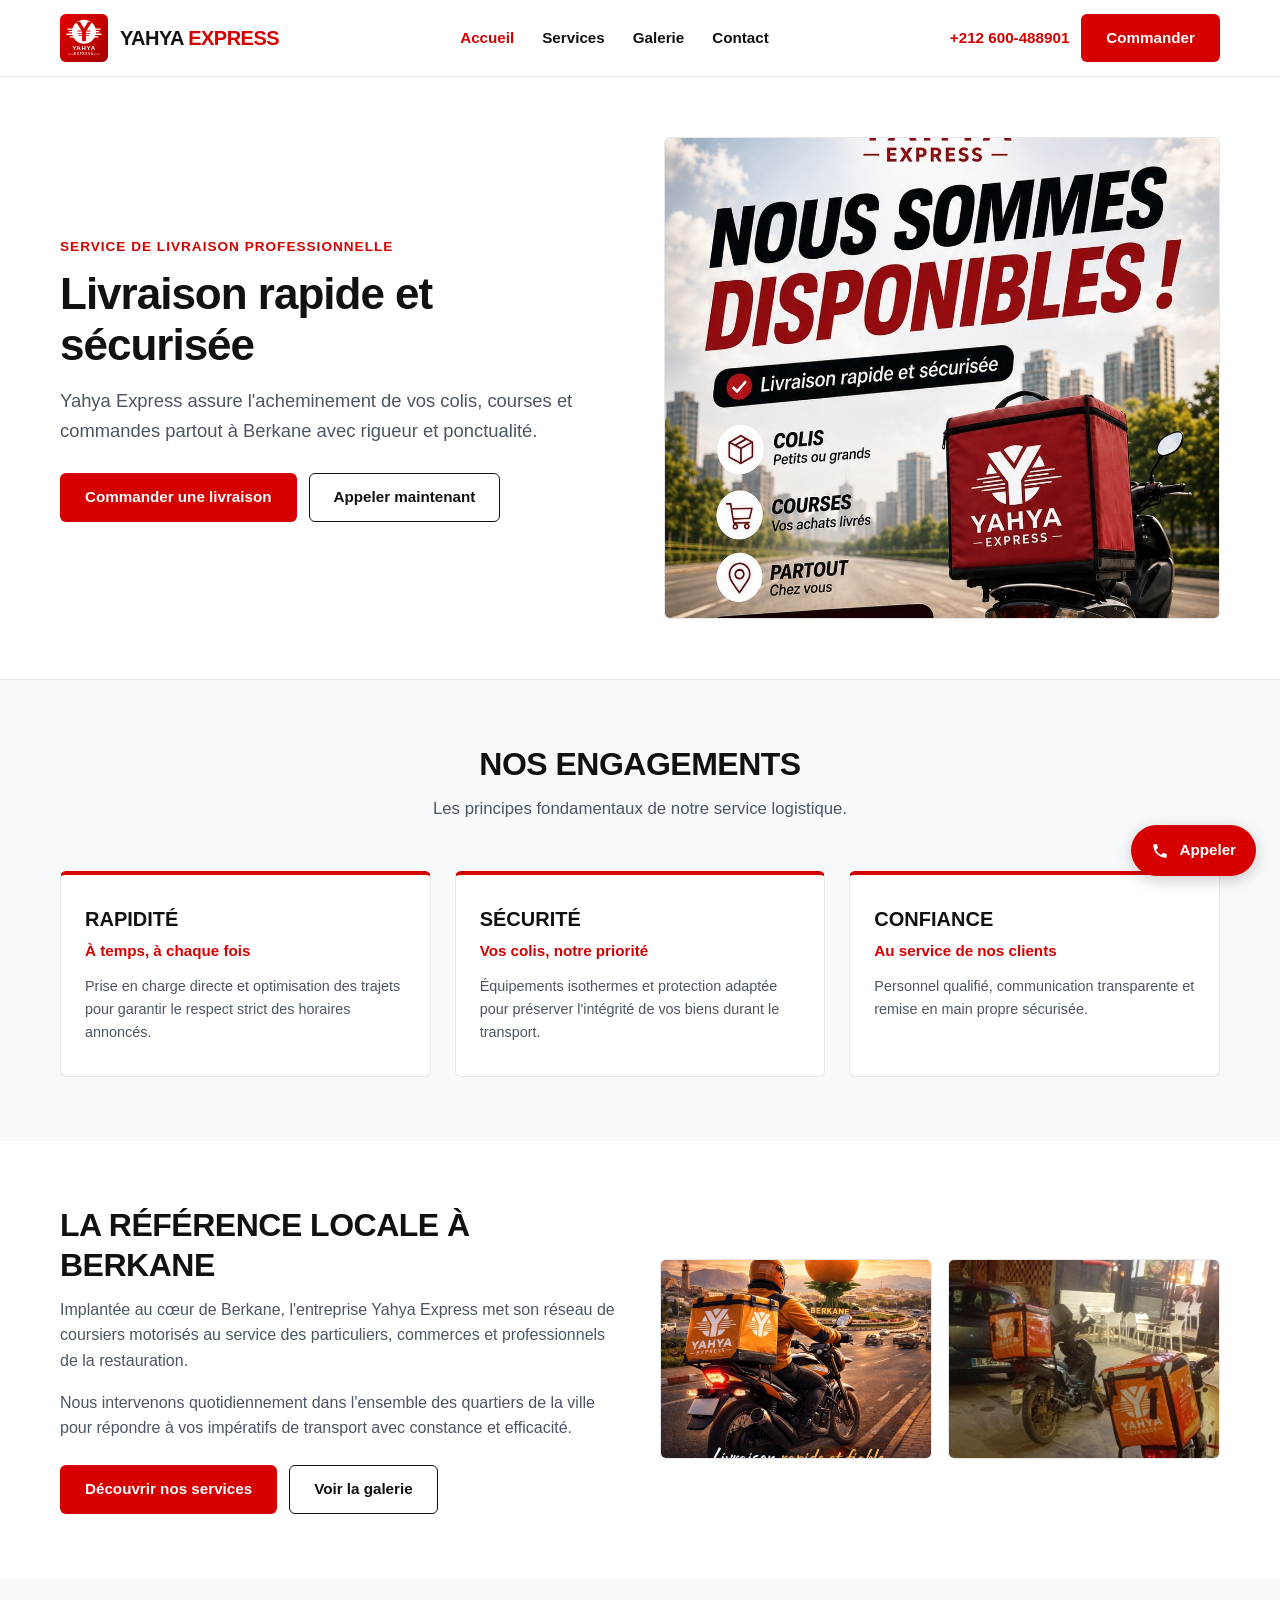
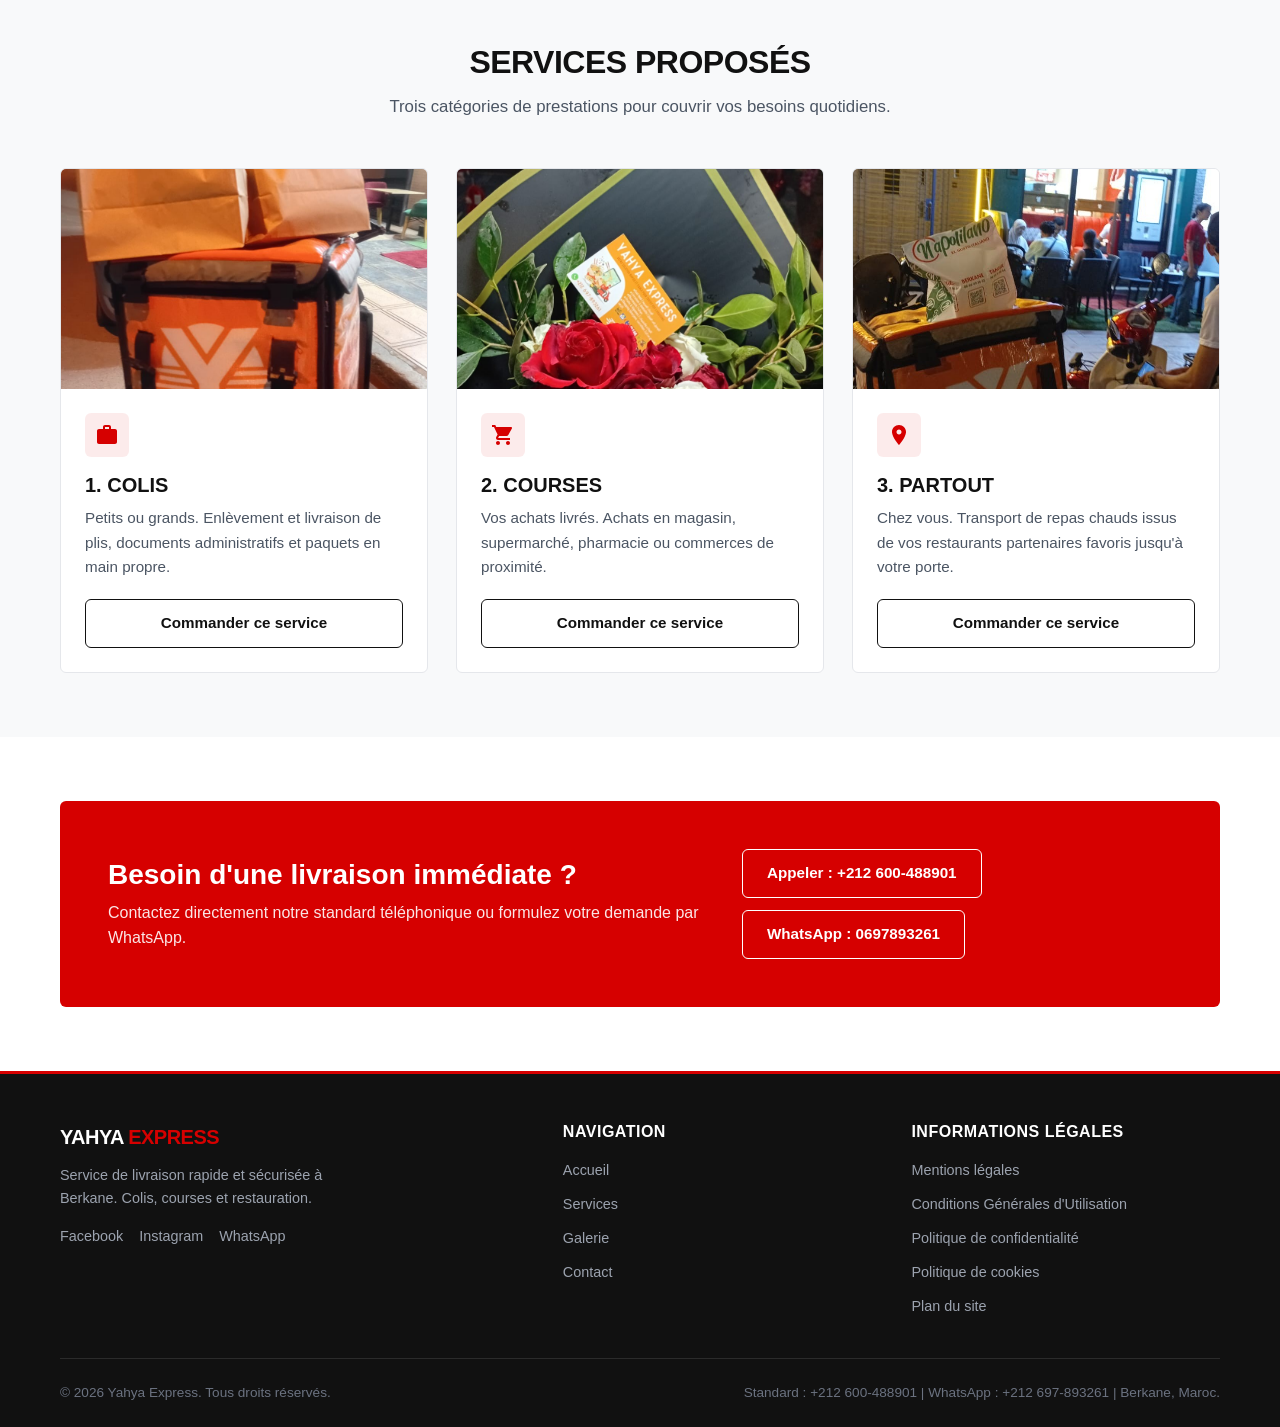
==== commit 3f9a15d0: "feat: add complete mandatory legal documents (mentions legales, cgu, politique confidentialite, cook" ====
--- a/index.html
+++ b/index.html
@@ -184,7 +184,7 @@
         </div>
         <div class="btn-group">
           <a href="tel:+212600488901" class="btn btn-outline-white">Appeler : +212 600-488901</a>
-          <a href="https://wa.me/212600488901?text=Demande%20de%20livraison" target="_blank" class="btn btn-outline-white">WhatsApp</a>
+          <a href="https://wa.me/212697893261?text=Demande%20de%20livraison" target="_blank" class="btn btn-outline-white">WhatsApp : 0697893261</a>
         </div>
       </div>
     </div>
@@ -203,6 +203,11 @@
         <div class="footer-brand">
           <span class="brand-name" style="color: var(--color-white);">YAHYA <span style="color: var(--color-primary);">EXPRESS</span></span>
           <p>Service de livraison rapide et sécurisée à Berkane. Colis, courses et restauration.</p>
+          <div style="margin-top: 16px; display: flex; gap: 16px;">
+            <a href="https://www.facebook.com/share/r/18RxTsJQQd/" target="_blank" style="color: #9CA3AF; font-size: 0.9rem;">Facebook</a>
+            <a href="https://www.instagram.com/yahyaexpress?utm_source=qr&igsi=OGlzcHl0dHpwaDJ2" target="_blank" style="color: #9CA3AF; font-size: 0.9rem;">Instagram</a>
+            <a href="https://wa.me/212697893261" target="_blank" style="color: #9CA3AF; font-size: 0.9rem;">WhatsApp</a>
+          </div>
         </div>
 
         <div>
@@ -216,18 +221,20 @@
         </div>
 
         <div>
-          <h4 class="footer-title">Contact</h4>
+          <h4 class="footer-title">Informations Légales</h4>
           <ul class="footer-links">
-            <li>Téléphone : +212 600-488901</li>
-            <li>Ville : Berkane, Maroc</li>
-            <li>Disponibilité : 7j/7</li>
+            <li><a href="mentions-legales.html">Mentions légales</a></li>
+            <li><a href="cgu.html">Conditions Générales d'Utilisation</a></li>
+            <li><a href="politique-confidentialite.html">Politique de confidentialité</a></li>
+            <li><a href="cookies.html">Politique de cookies</a></li>
+            <li><a href="sitemap.html">Plan du site</a></li>
           </ul>
         </div>
       </div>
 
       <div class="footer-bottom">
         <div>&copy; <span class="current-year"></span> Yahya Express. Tous droits réservés.</div>
-        <div>Livraison rapide et sécurisée.</div>
+        <div>Standard : +212 600-488901 | WhatsApp : +212 697-893261 | Berkane, Maroc.</div>
       </div>
     </div>
   </footer>
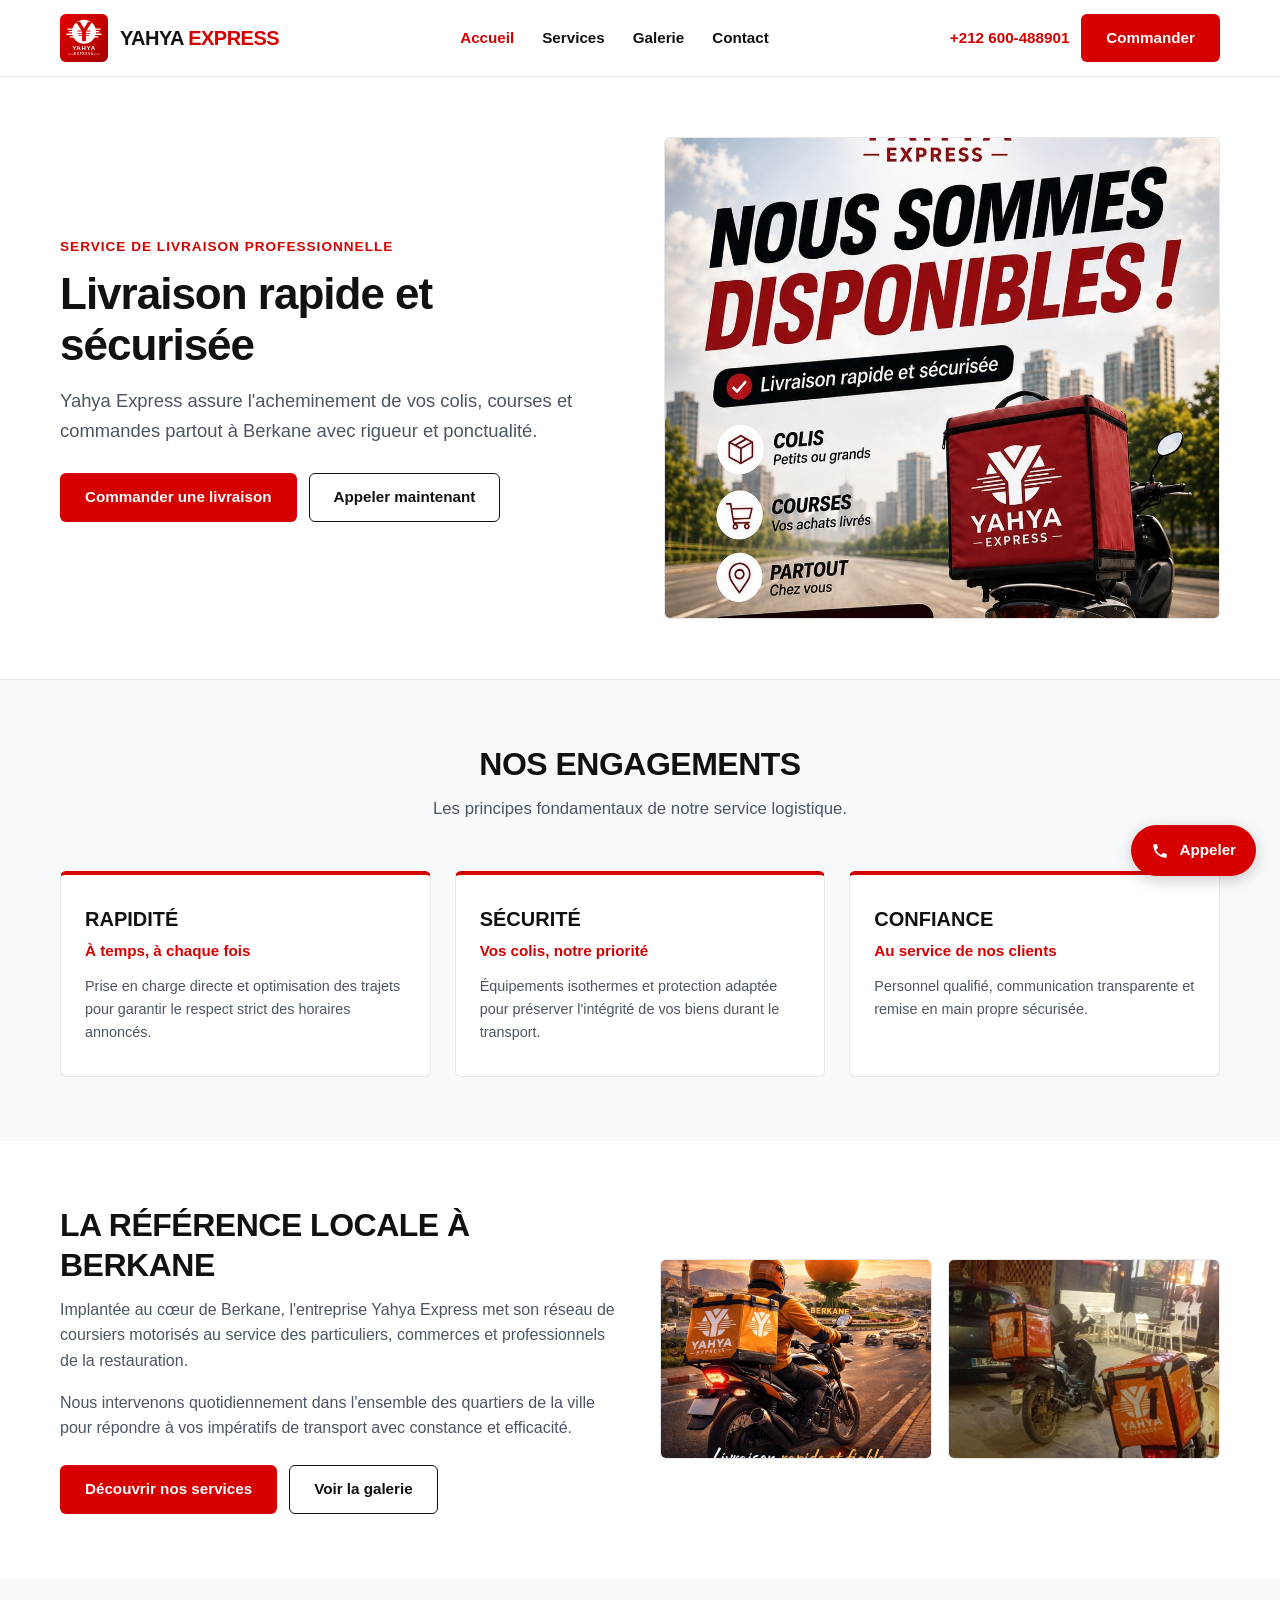
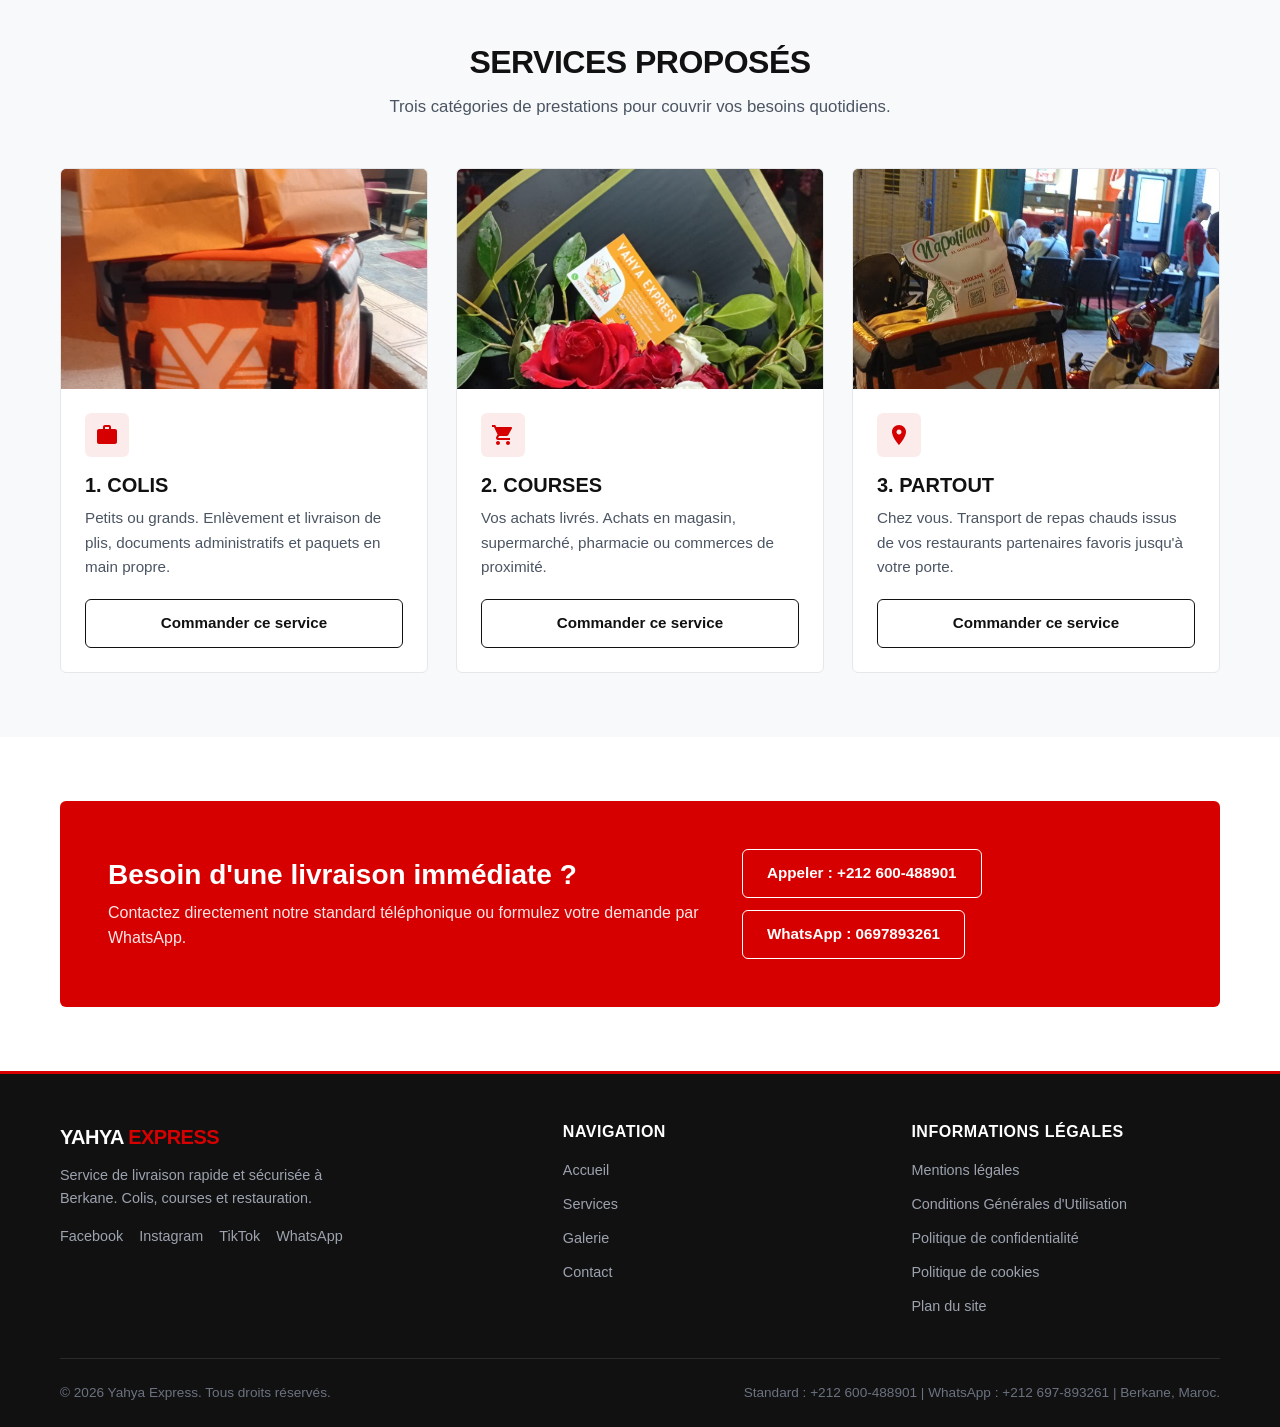
==== commit 11015926: "feat: integrate official TikTok channel and update social media links across all pages" ====
--- a/index.html
+++ b/index.html
@@ -203,9 +203,10 @@
         <div class="footer-brand">
           <span class="brand-name" style="color: var(--color-white);">YAHYA <span style="color: var(--color-primary);">EXPRESS</span></span>
           <p>Service de livraison rapide et sécurisée à Berkane. Colis, courses et restauration.</p>
-          <div style="margin-top: 16px; display: flex; gap: 16px;">
+          <div style="margin-top: 16px; display: flex; gap: 16px; flex-wrap: wrap;">
             <a href="https://www.facebook.com/share/r/18RxTsJQQd/" target="_blank" style="color: #9CA3AF; font-size: 0.9rem;">Facebook</a>
             <a href="https://www.instagram.com/yahyaexpress?utm_source=qr&igsi=OGlzcHl0dHpwaDJ2" target="_blank" style="color: #9CA3AF; font-size: 0.9rem;">Instagram</a>
+            <a href="https://www.tiktok.com/@yahya.express?_r=1&_t=ZS-9989slw1Ds7" target="_blank" style="color: #9CA3AF; font-size: 0.9rem;">TikTok</a>
             <a href="https://wa.me/212697893261" target="_blank" style="color: #9CA3AF; font-size: 0.9rem;">WhatsApp</a>
           </div>
         </div>
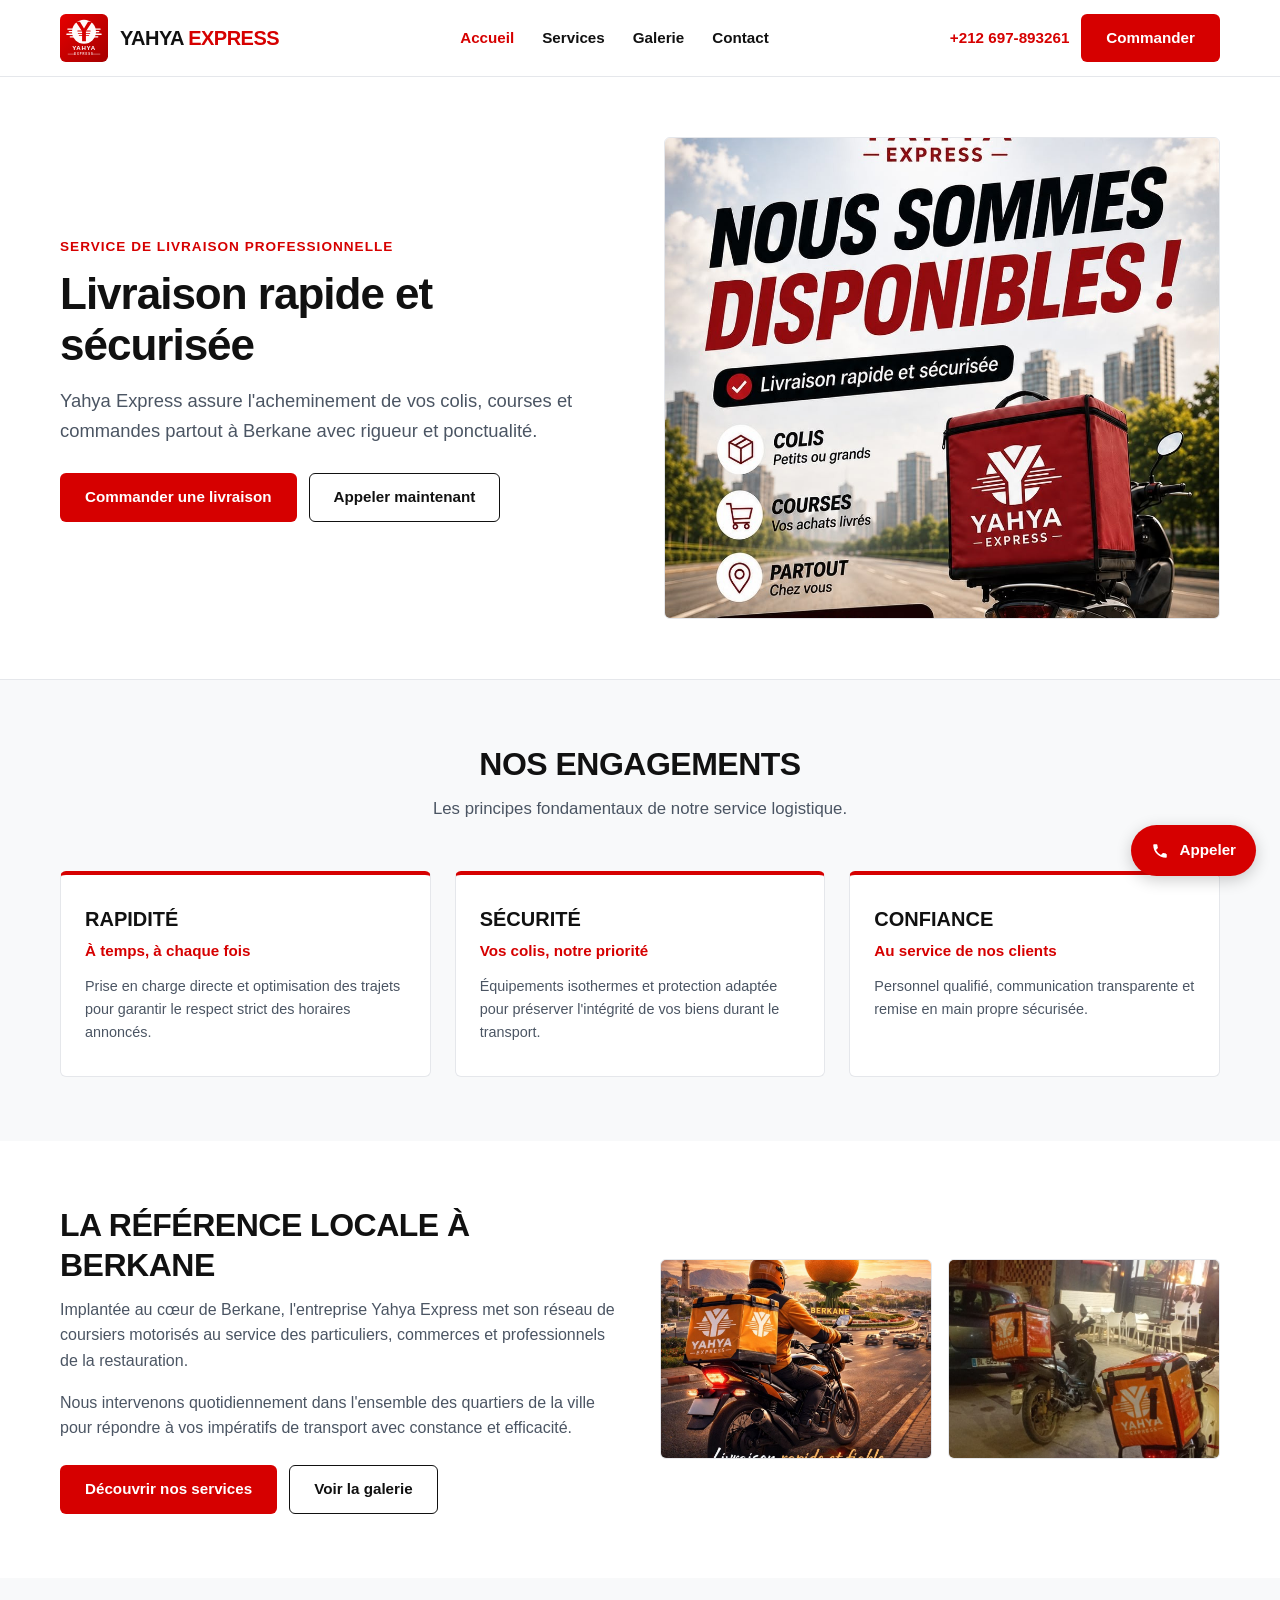
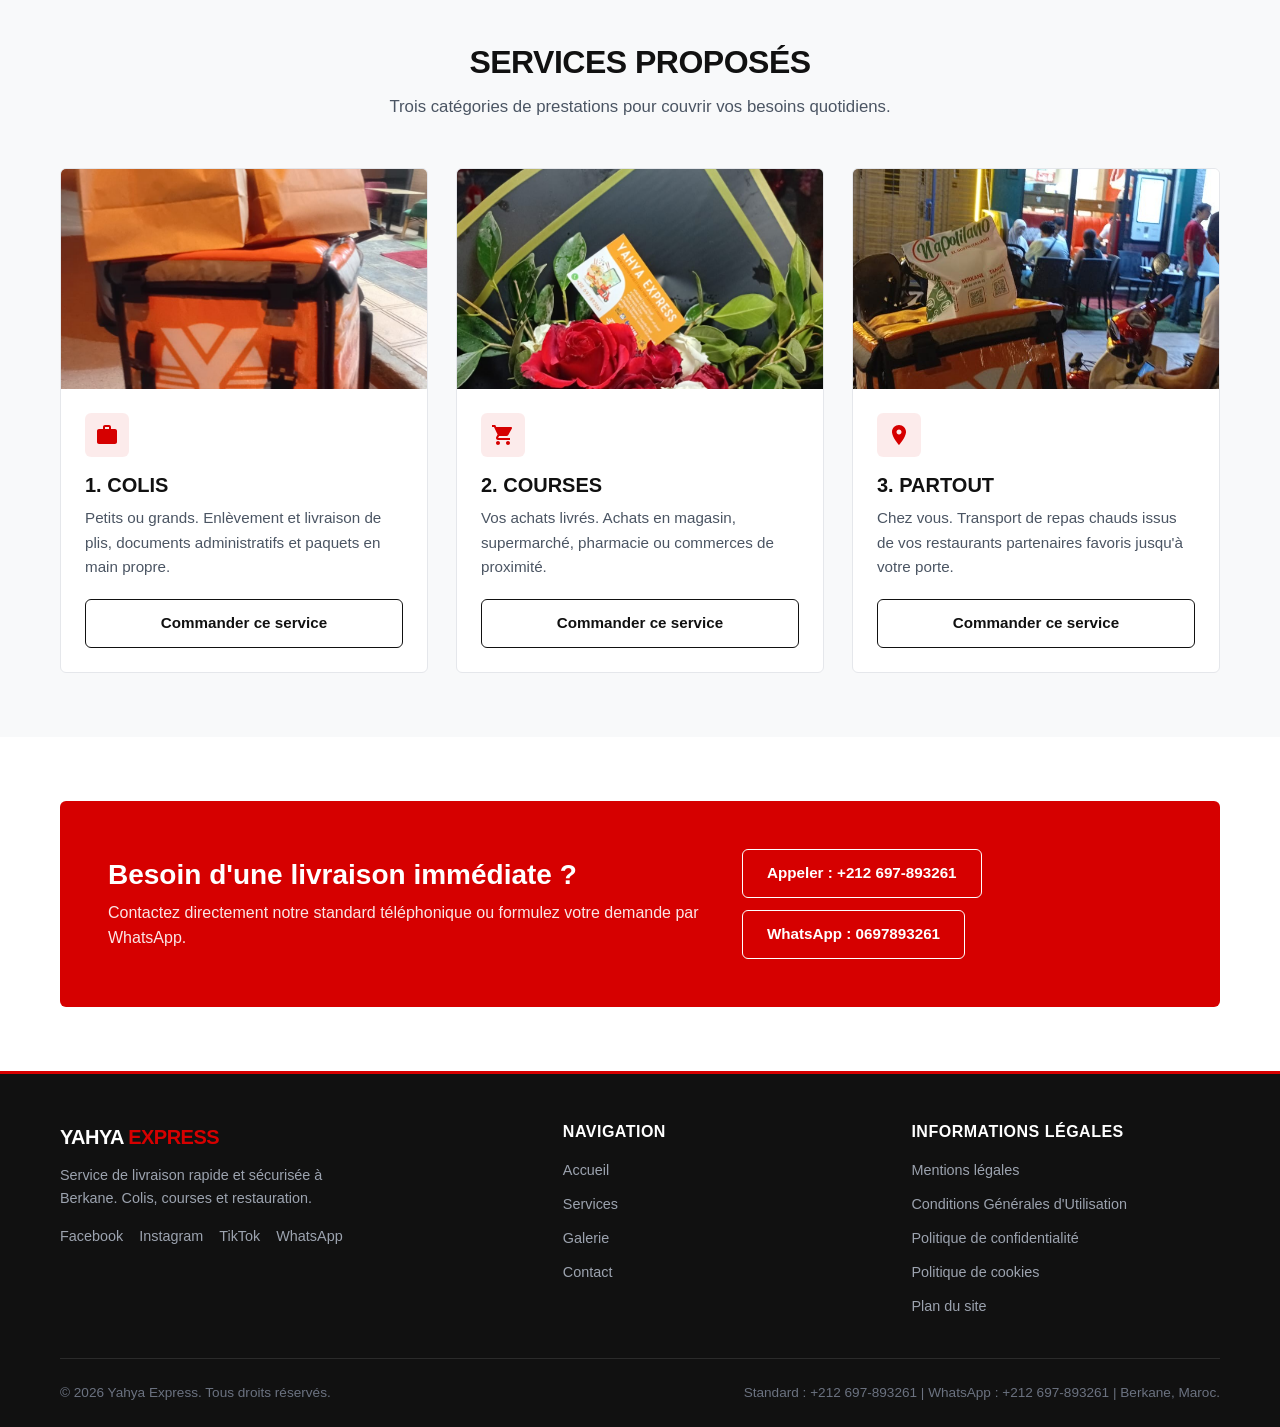
==== commit eabe947e: "fix: update standard phone number to +212 697-893261 across all pages and legal texts" ====
--- a/index.html
+++ b/index.html
@@ -27,7 +27,7 @@
         </ul>
 
         <div class="nav-cta">
-          <a href="tel:+212600488901" class="phone-link">+212 600-488901</a>
+          <a href="tel:+212697893261" class="phone-link">+212 697-893261</a>
           <a href="contact.html" class="btn btn-primary">Commander</a>
           <button class="mobile-menu-btn" aria-label="Menu">
             <span></span>
@@ -51,7 +51,7 @@
           </p>
           <div class="btn-group">
             <a href="contact.html" class="btn btn-primary">Commander une livraison</a>
-            <a href="tel:+212600488901" class="btn btn-outline">Appeler maintenant</a>
+            <a href="tel:+212697893261" class="btn btn-outline">Appeler maintenant</a>
           </div>
         </div>
         <div class="hero-image-wrapper">
@@ -183,7 +183,7 @@
           <p>Contactez directement notre standard téléphonique ou formulez votre demande par WhatsApp.</p>
         </div>
         <div class="btn-group">
-          <a href="tel:+212600488901" class="btn btn-outline-white">Appeler : +212 600-488901</a>
+          <a href="tel:+212697893261" class="btn btn-outline-white">Appeler : +212 697-893261</a>
           <a href="https://wa.me/212697893261?text=Demande%20de%20livraison" target="_blank" class="btn btn-outline-white">WhatsApp : 0697893261</a>
         </div>
       </div>
@@ -191,7 +191,7 @@
   </section>
 
   <!-- Bouton d'appel flottant -->
-  <a href="tel:+212600488901" class="floating-call-btn" aria-label="Appeler maintenant">
+  <a href="tel:+212697893261" class="floating-call-btn" aria-label="Appeler maintenant">
     <svg width="18" height="18" viewBox="0 0 24 24" fill="currentColor"><path d="M20.01 15.38c-1.23 0-2.42-.2-3.53-.56a.977.977 0 0 0-1.01.24l-2.2 2.2a15.053 15.053 0 0 1-6.59-6.59l2.2-2.21a.96.96 0 0 0 .25-1A11.36 11.36 0 0 1 8.5 3.99c0-.55-.45-1-1-1H4c-.55 0-1 .45-1 1 0 9.39 7.61 17 17 17 .55 0 1-.45 1-1v-3.5c0-.55-.45-1-1-.01z"/></svg>
     <span>Appeler</span>
   </a>
@@ -235,7 +235,7 @@
 
       <div class="footer-bottom">
         <div>&copy; <span class="current-year"></span> Yahya Express. Tous droits réservés.</div>
-        <div>Standard : +212 600-488901 | WhatsApp : +212 697-893261 | Berkane, Maroc.</div>
+        <div>Standard : +212 697-893261 | WhatsApp : +212 697-893261 | Berkane, Maroc.</div>
       </div>
     </div>
   </footer>
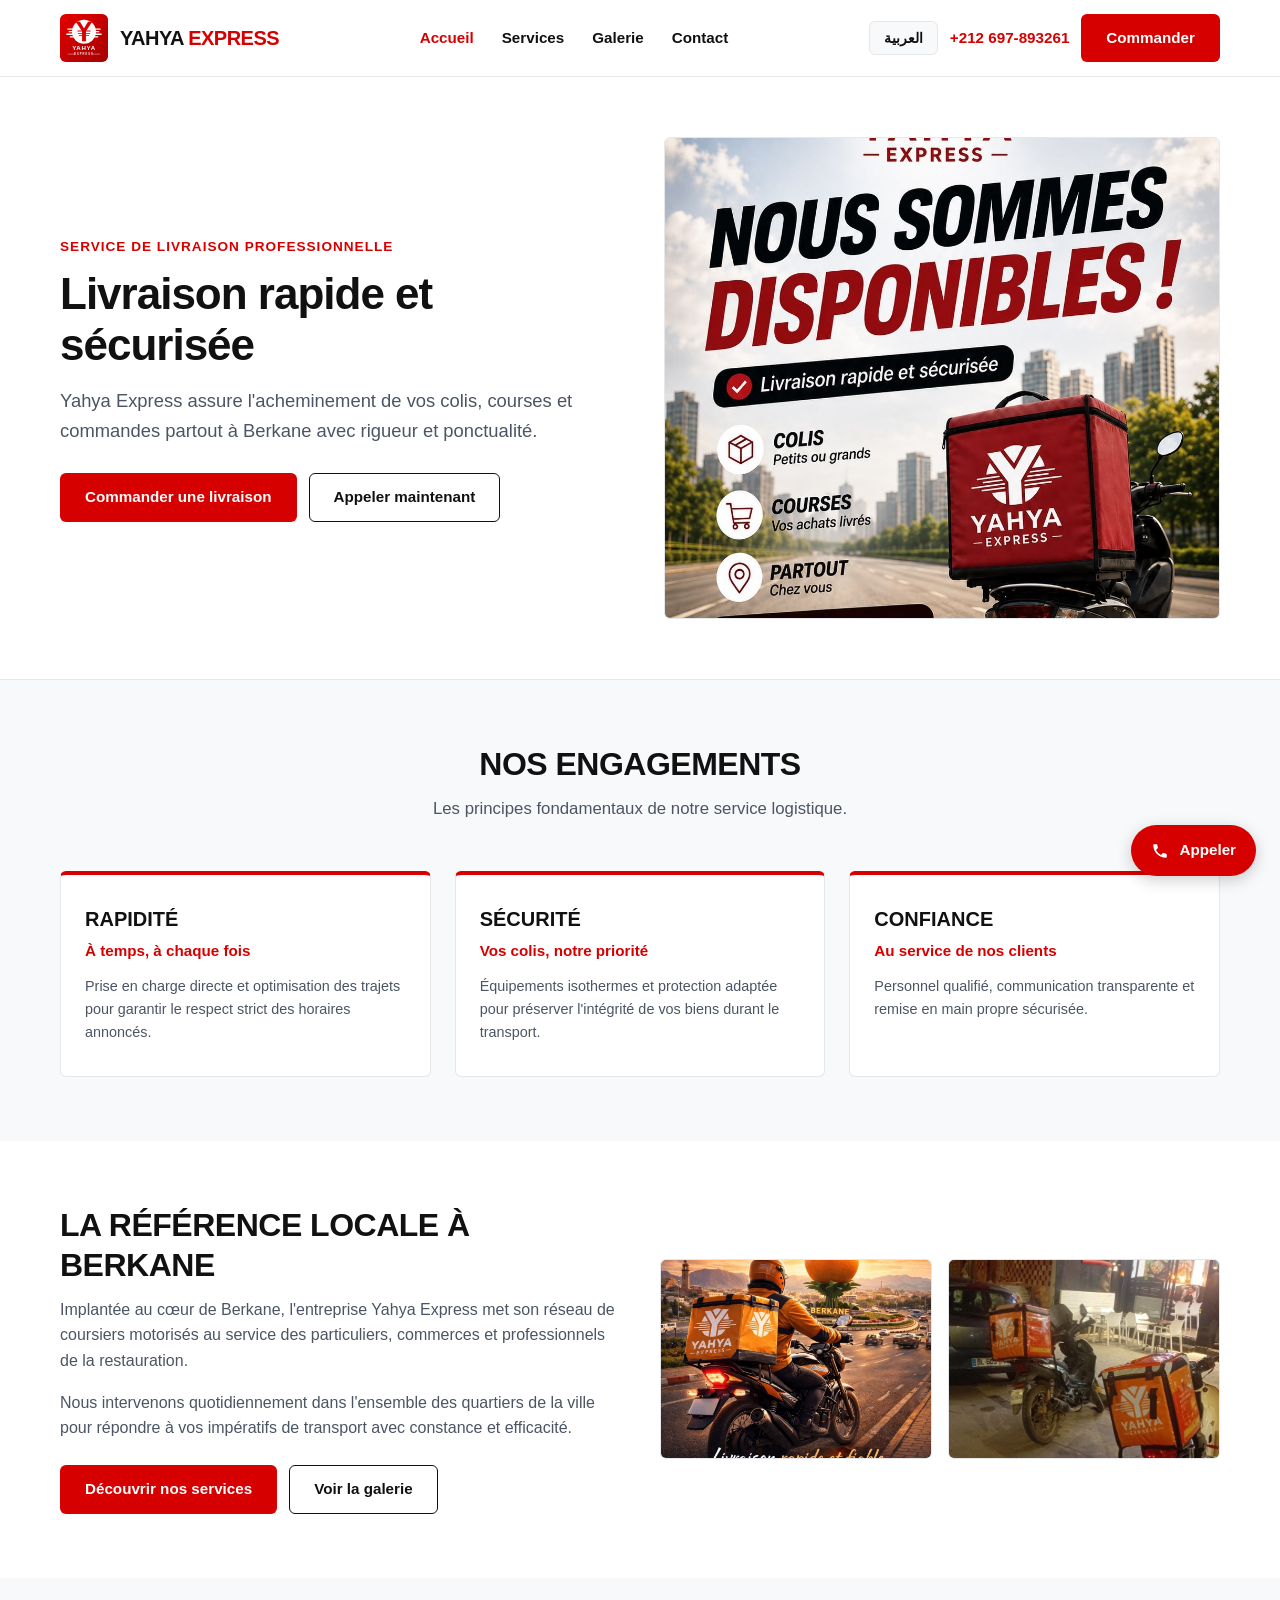
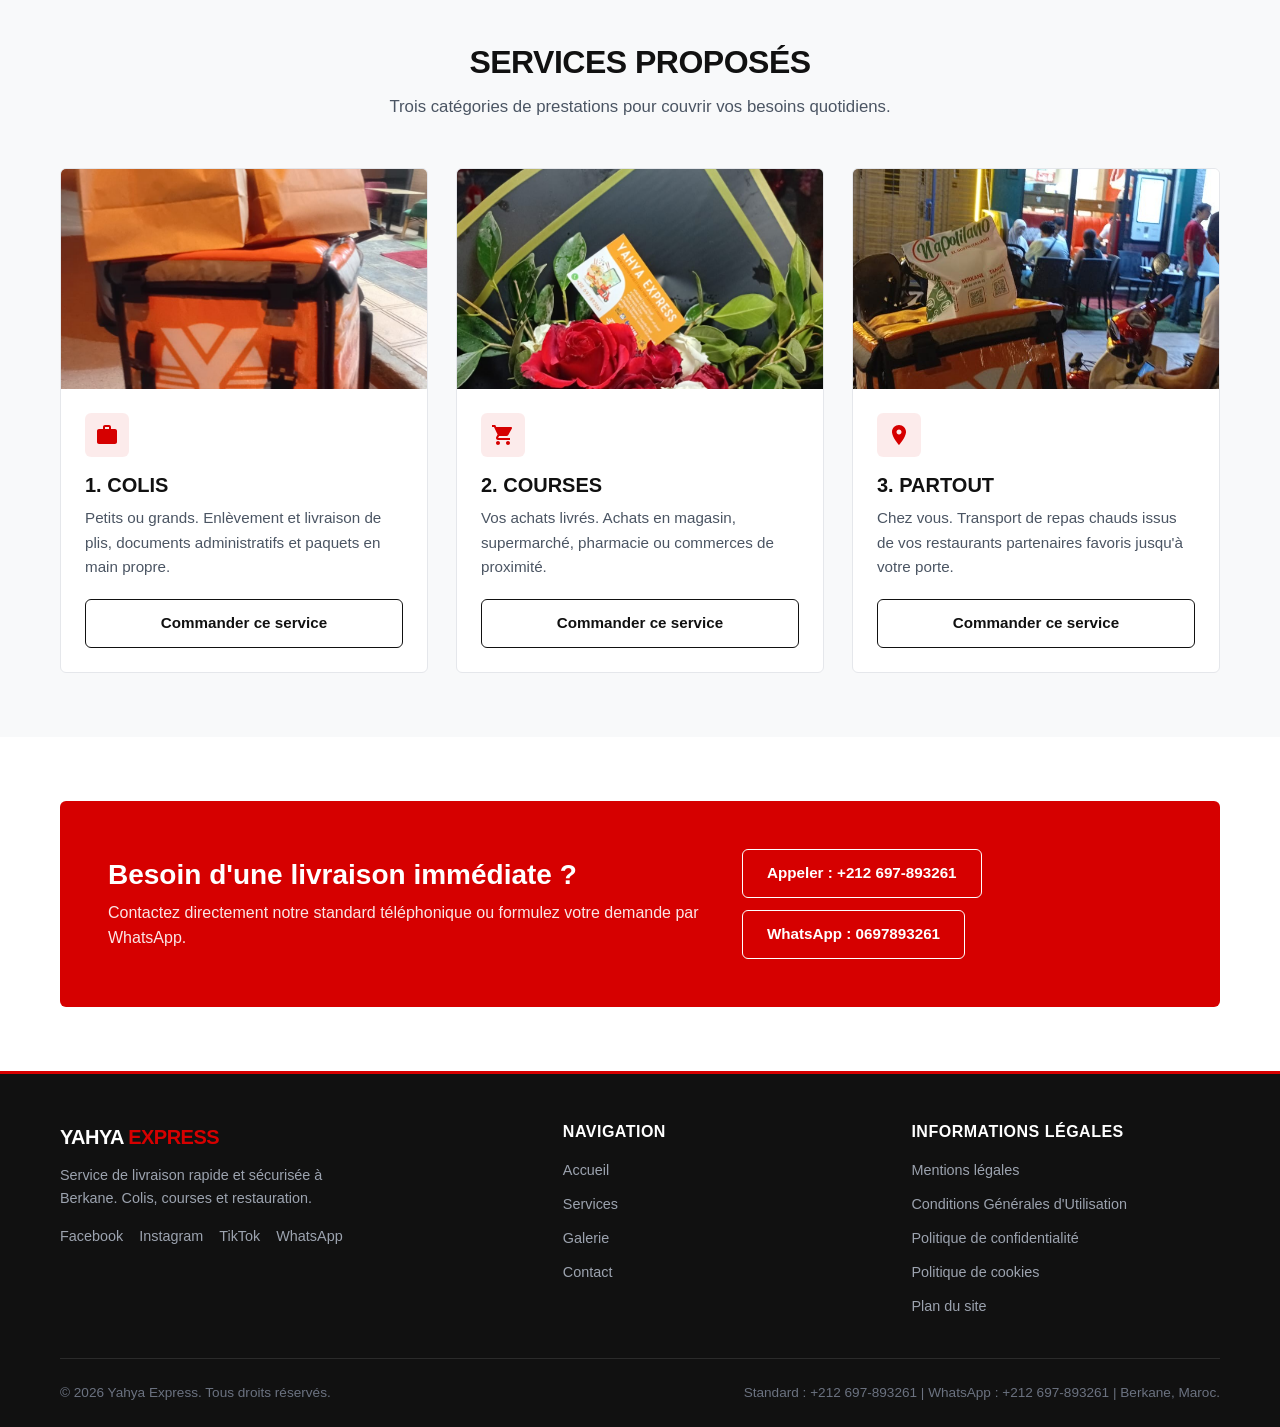
==== commit 7df160f1: "feat: complete Arabic (RTL) localization with automatic system language detection and language switc" ====
--- a/index.html
+++ b/index.html
@@ -1,5 +1,5 @@
 <!DOCTYPE html>
-<html lang="fr">
+<html lang="fr" dir="ltr">
 <head>
   <meta charset="UTF-8">
   <meta name="viewport" content="width=device-width, initial-scale=1.0">
@@ -20,15 +20,16 @@
         </a>
 
         <ul class="nav-links">
-          <li><a href="index.html" class="nav-link active">Accueil</a></li>
-          <li><a href="services.html" class="nav-link">Services</a></li>
-          <li><a href="gallery.html" class="nav-link">Galerie</a></li>
-          <li><a href="contact.html" class="nav-link">Contact</a></li>
+          <li><a href="index.html" class="nav-link active" data-i18n="nav_home">Accueil</a></li>
+          <li><a href="services.html" class="nav-link" data-i18n="nav_services">Services</a></li>
+          <li><a href="gallery.html" class="nav-link" data-i18n="nav_gallery">Galerie</a></li>
+          <li><a href="contact.html" class="nav-link" data-i18n="nav_contact">Contact</a></li>
         </ul>
 
         <div class="nav-cta">
+          <button class="lang-toggle-btn" aria-label="Langue">العربية</button>
           <a href="tel:+212697893261" class="phone-link">+212 697-893261</a>
-          <a href="contact.html" class="btn btn-primary">Commander</a>
+          <a href="contact.html" class="btn btn-primary" data-i18n="nav_order">Commander</a>
           <button class="mobile-menu-btn" aria-label="Menu">
             <span></span>
             <span></span>
@@ -44,14 +45,14 @@
     <div class="container">
       <div class="hero-grid">
         <div class="hero-content">
-          <span class="hero-tag">Service de livraison professionnelle</span>
-          <h1 class="hero-title">Livraison rapide et sécurisée</h1>
-          <p class="hero-subtitle">
+          <span class="hero-tag" data-i18n="hero_tag">Service de livraison professionnelle</span>
+          <h1 class="hero-title" data-i18n="hero_title">Livraison rapide et sécurisée</h1>
+          <p class="hero-subtitle" data-i18n="hero_subtitle">
             Yahya Express assure l'acheminement de vos colis, courses et commandes partout à Berkane avec rigueur et ponctualité.
           </p>
           <div class="btn-group">
-            <a href="contact.html" class="btn btn-primary">Commander une livraison</a>
-            <a href="tel:+212697893261" class="btn btn-outline">Appeler maintenant</a>
+            <a href="contact.html" class="btn btn-primary" data-i18n="hero_cta_order">Commander une livraison</a>
+            <a href="tel:+212697893261" class="btn btn-outline" data-i18n="hero_cta_call">Appeler maintenant</a>
           </div>
         </div>
         <div class="hero-image-wrapper">
@@ -65,31 +66,31 @@
   <section class="section section-alt">
     <div class="container">
       <div class="section-header">
-        <h2 class="section-title">Nos engagements</h2>
-        <p class="section-subtitle">Les principes fondamentaux de notre service logistique.</p>
+        <h2 class="section-title" data-i18n="features_title">Nos engagements</h2>
+        <p class="section-subtitle" data-i18n="features_subtitle">Les principes fondamentaux de notre service logistique.</p>
       </div>
 
       <div class="features-grid">
         <div class="feature-card">
-          <h3 class="feature-title">Rapidité</h3>
-          <div class="feature-subtitle">À temps, à chaque fois</div>
-          <p class="feature-text">
+          <h3 class="feature-title" data-i18n="feat_rapidity_title">Rapidité</h3>
+          <div class="feature-subtitle" data-i18n="feat_rapidity_sub">À temps, à chaque fois</div>
+          <p class="feature-text" data-i18n="feat_rapidity_desc">
             Prise en charge directe et optimisation des trajets pour garantir le respect strict des horaires annoncés.
           </p>
         </div>
 
         <div class="feature-card">
-          <h3 class="feature-title">Sécurité</h3>
-          <div class="feature-subtitle">Vos colis, notre priorité</div>
-          <p class="feature-text">
+          <h3 class="feature-title" data-i18n="feat_security_title">Sécurité</h3>
+          <div class="feature-subtitle" data-i18n="feat_security_sub">Vos colis, notre priorité</div>
+          <p class="feature-text" data-i18n="feat_security_desc">
             Équipements isothermes et protection adaptée pour préserver l'intégrité de vos biens durant le transport.
           </p>
         </div>
 
         <div class="feature-card">
-          <h3 class="feature-title">Confiance</h3>
-          <div class="feature-subtitle">Au service de nos clients</div>
-          <p class="feature-text">
+          <h3 class="feature-title" data-i18n="feat_trust_title">Confiance</h3>
+          <div class="feature-subtitle" data-i18n="feat_trust_sub">Au service de nos clients</div>
+          <p class="feature-text" data-i18n="feat_trust_desc">
             Personnel qualifié, communication transparente et remise en main propre sécurisée.
           </p>
         </div>
@@ -102,16 +103,16 @@
     <div class="container">
       <div class="brand-identity-grid">
         <div>
-          <h2 class="section-title">La référence locale à Berkane</h2>
-          <p style="margin-bottom: 16px;">
+          <h2 class="section-title" data-i18n="brand_title">La référence locale à Berkane</h2>
+          <p style="margin-bottom: 16px;" data-i18n="brand_desc_1">
             Implantée au cœur de Berkane, l'entreprise Yahya Express met son réseau de coursiers motorisés au service des particuliers, commerces et professionnels de la restauration.
           </p>
-          <p style="margin-bottom: 24px;">
+          <p style="margin-bottom: 24px;" data-i18n="brand_desc_2">
             Nous intervenons quotidiennement dans l'ensemble des quartiers de la ville pour répondre à vos impératifs de transport avec constance et efficacité.
           </p>
           <div class="btn-group">
-            <a href="services.html" class="btn btn-primary">Découvrir nos services</a>
-            <a href="gallery.html" class="btn btn-outline">Voir la galerie</a>
+            <a href="services.html" class="btn btn-primary" data-i18n="brand_cta_services">Découvrir nos services</a>
+            <a href="gallery.html" class="btn btn-outline" data-i18n="brand_cta_gallery">Voir la galerie</a>
           </div>
         </div>
 
@@ -127,8 +128,8 @@
   <section class="section section-alt">
     <div class="container">
       <div class="section-header">
-        <h2 class="section-title">Services proposés</h2>
-        <p class="section-subtitle">Trois catégories de prestations pour couvrir vos besoins quotidiens.</p>
+        <h2 class="section-title" data-i18n="services_title">Services proposés</h2>
+        <p class="section-subtitle" data-i18n="services_subtitle">Trois catégories de prestations pour couvrir vos besoins quotidiens.</p>
       </div>
 
       <div class="services-grid">
@@ -139,9 +140,9 @@
             <div class="service-icon-box">
               <svg width="24" height="24" viewBox="0 0 24 24" fill="currentColor"><path d="M20 6h-4V4c0-1.11-.89-2-2-2h-4c-1.11 0-2 .89-2 2v2H4c-1.11 0-1.99.89-1.99 2L2 19c0 1.11.89 2 2 2h16c1.11 0 2-.89 2-2V8c0-1.11-.89-2-2-2zm-6 0h-4V4h4v2z"/></svg>
             </div>
-            <h3 class="service-card-title">1. COLIS</h3>
-            <p class="service-card-desc">Petits ou grands. Enlèvement et livraison de plis, documents administratifs et paquets en main propre.</p>
-            <a href="contact.html?service=colis" class="btn btn-outline">Commander ce service</a>
+            <h3 class="service-card-title" data-i18n="service_1_title">1. COLIS</h3>
+            <p class="service-card-desc" data-i18n="service_1_desc">Petits ou grands. Enlèvement et livraison de plis, documents administratifs et paquets en main propre.</p>
+            <a href="contact.html?service=colis" class="btn btn-outline" data-i18n="service_order_btn">Commander ce service</a>
           </div>
         </div>
 
@@ -152,9 +153,9 @@
             <div class="service-icon-box">
               <svg width="24" height="24" viewBox="0 0 24 24" fill="currentColor"><path d="M7 18c-1.1 0-1.99.9-1.99 2S5.9 22 7 22s2-.9 2-2-.9-2-2-2zM1 2v2h2l3.6 7.59-1.35 2.45c-.16.28-.25.61-.25.96 0 1.1.9 2 2 2h12v-2H7.42c-.14 0-.25-.11-.25-.25l.03-.12.9-1.63h7.45c.75 0 1.41-.41 1.75-1.03l3.58-6.49c.08-.14.12-.31.12-.48 0-.55-.45-1-1-1H5.21l-.94-2H1zm16 16c-1.1 0-1.99.9-1.99 2s.89 2 1.99 2 2-.9 2-2-.9-2-2-2z"/></svg>
             </div>
-            <h3 class="service-card-title">2. COURSES</h3>
-            <p class="service-card-desc">Vos achats livrés. Achats en magasin, supermarché, pharmacie ou commerces de proximité.</p>
-            <a href="contact.html?service=courses" class="btn btn-outline">Commander ce service</a>
+            <h3 class="service-card-title" data-i18n="service_2_title">2. COURSES</h3>
+            <p class="service-card-desc" data-i18n="service_2_desc">Vos achats livrés. Achats en magasin, supermarché, pharmacie ou commerces de proximité.</p>
+            <a href="contact.html?service=courses" class="btn btn-outline" data-i18n="service_order_btn">Commander ce service</a>
           </div>
         </div>
 
@@ -165,9 +166,9 @@
             <div class="service-icon-box">
               <svg width="24" height="24" viewBox="0 0 24 24" fill="currentColor"><path d="M12 2C8.13 2 5 5.13 5 9c0 5.25 7 13 7 13s7-7.75 7-13c0-3.87-3.13-7-7-7zm0 9.5c-1.38 0-2.5-1.12-2.5-2.5s1.12-2.5 2.5-2.5 2.5 1.12 2.5 2.5-1.12 2.5-2.5 2.5z"/></svg>
             </div>
-            <h3 class="service-card-title">3. PARTOUT</h3>
-            <p class="service-card-desc">Chez vous. Transport de repas chauds issus de vos restaurants partenaires favoris jusqu'à votre porte.</p>
-            <a href="contact.html?service=partout" class="btn btn-outline">Commander ce service</a>
+            <h3 class="service-card-title" data-i18n="service_3_title">3. PARTOUT</h3>
+            <p class="service-card-desc" data-i18n="service_3_desc">Chez vous. Transport de repas chauds issus de vos restaurants partenaires favoris jusqu'à votre porte.</p>
+            <a href="contact.html?service=partout" class="btn btn-outline" data-i18n="service_order_btn">Commander ce service</a>
           </div>
         </div>
       </div>
@@ -179,12 +180,12 @@
     <div class="container">
       <div class="cta-banner">
         <div>
-          <h2>Besoin d'une livraison immédiate ?</h2>
-          <p>Contactez directement notre standard téléphonique ou formulez votre demande par WhatsApp.</p>
+          <h2 data-i18n="cta_banner_title">Besoin d'une livraison immédiate ?</h2>
+          <p data-i18n="cta_banner_desc">Contactez directement notre standard téléphonique ou formulez votre demande par WhatsApp.</p>
         </div>
         <div class="btn-group">
-          <a href="tel:+212697893261" class="btn btn-outline-white">Appeler : +212 697-893261</a>
-          <a href="https://wa.me/212697893261?text=Demande%20de%20livraison" target="_blank" class="btn btn-outline-white">WhatsApp : 0697893261</a>
+          <a href="tel:+212697893261" class="btn btn-outline-white" data-i18n="cta_banner_call">Appeler : +212 697-893261</a>
+          <a href="https://wa.me/212697893261?text=Demande%20de%20livraison" target="_blank" class="btn btn-outline-white" data-i18n="cta_banner_wa">WhatsApp : 0697893261</a>
         </div>
       </div>
     </div>
@@ -193,7 +194,7 @@
   <!-- Bouton d'appel flottant -->
   <a href="tel:+212697893261" class="floating-call-btn" aria-label="Appeler maintenant">
     <svg width="18" height="18" viewBox="0 0 24 24" fill="currentColor"><path d="M20.01 15.38c-1.23 0-2.42-.2-3.53-.56a.977.977 0 0 0-1.01.24l-2.2 2.2a15.053 15.053 0 0 1-6.59-6.59l2.2-2.21a.96.96 0 0 0 .25-1A11.36 11.36 0 0 1 8.5 3.99c0-.55-.45-1-1-1H4c-.55 0-1 .45-1 1 0 9.39 7.61 17 17 17 .55 0 1-.45 1-1v-3.5c0-.55-.45-1-1-.01z"/></svg>
-    <span>Appeler</span>
+    <span data-i18n="float_call">Appeler</span>
   </a>
 
   <!-- Pied de page -->
@@ -202,7 +203,7 @@
       <div class="footer-grid">
         <div class="footer-brand">
           <span class="brand-name" style="color: var(--color-white);">YAHYA <span style="color: var(--color-primary);">EXPRESS</span></span>
-          <p>Service de livraison rapide et sécurisée à Berkane. Colis, courses et restauration.</p>
+          <p data-i18n="footer_desc">Service de livraison rapide et sécurisée à Berkane. Colis, courses et restauration.</p>
           <div style="margin-top: 16px; display: flex; gap: 16px; flex-wrap: wrap;">
             <a href="https://www.facebook.com/share/r/18RxTsJQQd/" target="_blank" style="color: #9CA3AF; font-size: 0.9rem;">Facebook</a>
             <a href="https://www.instagram.com/yahyaexpress?utm_source=qr&igsi=OGlzcHl0dHpwaDJ2" target="_blank" style="color: #9CA3AF; font-size: 0.9rem;">Instagram</a>
@@ -212,17 +213,17 @@
         </div>
 
         <div>
-          <h4 class="footer-title">Navigation</h4>
+          <h4 class="footer-title" data-i18n="footer_nav_title">Navigation</h4>
           <ul class="footer-links">
-            <li><a href="index.html">Accueil</a></li>
-            <li><a href="services.html">Services</a></li>
-            <li><a href="gallery.html">Galerie</a></li>
-            <li><a href="contact.html">Contact</a></li>
+            <li><a href="index.html" data-i18n="nav_home">Accueil</a></li>
+            <li><a href="services.html" data-i18n="nav_services">Services</a></li>
+            <li><a href="gallery.html" data-i18n="nav_gallery">Galerie</a></li>
+            <li><a href="contact.html" data-i18n="nav_contact">Contact</a></li>
           </ul>
         </div>
 
         <div>
-          <h4 class="footer-title">Informations Légales</h4>
+          <h4 class="footer-title" data-i18n="footer_legal_title">Informations Légales</h4>
           <ul class="footer-links">
             <li><a href="mentions-legales.html">Mentions légales</a></li>
             <li><a href="cgu.html">Conditions Générales d'Utilisation</a></li>
@@ -234,12 +235,13 @@
       </div>
 
       <div class="footer-bottom">
-        <div>&copy; <span class="current-year"></span> Yahya Express. Tous droits réservés.</div>
-        <div>Standard : +212 697-893261 | WhatsApp : +212 697-893261 | Berkane, Maroc.</div>
+        <div>&copy; <span class="current-year"></span> Yahya Express. <span data-i18n="footer_rights">Tous droits réservés.</span></div>
+        <div data-i18n="footer_loc">Standard : +212 697-893261 | WhatsApp : +212 697-893261 | Berkane, Maroc.</div>
       </div>
     </div>
   </footer>
 
+  <script src="scripts/i18n.js"></script>
   <script src="scripts/main.js"></script>
 </body>
 </html>
--- a/styles/style.css
+++ b/styles/style.css
@@ -1,7 +1,7 @@
 /* ==========================================================================
    Yahya Express - Feuille de style principale
    Couleurs : Rouge #D60000 | Blanc #FFFFFF | Noir #111111
-   Design : Professionnel, Moderne, Responsive
+   Support Multilingue : Francais (LTR) & Arabe (RTL)
    ========================================================================== */
 
 :root {
@@ -16,6 +16,7 @@
   --color-gray-muted: #6B7280;
 
   --font-family: -apple-system, BlinkMacSystemFont, "Segoe UI", Roboto, "Helvetica Neue", Arial, sans-serif;
+  --font-family-arabic: -apple-system, BlinkMacSystemFont, "Segoe UI", "Tahoma", "Cairo", Arial, sans-serif;
   
   --container-width: 1200px;
   --header-height: 76px;
@@ -37,6 +38,13 @@
   color: var(--color-dark);
   background-color: var(--color-white);
   scroll-behavior: smooth;
+}
+
+/* Support RTL (Arabe) */
+html[dir="rtl"] {
+  font-family: var(--font-family-arabic);
+  direction: rtl;
+  text-align: right;
 }
 
 body {
@@ -112,8 +120,11 @@
 .section-title {
   font-size: 2rem;
   margin-bottom: 12px;
+  letter-spacing: -0.5px;
+}
+
+html[dir="ltr"] .section-title {
   text-transform: uppercase;
-  letter-spacing: -0.5px;
 }
 
 .section-subtitle {
@@ -171,6 +182,28 @@
   display: flex;
   flex-wrap: wrap;
   gap: 12px;
+}
+
+/* Bouton de Changement de Langue */
+.lang-toggle-btn {
+  background-color: var(--color-gray-light);
+  color: var(--color-dark);
+  border: 1px solid var(--color-gray-border);
+  padding: 8px 14px;
+  border-radius: var(--border-radius);
+  font-size: 0.88rem;
+  font-weight: 700;
+  cursor: pointer;
+  transition: all var(--transition-speed) ease;
+  display: inline-flex;
+  align-items: center;
+  gap: 6px;
+}
+
+.lang-toggle-btn:hover {
+  background-color: var(--color-primary);
+  color: var(--color-white);
+  border-color: var(--color-primary);
 }
 
 /* En-tete Fixe (Sticky Header) */
@@ -591,6 +624,11 @@
   transition: background-color var(--transition-speed) ease, transform var(--transition-speed) ease;
 }
 
+html[dir="rtl"] .floating-call-btn {
+  right: auto;
+  left: 24px;
+}
+
 .floating-call-btn:hover {
   background-color: var(--color-primary-hover);
   transform: translateY(-2px);
@@ -651,6 +689,12 @@
   justify-content: space-between;
   font-size: 0.85rem;
   color: #6B7280;
+}
+
+/* Ajustements RTL Spécifiques */
+html[dir="rtl"] ul {
+  padding-right: 20px;
+  padding-left: 0;
 }
 
 /* Animations CSS pures (Fade In) */
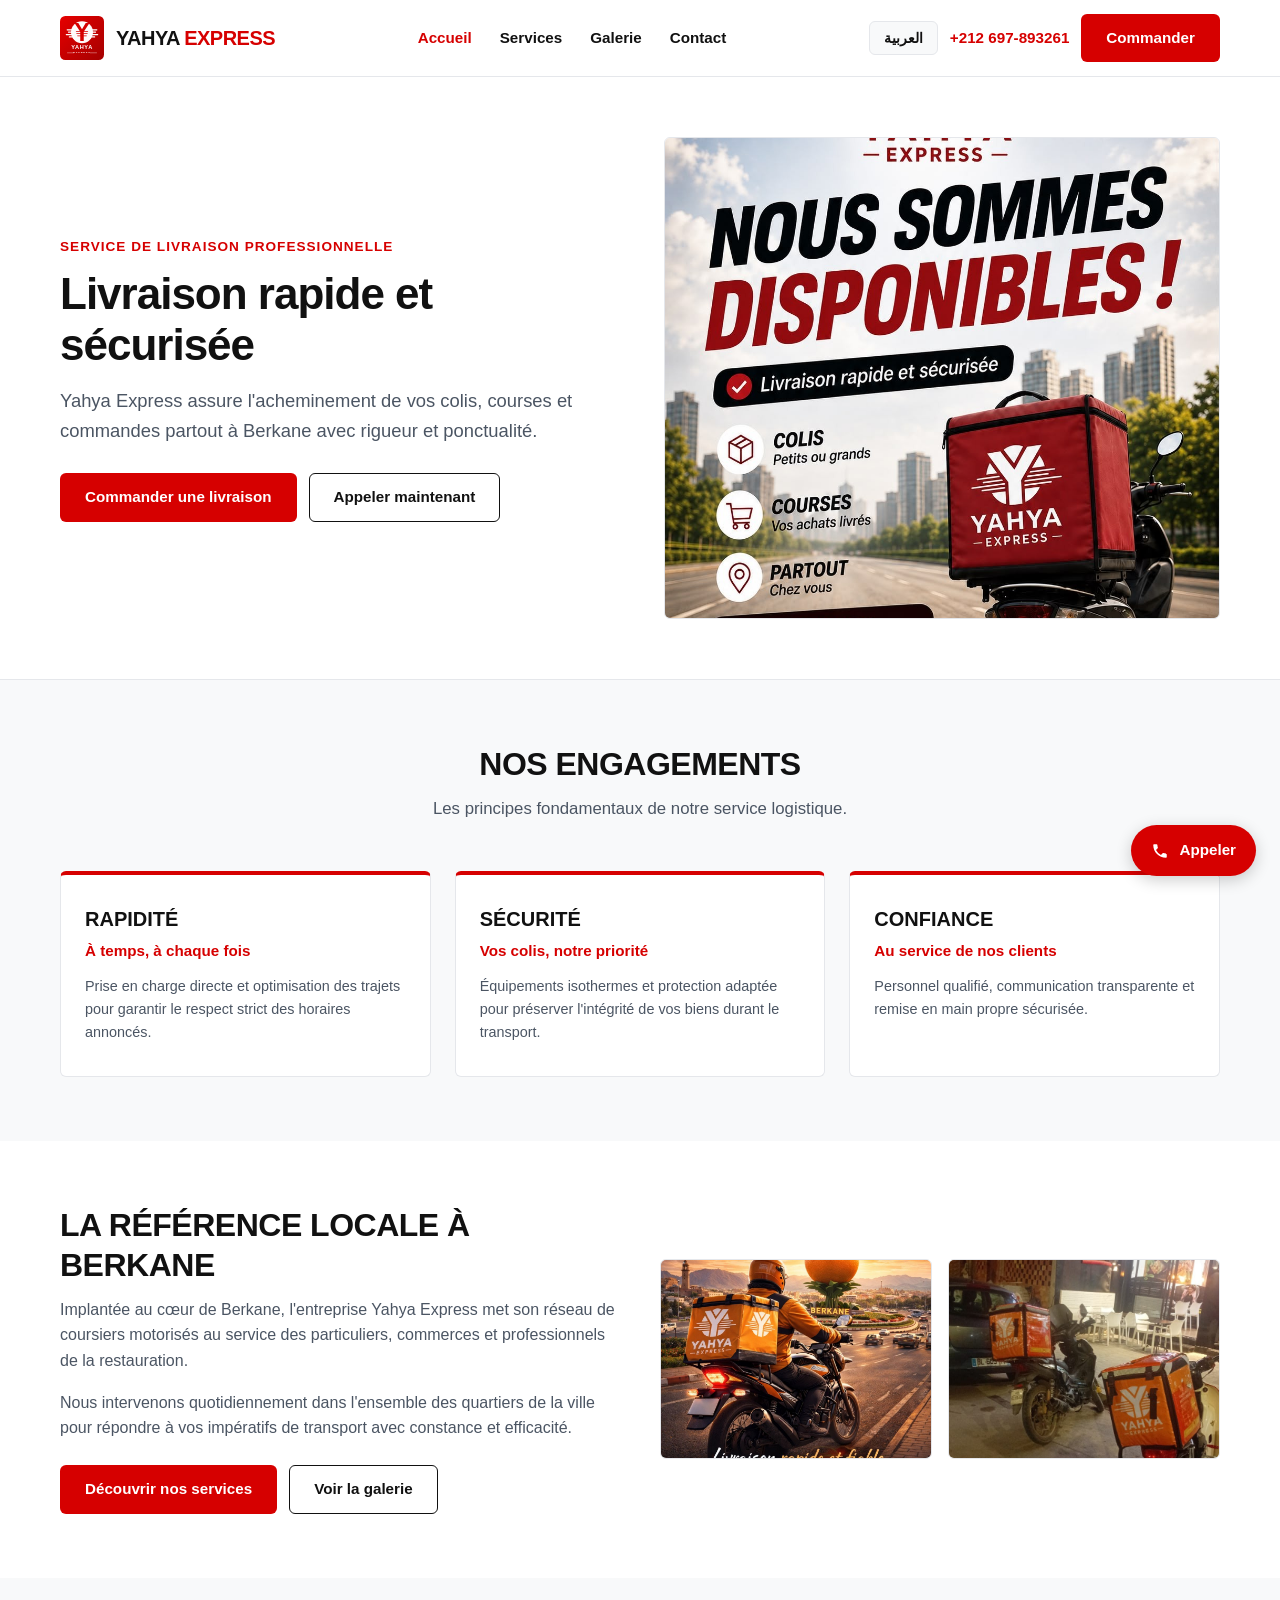
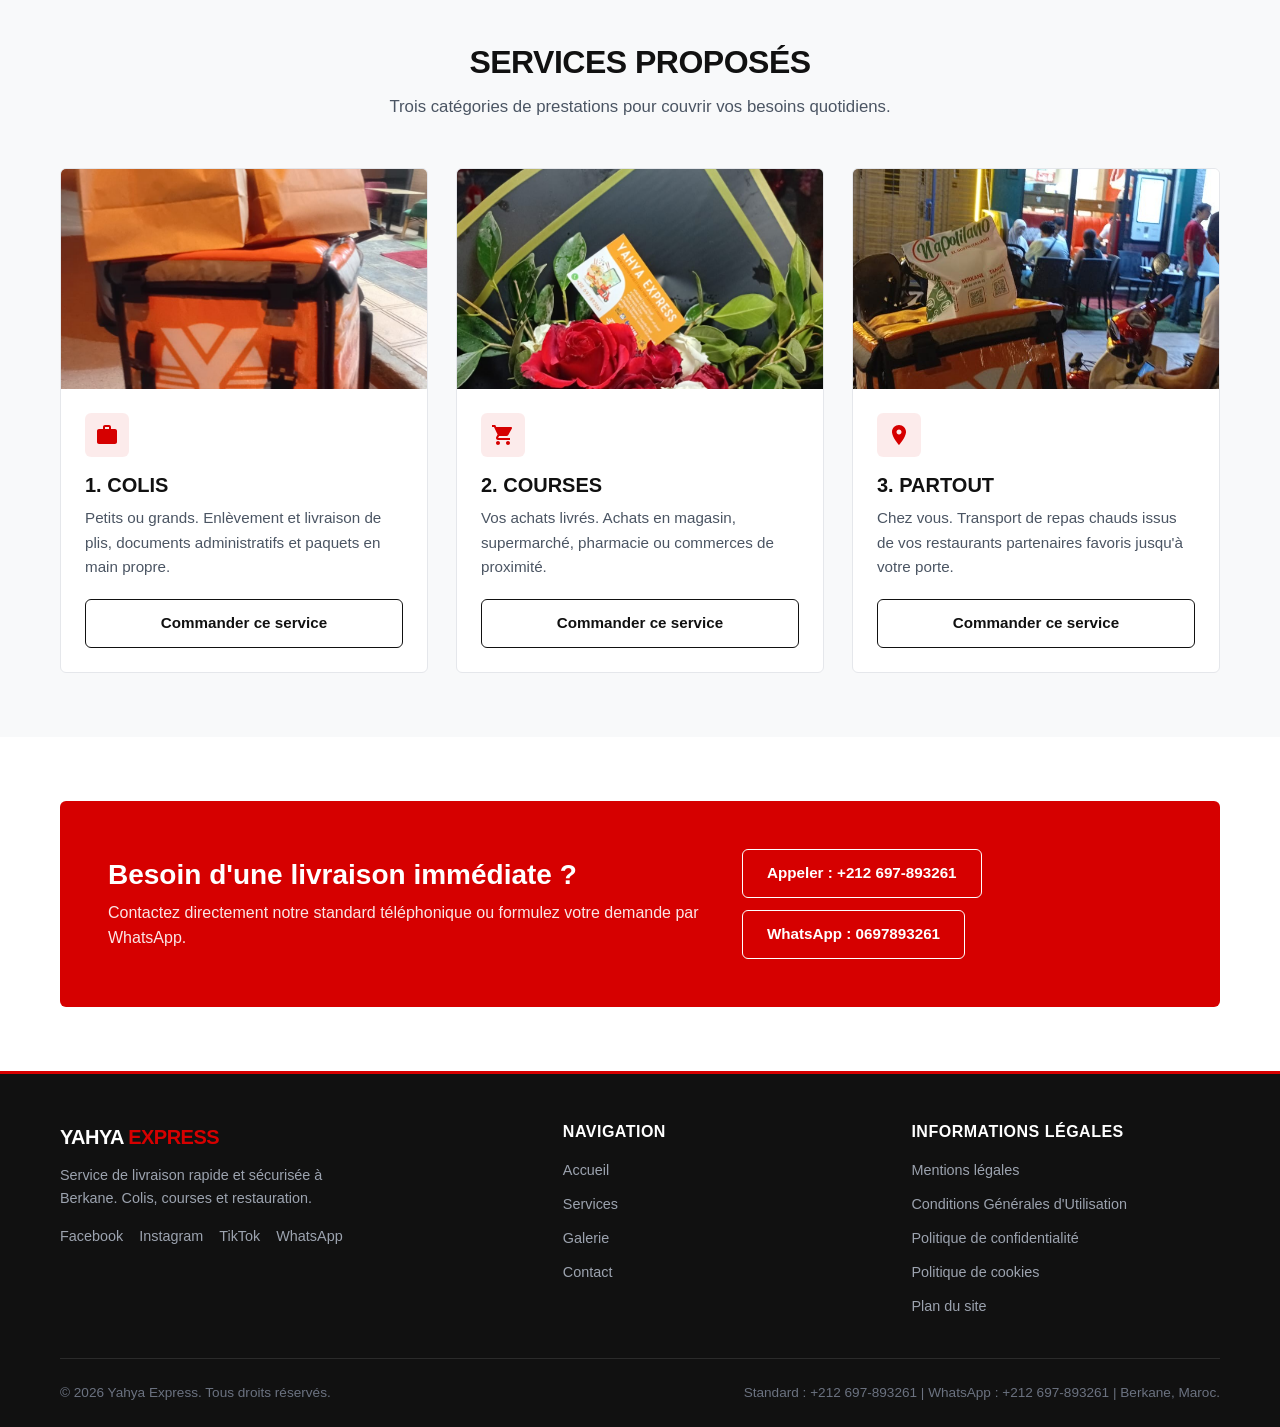
==== commit 2efabed6: "fix(responsive): resoudre le chevauchement du bouton arabe avec le logo et optimiser la navbar mobil" ====
--- a/index.html
+++ b/index.html
@@ -24,6 +24,7 @@
           <li><a href="services.html" class="nav-link" data-i18n="nav_services">Services</a></li>
           <li><a href="gallery.html" class="nav-link" data-i18n="nav_gallery">Galerie</a></li>
           <li><a href="contact.html" class="nav-link" data-i18n="nav_contact">Contact</a></li>
+          <li class="mobile-cta-item"><a href="contact.html" class="btn btn-primary" data-i18n="nav_order">Commander</a></li>
         </ul>
 
         <div class="nav-cta">
--- a/styles/style.css
+++ b/styles/style.css
@@ -198,6 +198,8 @@
   display: inline-flex;
   align-items: center;
   gap: 6px;
+  flex-shrink: 0;
+  white-space: nowrap;
 }
 
 .lang-toggle-btn:hover {
@@ -222,17 +224,22 @@
   align-items: center;
   justify-content: space-between;
   height: var(--header-height);
+  gap: 16px;
 }
 
 .brand-logo {
   display: flex;
   align-items: center;
   gap: 12px;
+  flex-shrink: 0;
+  min-width: 0;
 }
 
 .brand-logo img {
-  height: 48px;
-  width: auto;
+  height: 44px;
+  width: 44px;
+  object-fit: contain;
+  flex-shrink: 0;
 }
 
 .brand-name {
@@ -241,6 +248,7 @@
   letter-spacing: -0.5px;
   color: var(--color-dark);
   text-transform: uppercase;
+  white-space: nowrap;
 }
 
 .brand-name span {
@@ -251,12 +259,14 @@
   display: flex;
   list-style: none;
   gap: 28px;
+  align-items: center;
 }
 
 .nav-link {
   font-size: 0.95rem;
   font-weight: 600;
   color: var(--color-dark);
+  transition: color var(--transition-speed) ease;
 }
 
 .nav-link:hover,
@@ -264,33 +274,64 @@
   color: var(--color-primary);
 }
 
+.mobile-cta-item {
+  display: none;
+}
+
 .nav-cta {
   display: flex;
   align-items: center;
   gap: 12px;
+  flex-shrink: 0;
 }
 
 .phone-link {
   font-size: 0.95rem;
   font-weight: 700;
   color: var(--color-primary);
+  white-space: nowrap;
 }
 
 .mobile-menu-btn {
   display: none;
-  background: none;
-  border: none;
+  background-color: var(--color-gray-light);
+  border: 1px solid var(--color-gray-border);
+  border-radius: var(--border-radius);
   cursor: pointer;
-  padding: 8px;
+  padding: 6px;
+  width: 40px;
+  height: 40px;
+  flex-direction: column;
+  justify-content: center;
+  align-items: center;
+  flex-shrink: 0;
+  transition: background-color var(--transition-speed) ease, border-color var(--transition-speed) ease;
+}
+
+.mobile-menu-btn:hover {
+  background-color: #E5E7EB;
 }
 
 .mobile-menu-btn span {
   display: block;
-  width: 24px;
+  width: 20px;
   height: 2px;
   background-color: var(--color-dark);
-  margin: 5px 0;
-  transition: transform var(--transition-speed) ease;
+  margin: 2.5px 0;
+  border-radius: 2px;
+  transition: transform var(--transition-speed) ease, opacity var(--transition-speed) ease, background-color var(--transition-speed) ease;
+}
+
+.mobile-menu-btn.active span:nth-child(1) {
+  transform: translateY(7px) rotate(45deg);
+}
+
+.mobile-menu-btn.active span:nth-child(2) {
+  opacity: 0;
+}
+
+.mobile-menu-btn.active span:nth-child(3) {
+  transform: translateY(-7px) rotate(-45deg);
 }
 
 /* Hero Section */
@@ -713,7 +754,17 @@
   animation: fadeIn 0.6s ease forwards;
 }
 
-/* Responsive (Mobile First) */
+/* Responsive (Mobile First & Breakpoints) */
+@media (max-width: 992px) {
+  .nav-links {
+    gap: 16px;
+  }
+
+  .nav-cta .phone-link {
+    display: none;
+  }
+}
+
 @media (max-width: 900px) {
   .hero-grid,
   .brand-identity-grid,
@@ -744,13 +795,58 @@
 }
 
 @media (max-width: 768px) {
+  :root {
+    --header-height: 64px;
+  }
+
+  .container {
+    padding-left: 16px;
+    padding-right: 16px;
+  }
+
+  .navbar {
+    gap: 8px;
+  }
+
+  .brand-logo {
+    gap: 8px;
+    flex-shrink: 0;
+    min-width: 0;
+  }
+
+  .brand-logo img {
+    height: 38px;
+    width: 38px;
+  }
+
+  .brand-name {
+    font-size: 1.05rem;
+    letter-spacing: -0.3px;
+    white-space: nowrap;
+  }
+
   .nav-links,
-  .nav-cta .phone-link {
+  .nav-cta .phone-link,
+  .nav-cta .btn {
     display: none;
   }
 
+  .nav-cta {
+    gap: 8px;
+    flex-shrink: 0;
+  }
+
+  .lang-toggle-btn {
+    padding: 6px 10px;
+    font-size: 0.8rem;
+    min-height: 36px;
+    border-radius: 6px;
+  }
+
   .mobile-menu-btn {
-    display: block;
+    display: flex;
+    width: 36px;
+    height: 36px;
   }
 
   .nav-links.mobile-open {
@@ -761,13 +857,55 @@
     left: 0;
     width: 100%;
     background-color: var(--color-white);
-    padding: 20px;
+    padding: 16px 20px 24px 20px;
+    border-bottom: 2px solid var(--color-primary);
+    box-shadow: 0 12px 24px rgba(0, 0, 0, 0.12);
+    gap: 4px;
+    z-index: 1001;
+  }
+
+  .nav-links.mobile-open li {
+    width: 100%;
+  }
+
+  .nav-links.mobile-open .nav-link {
+    display: block;
+    padding: 10px 0;
+    font-size: 1rem;
+    font-weight: 700;
     border-bottom: 1px solid var(--color-gray-border);
-    box-shadow: 0 8px 16px rgba(0, 0, 0, 0.08);
+  }
+
+  .nav-links.mobile-open .mobile-cta-item {
+    display: block;
+    margin-top: 10px;
+  }
+
+  .nav-links.mobile-open .mobile-cta-item .btn {
+    display: flex;
+    width: 100%;
+    justify-content: center;
+  }
+
+  html[dir="rtl"] .nav-links.mobile-open {
+    text-align: right;
+  }
+
+  html[dir="rtl"] .nav-links.mobile-open .nav-link {
+    text-align: right;
   }
 
   .brand-identity-images {
     grid-template-columns: 1fr;
+  }
+
+  .gallery-grid {
+    grid-template-columns: 1fr;
+  }
+
+  .gallery-card img,
+  .gallery-card video {
+    height: 240px;
   }
 
   .footer-bottom {
@@ -775,4 +913,92 @@
     gap: 8px;
     text-align: center;
   }
-}
+
+  .floating-call-btn {
+    bottom: 16px;
+    right: 16px;
+    padding: 10px 16px;
+    font-size: 0.88rem;
+  }
+
+  html[dir="rtl"] .floating-call-btn {
+    left: 16px;
+    right: auto;
+  }
+}
+
+@media (max-width: 480px) {
+  :root {
+    --header-height: 60px;
+  }
+
+  .container {
+    padding-left: 12px;
+    padding-right: 12px;
+  }
+
+  .brand-logo {
+    gap: 6px;
+  }
+
+  .brand-logo img {
+    height: 32px;
+    width: 32px;
+  }
+
+  .brand-name {
+    font-size: 0.92rem;
+  }
+
+  .lang-toggle-btn {
+    padding: 5px 8px;
+    font-size: 0.75rem;
+    min-height: 32px;
+  }
+
+  .mobile-menu-btn {
+    width: 34px;
+    height: 34px;
+    padding: 5px;
+  }
+
+  .hero {
+    padding: 36px 0;
+  }
+
+  .hero-title {
+    font-size: 1.7rem;
+  }
+
+  .hero-subtitle {
+    font-size: 0.95rem;
+  }
+
+  .btn-group {
+    flex-direction: column;
+    width: 100%;
+  }
+
+  .btn-group .btn {
+    width: 100%;
+    text-align: center;
+  }
+
+  .section {
+    padding: 44px 0;
+  }
+
+  .section-title {
+    font-size: 1.6rem;
+  }
+
+  .contact-info-panel {
+    padding: 24px 18px;
+  }
+}
+
+@media (max-width: 360px) {
+  .brand-name span {
+    display: none;
+  }
+}
